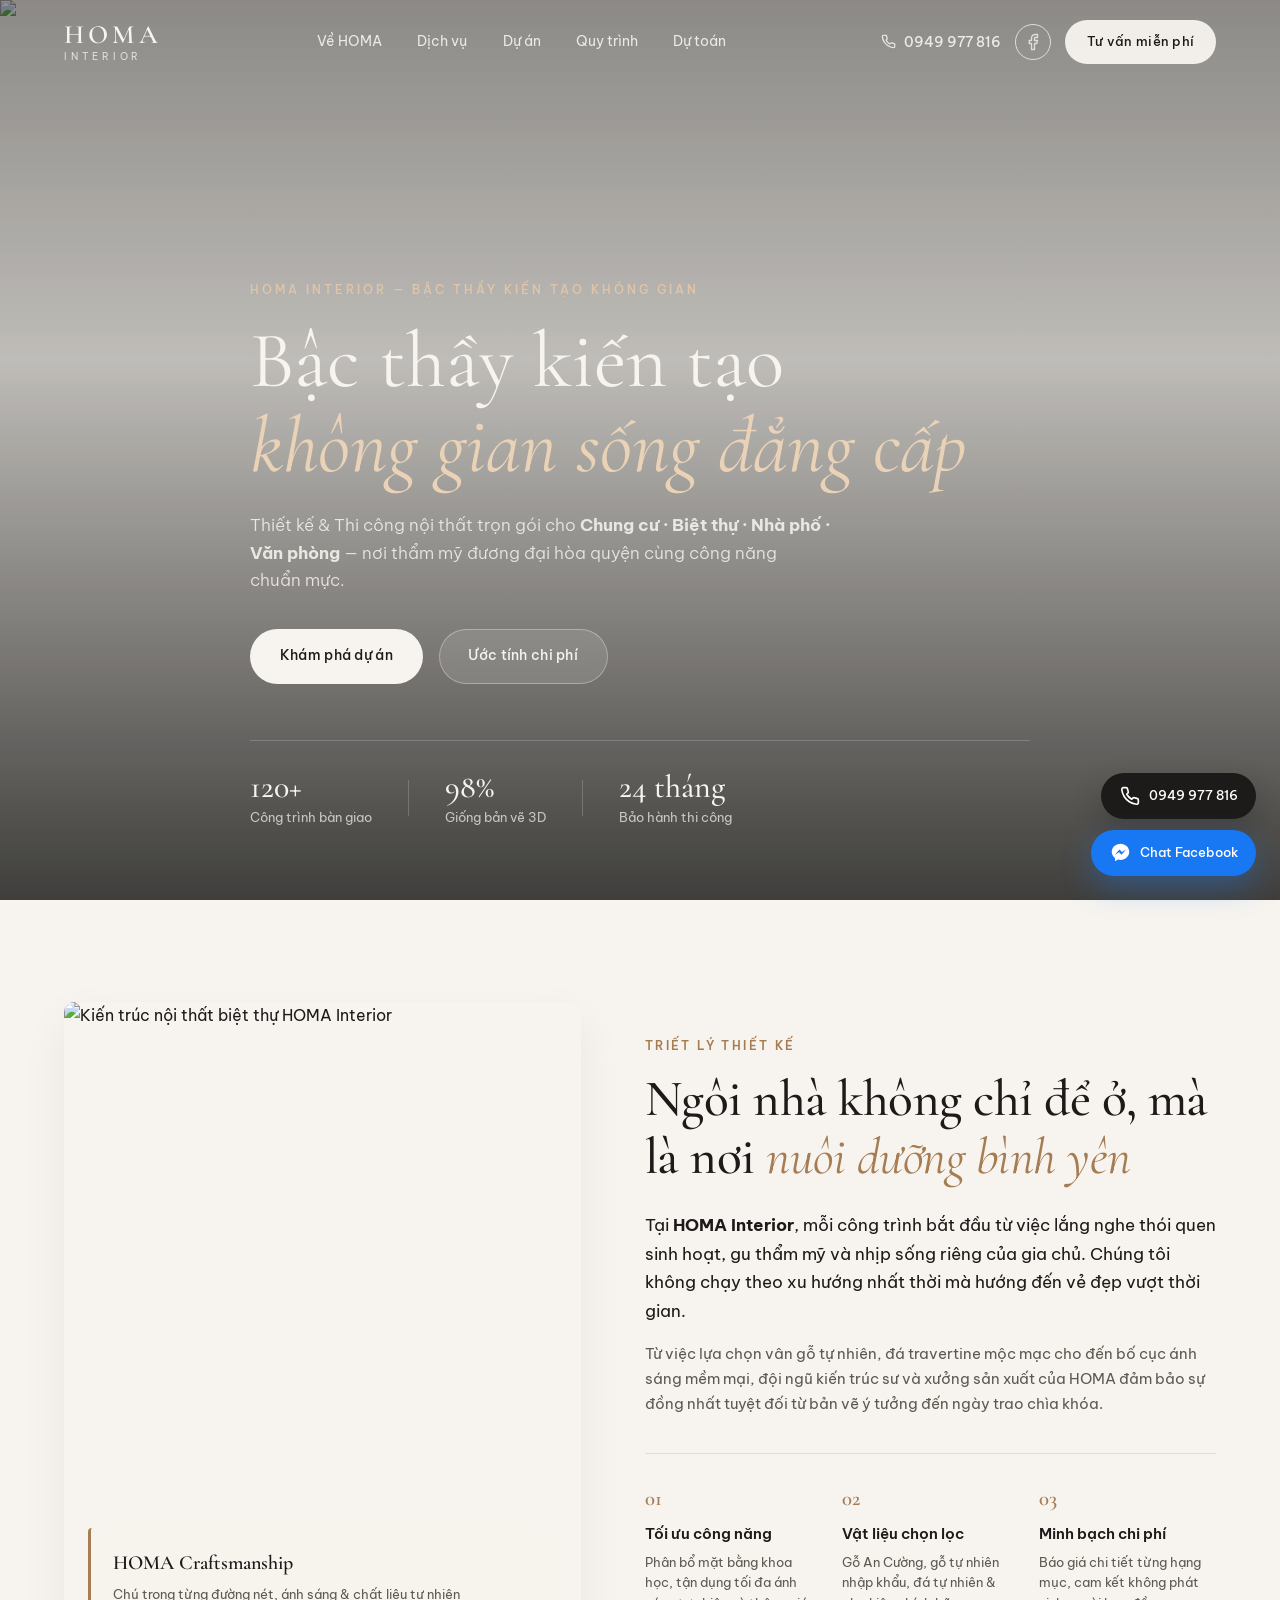
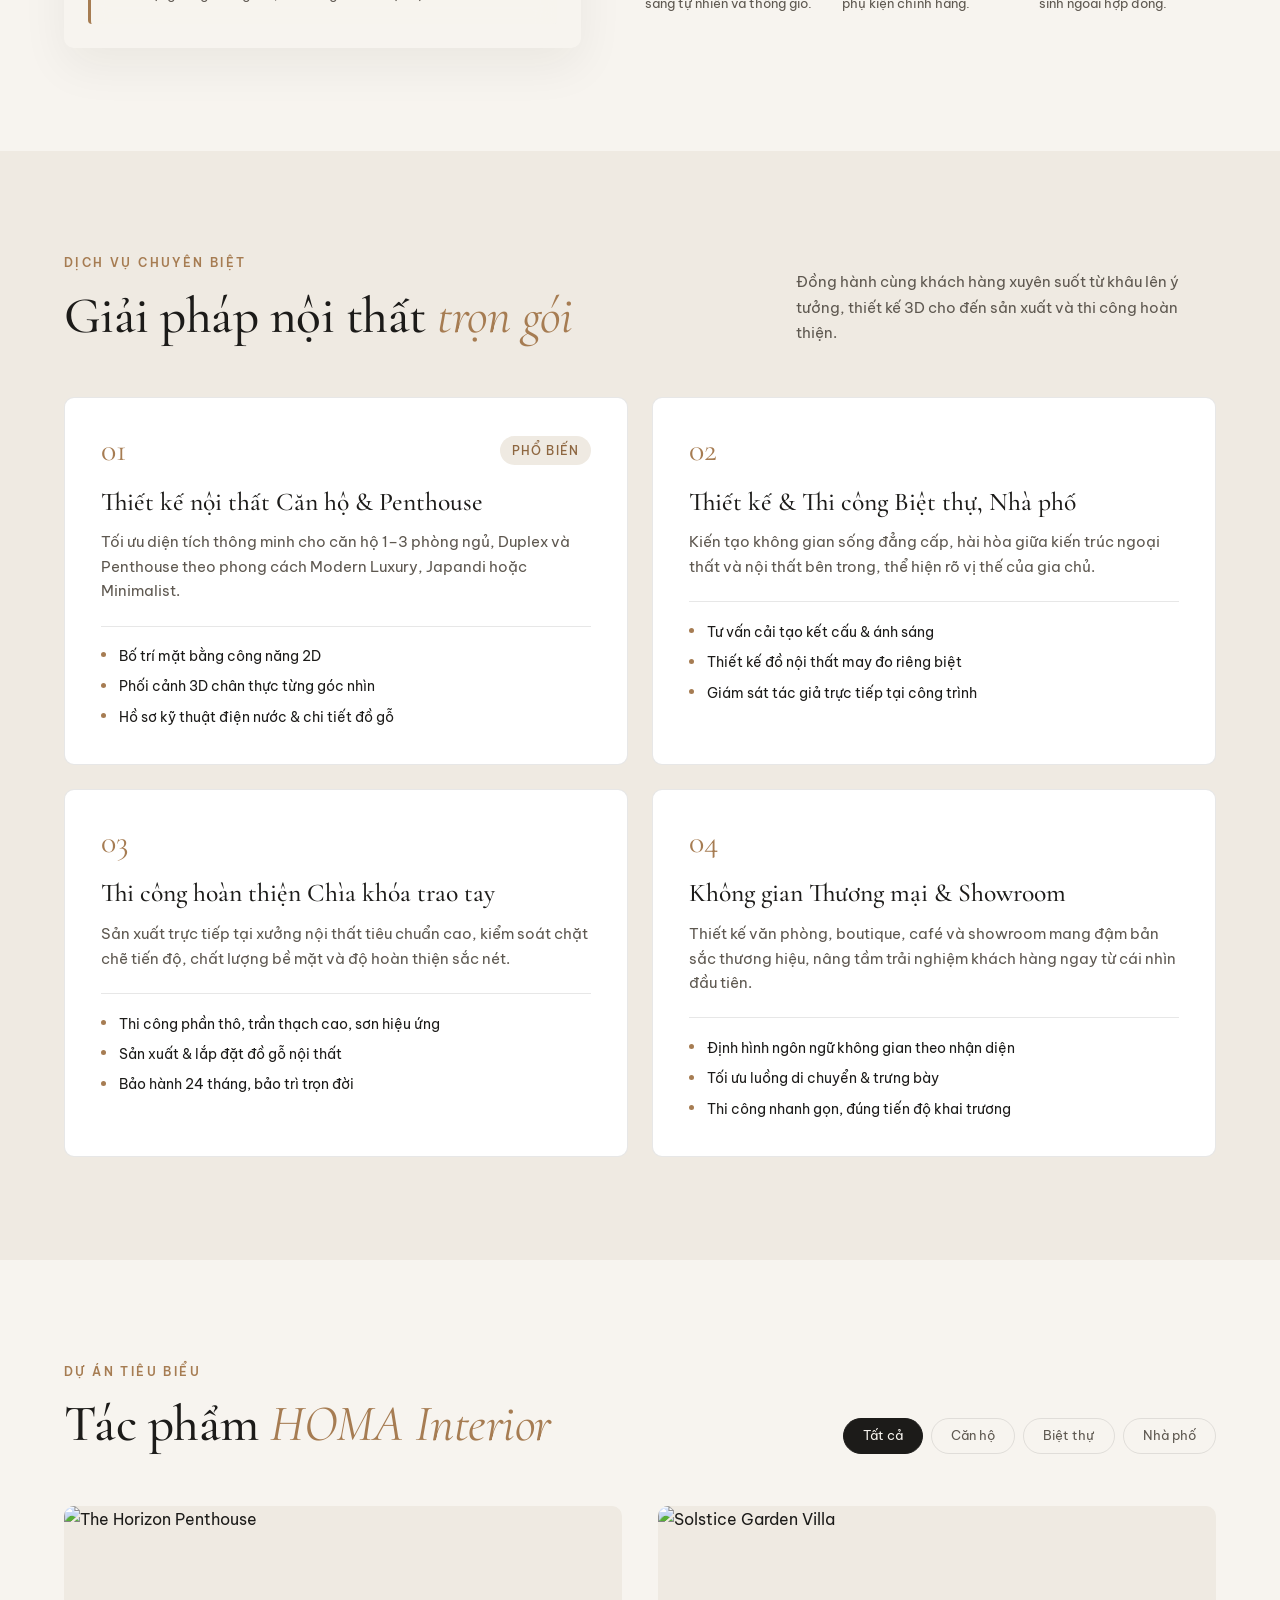
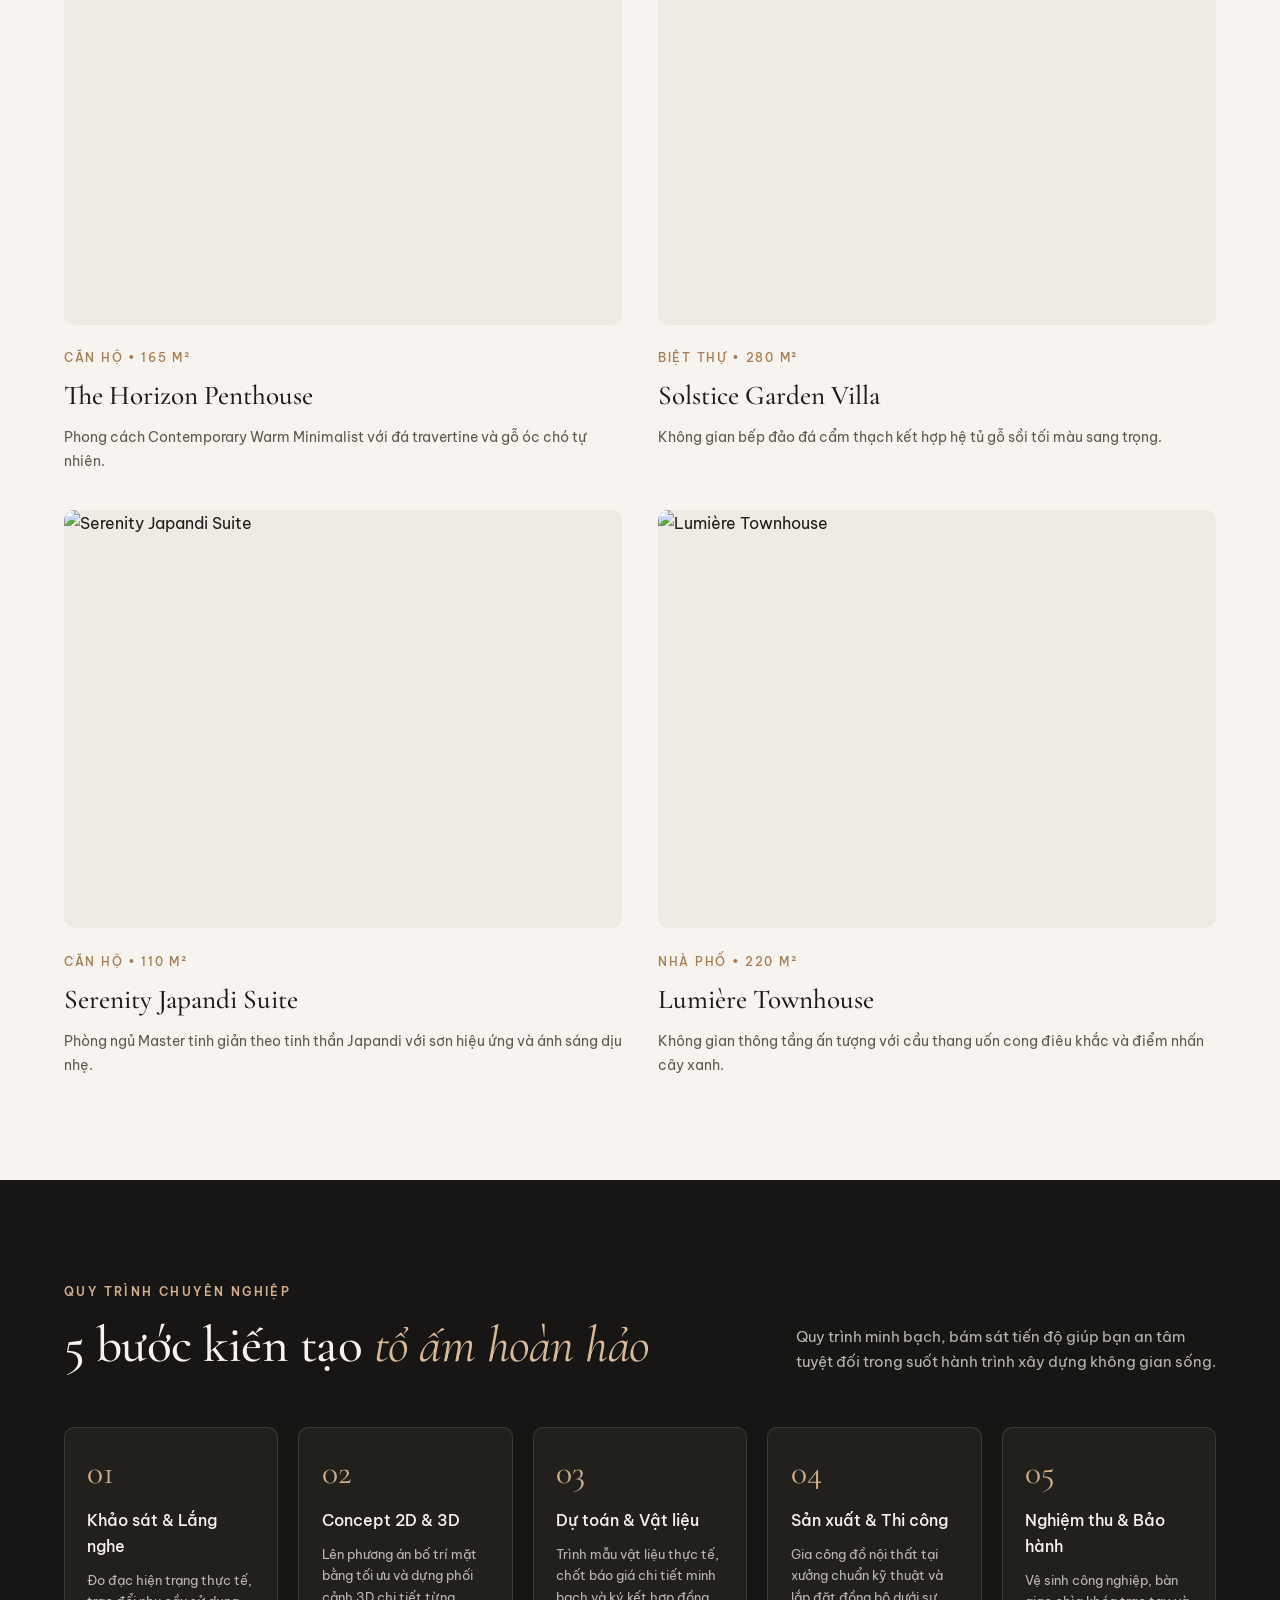
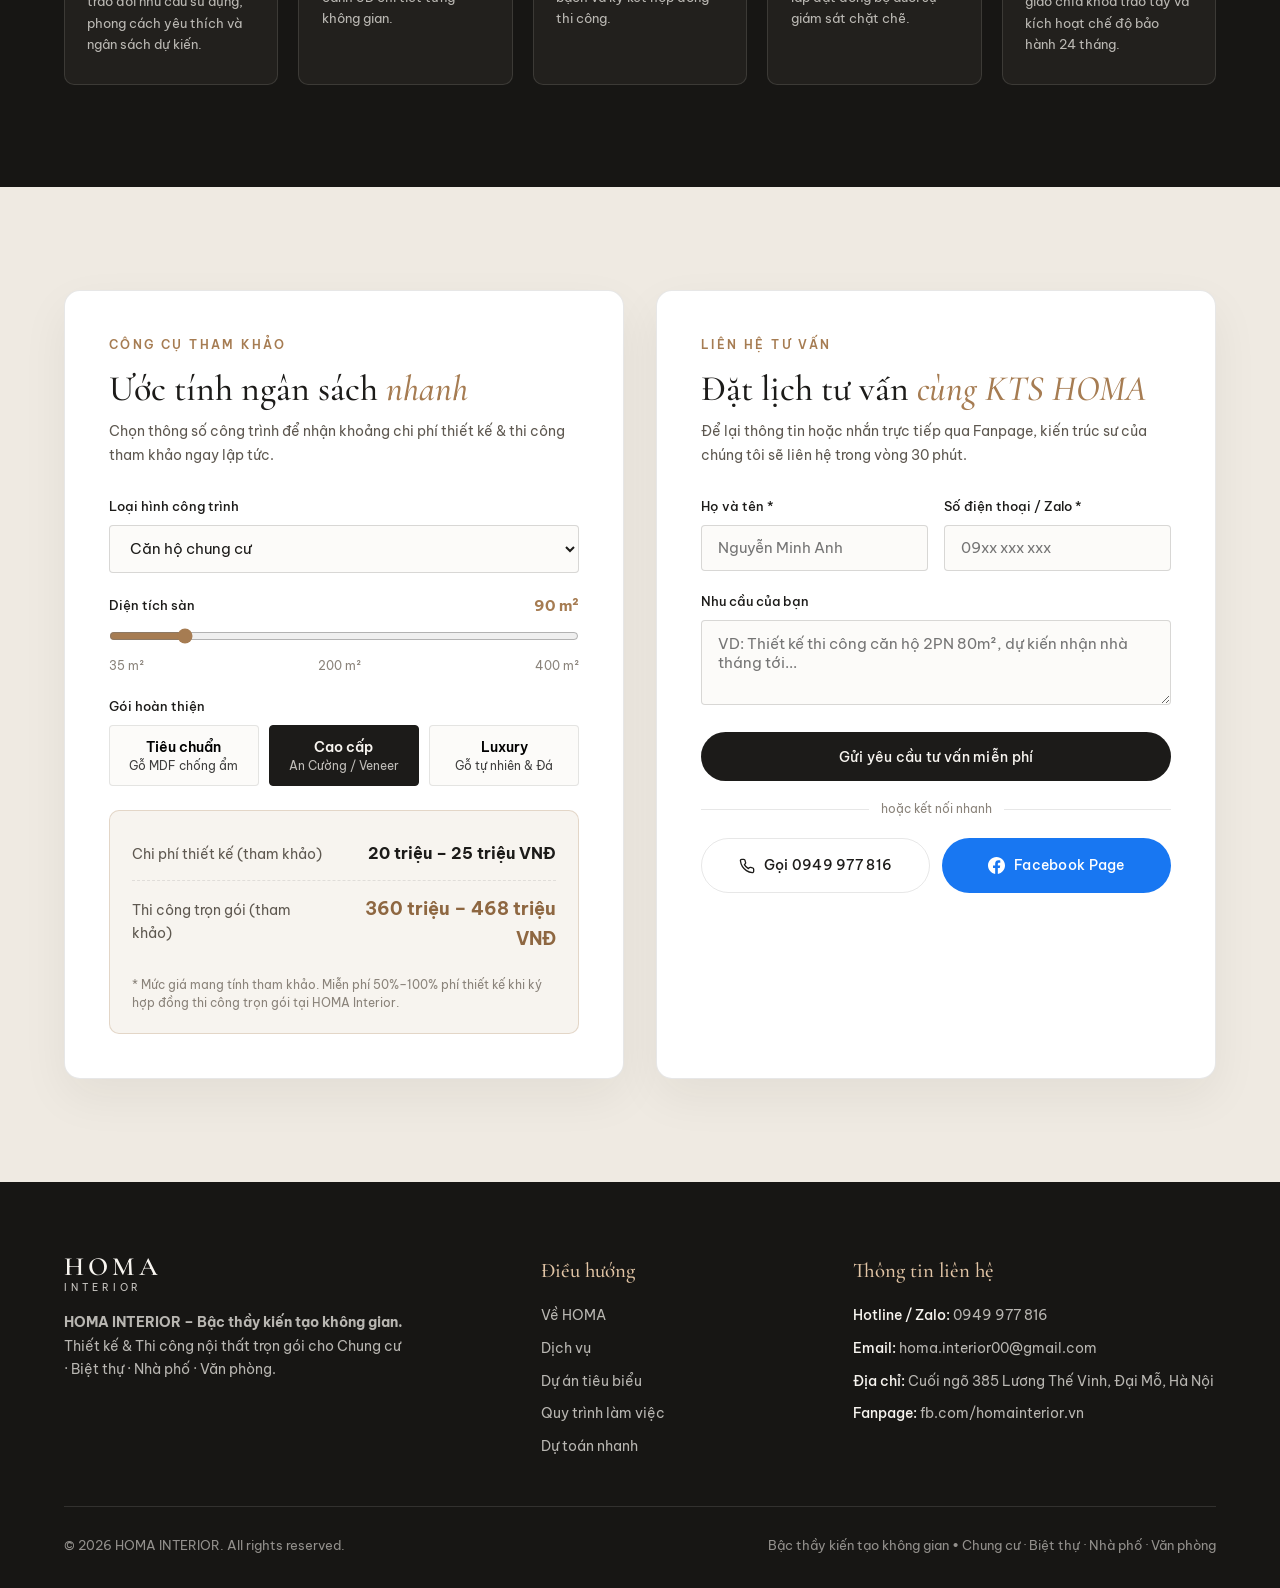
==== index.html @ c9803c83 "Add files via upload" ====
<!DOCTYPE html>
<html lang="vi">
<head>
  <meta charset="UTF-8" />
  <meta name="viewport" content="width=device-width, initial-scale=1.0" />
  <title>HOMA INTERIOR — Bậc thầy kiến tạo không gian</title>
  <meta name="description" content="HOMA INTERIOR – Bậc thầy kiến tạo không gian. Thiết kế &amp; Thi công nội thất trọn gói (Chung cư · Biệt thự · Nhà phố · Văn phòng) tại Hà Nội. Hotline: 0949 977 816." />
  <meta property="og:title" content="HOMA INTERIOR — Bậc thầy kiến tạo không gian" />
  <meta property="og:description" content="Thiết kế &amp; Thi công nội thất trọn gói (Chung cư · Biệt thự · Nhà phố · Văn phòng). Hotline: 0949 977 816." />
  <meta property="og:type" content="website" />
  <link rel="preconnect" href="https://fonts.googleapis.com" />
  <link rel="preconnect" href="https://fonts.gstatic.com" crossorigin />
  <link href="https://fonts.googleapis.com/css2?family=Be+Vietnam+Pro:wght@300;400;500;600&family=Cormorant+Garamond:ital,wght@0,400;0,500;0,600;1,400;1,500&display=swap" rel="stylesheet" />
  <link rel="stylesheet" href="styles.css" />
</head>
<body>
  <!-- Header / Navigation -->
  <header class="site-header" id="siteHeader">
    <div class="container header-inner">
      <a href="#top" class="brand" aria-label="HOMA Interior Trang chủ">
        <span class="brand-mark">HOMA</span>
        <span class="brand-sub">INTERIOR</span>
      </a>

      <nav class="nav-desktop" aria-label="Điều hướng chính">
        <a href="#gioi-thieu">Về HOMA</a>
        <a href="#dich-vu">Dịch vụ</a>
        <a href="#du-an">Dự án</a>
        <a href="#quy-trinh">Quy trình</a>
        <a href="#du-toan">Dự toán</a>
      </nav>

      <div class="header-actions">
        <a href="tel:0949977816" class="header-phone" title="Gọi Hotline HOMA Interior">
          <svg width="15" height="15" viewBox="0 0 24 24" fill="none" stroke="currentColor" stroke-width="2" stroke-linecap="round" stroke-linejoin="round"><path d="M22 16.92v3a2 2 0 0 1-2.18 2 19.79 19.79 0 0 1-8.63-3.07 19.5 19.5 0 0 1-6-6 19.79 19.79 0 0 1-3.07-8.67A2 2 0 0 1 4.11 2h3a2 2 0 0 1 2 1.72 12.84 12.84 0 0 0 .7 2.81 2 2 0 0 1-.45 2.11L8.09 9.91a16 16 0 0 0 6 6l1.27-1.27a2 2 0 0 1 2.11-.45 12.84 12.84 0 0 0 2.81.7A2 2 0 0 1 22 16.92z"/></svg>
          <span>0949 977 816</span>
        </a>
        <a href="https://www.facebook.com/homainterior.vn" target="_blank" rel="noopener noreferrer" class="icon-link" aria-label="Facebook HOMA Interior" title="Fanpage HOMA Interior">
          <svg width="18" height="18" viewBox="0 0 24 24" fill="none" stroke="currentColor" stroke-width="1.8" stroke-linecap="round" stroke-linejoin="round"><path d="M18 2h-3a5 5 0 0 0-5 5v3H7v4h3v8h4v-8h3l1-4h-4V7a1 1 0 0 1 1-1h3z"/></svg>
        </a>
        <a href="#lien-he" class="btn btn-primary btn-sm">Tư vấn miễn phí</a>
        <button class="menu-toggle" id="menuToggle" aria-label="Mở menu" aria-expanded="false">
          <span></span>
          <span></span>
        </button>
      </div>
    </div>
  </header>

  <!-- Mobile Drawer -->
  <div class="mobile-drawer" id="mobileDrawer" aria-hidden="true">
    <div class="mobile-drawer-inner">
      <nav class="mobile-nav">
        <a href="#gioi-thieu" class="mobile-link">Về HOMA</a>
        <a href="#dich-vu" class="mobile-link">Dịch vụ</a>
        <a href="#du-an" class="mobile-link">Dự án tiêu biểu</a>
        <a href="#quy-trinh" class="mobile-link">Quy trình làm việc</a>
        <a href="#du-toan" class="mobile-link">Dự toán nhanh</a>
        <a href="#lien-he" class="mobile-link">Liên hệ tư vấn</a>
      </nav>
      <div class="mobile-footer">
        <a href="tel:0949977816" class="btn btn-light full-width">
          Gọi Hotline: 0949 977 816
        </a>
        <a href="https://www.facebook.com/homainterior.vn" target="_blank" rel="noopener noreferrer" class="btn btn-outline-light full-width">
          Nhắn tin qua Facebook Page
        </a>
      </div>
    </div>
  </div>

  <!-- Hero Section -->
  <main id="top">
    <section class="hero">
      <div class="hero-media">
        <img src="assets/hero-living.jpg" alt="Không gian phòng khách thiết kế bởi HOMA Interior" class="hero-img" />
        <div class="hero-overlay"></div>
      </div>

      <div class="container hero-content">
        <p class="eyebrow reveal">HOMA INTERIOR — BẬC THẦY KIẾN TẠO KHÔNG GIAN</p>
        <h1 class="hero-title reveal">
          Bậc thầy kiến tạo<br />
          <em>không gian sống đẳng cấp</em>
        </h1>
        <p class="hero-subtitle reveal">
          Thiết kế &amp; Thi công nội thất trọn gói cho <strong>Chung cư · Biệt thự · Nhà phố · Văn phòng</strong> — nơi thẩm mỹ đương đại hòa quyện cùng công năng chuẩn mực.
        </p>
        <div class="hero-cta reveal">
          <a href="#du-an" class="btn btn-light">Khám phá dự án</a>
          <a href="#du-toan" class="btn btn-ghost">Ước tính chi phí</a>
        </div>

        <div class="hero-metrics reveal">
          <div class="metric-item">
            <span class="metric-value">120+</span>
            <span class="metric-label">Công trình bàn giao</span>
          </div>
          <div class="metric-divider"></div>
          <div class="metric-item">
            <span class="metric-value">98%</span>
            <span class="metric-label">Giống bản vẽ 3D</span>
          </div>
          <div class="metric-divider"></div>
          <div class="metric-item">
            <span class="metric-value">24 tháng</span>
            <span class="metric-label">Bảo hành thi công</span>
          </div>
        </div>
      </div>
    </section>

    <!-- Philosophy / About Section -->
    <section class="section about-section" id="gioi-thieu">
      <div class="container about-grid">
        <div class="about-image-wrap reveal">
          <img src="assets/project-villa.jpg" alt="Kiến trúc nội thất biệt thự HOMA Interior" class="about-img" loading="lazy" />
          <div class="about-badge">
            <span class="badge-title">HOMA Craftsmanship</span>
            <span class="badge-desc">Chú trọng từng đường nét, ánh sáng &amp; chất liệu tự nhiên</span>
          </div>
        </div>

        <div class="about-content reveal">
          <p class="section-kicker">TRIẾT LÝ THIẾT KẾ</p>
          <h2 class="section-title">
            Ngôi nhà không chỉ để ở, mà là nơi <em>nuôi dưỡng bình yên</em>
          </h2>
          <p class="section-lead">
            Tại <strong>HOMA Interior</strong>, mỗi công trình bắt đầu từ việc lắng nghe thói quen sinh hoạt, gu thẩm mỹ và nhịp sống riêng của gia chủ. Chúng tôi không chạy theo xu hướng nhất thời mà hướng đến vẻ đẹp vượt thời gian.
          </p>
          <p class="section-text">
            Từ việc lựa chọn vân gỗ tự nhiên, đá travertine mộc mạc cho đến bố cục ánh sáng mềm mại, đội ngũ kiến trúc sư và xưởng sản xuất của HOMA đảm bảo sự đồng nhất tuyệt đối từ bản vẽ ý tưởng đến ngày trao chìa khóa.
          </p>

          <div class="pillars-grid">
            <div class="pillar">
              <span class="pillar-num">01</span>
              <h3>Tối ưu công năng</h3>
              <p>Phân bổ mặt bằng khoa học, tận dụng tối đa ánh sáng tự nhiên và thông gió.</p>
            </div>
            <div class="pillar">
              <span class="pillar-num">02</span>
              <h3>Vật liệu chọn lọc</h3>
              <p>Gỗ An Cường, gỗ tự nhiên nhập khẩu, đá tự nhiên &amp; phụ kiện chính hãng.</p>
            </div>
            <div class="pillar">
              <span class="pillar-num">03</span>
              <h3>Minh bạch chi phí</h3>
              <p>Báo giá chi tiết từng hạng mục, cam kết không phát sinh ngoài hợp đồng.</p>
            </div>
          </div>
        </div>
      </div>
    </section>

    <!-- Services Section -->
    <section class="section services-section" id="dich-vu">
      <div class="container">
        <div class="section-header reveal">
          <div>
            <p class="section-kicker">DỊCH VỤ CHUYÊN BIỆT</p>
            <h2 class="section-title">Giải pháp nội thất <em>trọn gói</em></h2>
          </div>
          <p class="section-desc">
            Đồng hành cùng khách hàng xuyên suốt từ khâu lên ý tưởng, thiết kế 3D cho đến sản xuất và thi công hoàn thiện.
          </p>
        </div>

        <div class="services-grid">
          <article class="service-card reveal">
            <div class="service-top">
              <span class="service-index">01</span>
              <span class="service-tag">Phổ biến</span>
            </div>
            <h3>Thiết kế nội thất Căn hộ &amp; Penthouse</h3>
            <p>Tối ưu diện tích thông minh cho căn hộ 1–3 phòng ngủ, Duplex và Penthouse theo phong cách Modern Luxury, Japandi hoặc Minimalist.</p>
            <ul class="service-list">
              <li>Bố trí mặt bằng công năng 2D</li>
              <li>Phối cảnh 3D chân thực từng góc nhìn</li>
              <li>Hồ sơ kỹ thuật điện nước &amp; chi tiết đồ gỗ</li>
            </ul>
          </article>

          <article class="service-card reveal">
            <div class="service-top">
              <span class="service-index">02</span>
            </div>
            <h3>Thiết kế &amp; Thi công Biệt thự, Nhà phố</h3>
            <p>Kiến tạo không gian sống đẳng cấp, hài hòa giữa kiến trúc ngoại thất và nội thất bên trong, thể hiện rõ vị thế của gia chủ.</p>
            <ul class="service-list">
              <li>Tư vấn cải tạo kết cấu &amp; ánh sáng</li>
              <li>Thiết kế đồ nội thất may đo riêng biệt</li>
              <li>Giám sát tác giả trực tiếp tại công trình</li>
            </ul>
          </article>

          <article class="service-card reveal">
            <div class="service-top">
              <span class="service-index">03</span>
            </div>
            <h3>Thi công hoàn thiện Chìa khóa trao tay</h3>
            <p>Sản xuất trực tiếp tại xưởng nội thất tiêu chuẩn cao, kiểm soát chặt chẽ tiến độ, chất lượng bề mặt và độ hoàn thiện sắc nét.</p>
            <ul class="service-list">
              <li>Thi công phần thô, trần thạch cao, sơn hiệu ứng</li>
              <li>Sản xuất &amp; lắp đặt đồ gỗ nội thất</li>
              <li>Bảo hành 24 tháng, bảo trì trọn đời</li>
            </ul>
          </article>

          <article class="service-card reveal">
            <div class="service-top">
              <span class="service-index">04</span>
            </div>
            <h3>Không gian Thương mại &amp; Showroom</h3>
            <p>Thiết kế văn phòng, boutique, café và showroom mang đậm bản sắc thương hiệu, nâng tầm trải nghiệm khách hàng ngay từ cái nhìn đầu tiên.</p>
            <ul class="service-list">
              <li>Định hình ngôn ngữ không gian theo nhận diện</li>
              <li>Tối ưu luồng di chuyển &amp; trưng bày</li>
              <li>Thi công nhanh gọn, đúng tiến độ khai trương</li>
            </ul>
          </article>
        </div>
      </div>
    </section>

    <!-- Featured Projects Section -->
    <section class="section projects-section" id="du-an">
      <div class="container">
        <div class="section-header reveal">
          <div>
            <p class="section-kicker">DỰ ÁN TIÊU BIỂU</p>
            <h2 class="section-title">Tác phẩm <em>HOMA Interior</em></h2>
          </div>

          <div class="filter-tabs" role="tablist" aria-label="Lọc dự án theo loại hình">
            <button class="filter-btn active" data-filter="all" role="tab" aria-selected="true">Tất cả</button>
            <button class="filter-btn" data-filter="apartment" role="tab" aria-selected="false">Căn hộ</button>
            <button class="filter-btn" data-filter="villa" role="tab" aria-selected="false">Biệt thự</button>
            <button class="filter-btn" data-filter="townhouse" role="tab" aria-selected="false">Nhà phố</button>
          </div>
        </div>

        <div class="projects-grid" id="projectsGrid">
          <!-- Project 1 -->
          <article class="project-card reveal" data-category="apartment" data-project-id="0">
            <div class="project-thumb">
              <img src="assets/hero-living.jpg" alt="The Horizon Penthouse" loading="lazy" />
              <div class="project-hover">
                <span class="view-pill">Xem chi tiết</span>
              </div>
            </div>
            <div class="project-meta">
              <span class="project-type">Căn hộ • 165 m²</span>
              <h3>The Horizon Penthouse</h3>
              <p>Phong cách Contemporary Warm Minimalist với đá travertine và gỗ óc chó tự nhiên.</p>
            </div>
          </article>

          <!-- Project 2 -->
          <article class="project-card reveal" data-category="villa" data-project-id="1">
            <div class="project-thumb">
              <img src="assets/project-kitchen.jpg" alt="Solstice Garden Villa" loading="lazy" />
              <div class="project-hover">
                <span class="view-pill">Xem chi tiết</span>
              </div>
            </div>
            <div class="project-meta">
              <span class="project-type">Biệt thự • 280 m²</span>
              <h3>Solstice Garden Villa</h3>
              <p>Không gian bếp đảo đá cẩm thạch kết hợp hệ tủ gỗ sồi tối màu sang trọng.</p>
            </div>
          </article>

          <!-- Project 3 -->
          <article class="project-card reveal" data-category="apartment" data-project-id="2">
            <div class="project-thumb">
              <img src="assets/project-bedroom.jpg" alt="Serenity Japandi Suite" loading="lazy" />
              <div class="project-hover">
                <span class="view-pill">Xem chi tiết</span>
              </div>
            </div>
            <div class="project-meta">
              <span class="project-type">Căn hộ • 110 m²</span>
              <h3>Serenity Japandi Suite</h3>
              <p>Phòng ngủ Master tinh giản theo tinh thần Japandi với sơn hiệu ứng và ánh sáng dịu nhẹ.</p>
            </div>
          </article>

          <!-- Project 4 -->
          <article class="project-card reveal" data-category="townhouse" data-project-id="3">
            <div class="project-thumb">
              <img src="assets/project-villa.jpg" alt="Lumière Townhouse" loading="lazy" />
              <div class="project-hover">
                <span class="view-pill">Xem chi tiết</span>
              </div>
            </div>
            <div class="project-meta">
              <span class="project-type">Nhà phố • 220 m²</span>
              <h3>Lumière Townhouse</h3>
              <p>Không gian thông tầng ấn tượng với cầu thang uốn cong điêu khắc và điểm nhấn cây xanh.</p>
            </div>
          </article>
        </div>
      </div>
    </section>

    <!-- Process Section (Dark Architectural Band) -->
    <section class="section process-section" id="quy-trinh">
      <div class="container">
        <div class="section-header reveal">
          <div>
            <p class="section-kicker kicker-light">QUY TRÌNH CHUYÊN NGHIỆP</p>
            <h2 class="section-title title-light">5 bước kiến tạo <em>tổ ấm hoàn hảo</em></h2>
          </div>
          <p class="section-desc desc-light">
            Quy trình minh bạch, bám sát tiến độ giúp bạn an tâm tuyệt đối trong suốt hành trình xây dựng không gian sống.
          </p>
        </div>

        <div class="process-grid">
          <div class="process-step reveal">
            <span class="step-num">01</span>
            <h3>Khảo sát &amp; Lắng nghe</h3>
            <p>Đo đạc hiện trạng thực tế, trao đổi nhu cầu sử dụng, phong cách yêu thích và ngân sách dự kiến.</p>
          </div>
          <div class="process-step reveal">
            <span class="step-num">02</span>
            <h3>Concept 2D &amp; 3D</h3>
            <p>Lên phương án bố trí mặt bằng tối ưu và dựng phối cảnh 3D chi tiết từng không gian.</p>
          </div>
          <div class="process-step reveal">
            <span class="step-num">03</span>
            <h3>Dự toán &amp; Vật liệu</h3>
            <p>Trình mẫu vật liệu thực tế, chốt báo giá chi tiết minh bạch và ký kết hợp đồng thi công.</p>
          </div>
          <div class="process-step reveal">
            <span class="step-num">04</span>
            <h3>Sản xuất &amp; Thi công</h3>
            <p>Gia công đồ nội thất tại xưởng chuẩn kỹ thuật và lắp đặt đồng bộ dưới sự giám sát chặt chẽ.</p>
          </div>
          <div class="process-step reveal">
            <span class="step-num">05</span>
            <h3>Nghiệm thu &amp; Bảo hành</h3>
            <p>Vệ sinh công nghiệp, bàn giao chìa khóa trao tay và kích hoạt chế độ bảo hành 24 tháng.</p>
          </div>
        </div>
      </div>
    </section>

    <!-- Interactive Cost Estimator & Contact Section -->
    <section class="section contact-section" id="du-toan">
      <div class="container contact-grid">
        <!-- Left: Quick Estimator -->
        <div class="estimator-card reveal">
          <p class="section-kicker">CÔNG CỤ THAM KHẢO</p>
          <h2 class="card-title">Ước tính ngân sách <em>nhanh</em></h2>
          <p class="card-subtitle">Chọn thông số công trình để nhận khoảng chi phí thiết kế &amp; thi công tham khảo ngay lập tức.</p>

          <div class="form-group">
            <label for="estType">Loại hình công trình</label>
            <select id="estType">
              <option value="apartment">Căn hộ chung cư</option>
              <option value="townhouse">Nhà phố</option>
              <option value="villa">Biệt thự / Penthouse</option>
              <option value="commercial">Showroom / Văn phòng / Café</option>
            </select>
          </div>

          <div class="form-group">
            <div class="range-header">
              <label for="estArea">Diện tích sàn</label>
              <strong id="estAreaLabel">90 m²</strong>
            </div>
            <input type="range" id="estArea" min="35" max="400" step="5" value="90" />
            <div class="range-ticks">
              <span>35 m²</span>
              <span>200 m²</span>
              <span>400 m²</span>
            </div>
          </div>

          <div class="form-group">
            <label>Gói hoàn thiện</label>
            <div class="package-options" role="radiogroup" aria-label="Gói hoàn thiện">
              <button type="button" class="pkg-btn" data-pkg="standard">
                <span class="pkg-name">Tiêu chuẩn</span>
                <span class="pkg-note">Gỗ MDF chống ẩm</span>
              </button>
              <button type="button" class="pkg-btn active" data-pkg="premium">
                <span class="pkg-name">Cao cấp</span>
                <span class="pkg-note">An Cường / Veneer</span>
              </button>
              <button type="button" class="pkg-btn" data-pkg="luxury">
                <span class="pkg-name">Luxury</span>
                <span class="pkg-note">Gỗ tự nhiên &amp; Đá</span>
              </button>
            </div>
          </div>

          <div class="estimate-result">
            <div class="est-row">
              <span>Chi phí thiết kế (tham khảo)</span>
              <strong id="designCost">22 – 27 triệu VNĐ</strong>
            </div>
            <div class="est-row est-highlight">
              <span>Thi công trọn gói (tham khảo)</span>
              <strong id="buildCost">360 – 450 triệu VNĐ</strong>
            </div>
            <p class="est-disclaimer">* Mức giá mang tính tham khảo. Miễn phí 50%–100% phí thiết kế khi ký hợp đồng thi công trọn gói tại HOMA Interior.</p>
          </div>
        </div>

        <!-- Right: Consultation Form -->
        <div class="consult-card reveal" id="lien-he">
          <p class="section-kicker">LIÊN HỆ TƯ VẤN</p>
          <h2 class="card-title">Đặt lịch tư vấn <em>cùng KTS HOMA</em></h2>
          <p class="card-subtitle">Để lại thông tin hoặc nhắn trực tiếp qua Fanpage, kiến trúc sư của chúng tôi sẽ liên hệ trong vòng 30 phút.</p>

          <form id="consultForm" class="consult-form" novalidate>
            <div class="form-row">
              <div class="form-group">
                <label for="clientName">Họ và tên *</label>
                <input type="text" id="clientName" name="name" placeholder="Nguyễn Minh Anh" required />
              </div>
              <div class="form-group">
                <label for="clientPhone">Số điện thoại / Zalo *</label>
                <input type="tel" id="clientPhone" name="phone" placeholder="09xx xxx xxx" required />
              </div>
            </div>

            <div class="form-group">
              <label for="clientNote">Nhu cầu của bạn</label>
              <textarea id="clientNote" name="note" rows="3" placeholder="VD: Thiết kế thi công căn hộ 2PN 80m², dự kiến nhận nhà tháng tới..."></textarea>
            </div>

            <button type="submit" class="btn btn-primary full-width">Gửi yêu cầu tư vấn miễn phí</button>

            <div class="form-divider"><span>hoặc kết nối nhanh</span></div>

            <div class="quick-connect-row">
              <a href="tel:0949977816" class="btn btn-outline full-width">
                <svg width="16" height="16" viewBox="0 0 24 24" fill="none" stroke="currentColor" stroke-width="2" stroke-linecap="round" stroke-linejoin="round"><path d="M22 16.92v3a2 2 0 0 1-2.18 2 19.79 19.79 0 0 1-8.63-3.07 19.5 19.5 0 0 1-6-6 19.79 19.79 0 0 1-3.07-8.67A2 2 0 0 1 4.11 2h3a2 2 0 0 1 2 1.72 12.84 12.84 0 0 0 .7 2.81 2 2 0 0 1-.45 2.11L8.09 9.91a16 16 0 0 0 6 6l1.27-1.27a2 2 0 0 1 2.11-.45 12.84 12.84 0 0 0 2.81.7A2 2 0 0 1 22 16.92z"/></svg>
                Gọi 0949 977 816
              </a>
              <a href="https://www.facebook.com/homainterior.vn" target="_blank" rel="noopener noreferrer" class="btn btn-facebook full-width">
                <svg width="17" height="17" viewBox="0 0 24 24" fill="currentColor"><path d="M24 12.073c0-6.627-5.373-12-12-12s-12 5.373-12 12c0 5.99 4.388 10.954 10.125 11.854v-8.385H7.078v-3.47h3.047V9.43c0-3.007 1.792-4.669 4.533-4.669 1.312 0 2.686.235 2.686.235v2.953H15.83c-1.491 0-1.956.925-1.956 1.874v2.25h3.328l-.532 3.47h-2.796v8.385C19.612 23.027 24 18.062 24 12.073z"/></svg>
                Facebook Page
              </a>
            </div>

            <div class="form-status" id="formStatus" role="status" aria-live="polite"></div>
          </form>
        </div>
      </div>
    </section>
  </main>

  <!-- Footer -->
  <footer class="site-footer">
    <div class="container footer-grid">
      <div class="footer-brand">
        <a href="#top" class="brand brand-light">
          <span class="brand-mark">HOMA</span>
          <span class="brand-sub">INTERIOR</span>
        </a>
        <p class="footer-about">
          <strong>HOMA INTERIOR – Bậc thầy kiến tạo không gian.</strong><br />
          Thiết kế &amp; Thi công nội thất trọn gói cho Chung cư · Biệt thự · Nhà phố · Văn phòng.
        </p>
      </div>

      <div class="footer-col">
        <h4>Điều hướng</h4>
        <ul>
          <li><a href="#gioi-thieu">Về HOMA</a></li>
          <li><a href="#dich-vu">Dịch vụ</a></li>
          <li><a href="#du-an">Dự án tiêu biểu</a></li>
          <li><a href="#quy-trinh">Quy trình làm việc</a></li>
          <li><a href="#du-toan">Dự toán nhanh</a></li>
        </ul>
      </div>

      <div class="footer-col">
        <h4>Thông tin liên hệ</h4>
        <ul class="contact-list">
          <li><strong>Hotline / Zalo:</strong> <a href="tel:0949977816">0949 977 816</a></li>
          <li><strong>Email:</strong> <a href="mailto:homa.interior00@gmail.com">homa.interior00@gmail.com</a></li>
          <li><strong>Địa chỉ:</strong> <a href="https://maps.google.com/?q=Cu%E1%BB%91i+ng%C3%B5+385+L%C6%B0%C6%A1ng+Th%E1%BA%BF+Vinh,+%C4%90%E1%BA%A1i+M%E1%BB%97,+H%C3%A0+N%E1%BB%99i" target="_blank" rel="noopener noreferrer">Cuối ngõ 385 Lương Thế Vinh, Đại Mỗ, Hà Nội</a></li>
          <li><strong>Fanpage:</strong> <a href="https://www.facebook.com/homainterior.vn" target="_blank" rel="noopener noreferrer">fb.com/homainterior.vn</a></li>
        </ul>
      </div>
    </div>

    <div class="container footer-bottom">
      <p>&copy; 2026 HOMA INTERIOR. All rights reserved.</p>
      <p>Bậc thầy kiến tạo không gian • Chung cư · Biệt thự · Nhà phố · Văn phòng</p>
    </div>
  </footer>

  <!-- Project Detail Modal -->
  <div class="modal" id="projectModal" aria-hidden="true" role="dialog" aria-modal="true" aria-labelledby="modalTitle">
    <div class="modal-backdrop" id="modalBackdrop"></div>
    <div class="modal-dialog">
      <button class="modal-close" id="modalClose" aria-label="Đóng chi tiết dự án">&times;</button>
      <div class="modal-media">
        <img id="modalImage" src="" alt="" />
      </div>
      <div class="modal-body">
        <span class="section-kicker" id="modalCategory"></span>
        <h3 id="modalTitle"></h3>
        <p id="modalDesc"></p>
        <div class="modal-specs" id="modalSpecs"></div>
        <div class="modal-actions">
          <a href="#lien-he" class="btn btn-primary" id="modalConsultBtn">Tư vấn mẫu thiết kế tương tự</a>
          <a href="https://www.facebook.com/homainterior.vn" target="_blank" rel="noopener noreferrer" class="btn btn-outline">Xem thêm trên Facebook</a>
        </div>
      </div>
    </div>
  </div>

  <!-- Floating Quick Contact Buttons -->
  <div class="floating-actions">
    <a href="tel:0949977816" class="floating-btn floating-call" aria-label="Gọi Hotline 0949 977 816">
      <svg width="20" height="20" viewBox="0 0 24 24" fill="none" stroke="currentColor" stroke-width="2" stroke-linecap="round" stroke-linejoin="round"><path d="M22 16.92v3a2 2 0 0 1-2.18 2 19.79 19.79 0 0 1-8.63-3.07 19.5 19.5 0 0 1-6-6 19.79 19.79 0 0 1-3.07-8.67A2 2 0 0 1 4.11 2h3a2 2 0 0 1 2 1.72 12.84 12.84 0 0 0 .7 2.81 2 2 0 0 1-.45 2.11L8.09 9.91a16 16 0 0 0 6 6l1.27-1.27a2 2 0 0 1 2.11-.45 12.84 12.84 0 0 0 2.81.7A2 2 0 0 1 22 16.92z"/></svg>
      <span>0949 977 816</span>
    </a>
    <a href="https://www.facebook.com/homainterior.vn" target="_blank" rel="noopener noreferrer" class="floating-btn floating-fb" aria-label="Nhắn tin Facebook HOMA Interior">
      <svg width="21" height="21" viewBox="0 0 24 24" fill="currentColor"><path d="M12 2C6.477 2 2 6.145 2 11.259c0 2.915 1.454 5.515 3.727 7.213V22l3.405-1.869c.908.251 1.872.387 2.868.387 5.523 0 10-4.145 10-9.259C22 6.145 17.523 2 12 2zm1.007 12.467l-2.547-2.716-4.969 2.716 5.466-5.802 2.61 2.716 4.906-2.716-5.466 5.802z"/></svg>
      <span>Chat Facebook</span>
    </a>
  </div>

  <script src="script.js"></script>
</body>
</html>
---- styles.css ----
/* ==========================================================================
   HOMA INTERIOR — Warm Architectural Luxury Design System
   ========================================================================== */

:root {
  --bg-primary: #F7F4EF;
  --bg-secondary: #EFEAE2;
  --bg-card: #FFFFFF;
  --bg-dark: #171614;
  --bg-dark-elevated: #22201D;

  --text-primary: #1C1B19;
  --text-secondary: #5E5850;
  --text-muted: #8A837A;
  --text-light: #F7F4EF;
  --text-light-muted: rgba(247, 244, 239, 0.72);

  --accent: #A67C52;
  --accent-hover: #8E6741;
  --border-subtle: rgba(28, 27, 25, 0.1);
  --border-dark: rgba(247, 244, 239, 0.12);

  --font-display: 'Cormorant Garamond', Georgia, serif;
  --font-body: 'Be Vietnam Pro', -apple-system, BlinkMacSystemFont, sans-serif;

  --radius-sm: 4px;
  --radius-md: 10px;
  --radius-lg: 16px;
  --shadow-soft: 0 18px 48px rgba(28, 27, 25, 0.06);
  --shadow-hover: 0 24px 60px rgba(28, 27, 25, 0.11);
  --transition: 0.35s cubic-bezier(0.22, 1, 0.36, 1);
}

*, *::before, *::after {
  box-sizing: border-box;
  margin: 0;
  padding: 0;
}

html {
  scroll-behavior: smooth;
  font-size: 16px;
}

body {
  font-family: var(--font-body);
  background-color: var(--bg-primary);
  color: var(--text-primary);
  line-height: 1.65;
  -webkit-font-smoothing: antialiased;
  overflow-x: hidden;
}

img {
  display: block;
  max-width: 100%;
  height: auto;
}

a {
  color: inherit;
  text-decoration: none;
}

button, input, select, textarea {
  font-family: inherit;
  font-size: inherit;
}

.container {
  width: min(1240px, 90vw);
  margin-inline: auto;
}

.section {
  padding: clamp(4.5rem, 8vw, 7.5rem) 0;
}

/* Typography Helpers */
.section-kicker {
  font-size: 0.75rem;
  font-weight: 600;
  letter-spacing: 0.2em;
  text-transform: uppercase;
  color: var(--accent);
  margin-bottom: 0.85rem;
}

.kicker-light {
  color: #D2B08C;
}

.section-title {
  font-family: var(--font-display);
  font-size: clamp(2.15rem, 4vw, 3.4rem);
  font-weight: 500;
  line-height: 1.15;
  letter-spacing: -0.01em;
  color: var(--text-primary);
}

.section-title em {
  font-style: italic;
  color: var(--accent);
  font-weight: 400;
}

.title-light {
  color: var(--text-light);
}

.title-light em {
  color: #D9BA98;
}

.section-header {
  display: flex;
  justify-content: space-between;
  align-items: flex-end;
  gap: 2rem;
  margin-bottom: 3.25rem;
  flex-wrap: wrap;
}

.section-desc {
  max-width: 420px;
  color: var(--text-secondary);
  font-size: 0.96rem;
}

.desc-light {
  color: var(--text-light-muted);
}

/* Buttons */
.btn {
  display: inline-flex;
  align-items: center;
  justify-content: center;
  gap: 0.55rem;
  padding: 0.9rem 1.8rem;
  border-radius: 999px;
  font-size: 0.9rem;
  font-weight: 500;
  letter-spacing: 0.02em;
  border: 1px solid transparent;
  cursor: pointer;
  transition: all var(--transition);
}

.btn-sm {
  padding: 0.62rem 1.3rem;
  font-size: 0.84rem;
}

.btn-primary {
  background: var(--text-primary);
  color: var(--text-light);
}

.btn-primary:hover {
  background: var(--accent);
  transform: translateY(-2px);
}

.btn-light {
  background: var(--text-light);
  color: var(--text-primary);
}

.btn-light:hover {
  background: #FFFFFF;
  transform: translateY(-2px);
}

.btn-ghost {
  background: rgba(247, 244, 239, 0.12);
  color: var(--text-light);
  border-color: rgba(247, 244, 239, 0.35);
  backdrop-filter: blur(8px);
}

.btn-ghost:hover {
  background: rgba(247, 244, 239, 0.22);
  border-color: var(--text-light);
  transform: translateY(-2px);
}

.btn-outline {
  background: transparent;
  color: var(--text-primary);
  border-color: var(--border-subtle);
}

.btn-outline:hover {
  border-color: var(--text-primary);
}

.btn-outline-light {
  background: transparent;
  color: var(--text-light);
  border-color: rgba(247, 244, 239, 0.35);
}

.btn-facebook {
  background: #1877F2;
  color: #FFFFFF;
}

.btn-facebook:hover {
  background: #1464CC;
  transform: translateY(-2px);
}

.full-width {
  width: 100%;
}

/* ==========================================================================
   Header & Navigation
   ========================================================================== */
.site-header {
  position: fixed;
  top: 0;
  left: 0;
  width: 100%;
  z-index: 100;
  padding: 1.25rem 0;
  transition: background var(--transition), padding var(--transition), box-shadow var(--transition);
  color: var(--text-light);
}

.site-header.scrolled {
  background: rgba(247, 244, 239, 0.92);
  backdrop-filter: blur(14px);
  -webkit-backdrop-filter: blur(14px);
  color: var(--text-primary);
  padding: 0.85rem 0;
  box-shadow: 0 1px 0 var(--border-subtle);
}

.header-inner {
  display: flex;
  align-items: center;
  justify-content: space-between;
  gap: 1.5rem;
}

.brand {
  display: inline-flex;
  flex-direction: column;
  line-height: 1;
}

.brand-mark {
  font-family: var(--font-display);
  font-size: 1.65rem;
  font-weight: 600;
  letter-spacing: 0.16em;
}

.brand-sub {
  font-size: 0.62rem;
  letter-spacing: 0.38em;
  opacity: 0.8;
  margin-top: 3px;
}

.nav-desktop {
  display: flex;
  align-items: center;
  gap: 2.2rem;
}

.nav-desktop a {
  font-size: 0.88rem;
  font-weight: 400;
  position: relative;
  opacity: 0.9;
  transition: opacity var(--transition);
}

.nav-desktop a::after {
  content: "";
  position: absolute;
  left: 0;
  bottom: -4px;
  width: 0;
  height: 1px;
  background: currentColor;
  transition: width var(--transition);
}

.nav-desktop a:hover {
  opacity: 1;
}

.nav-desktop a:hover::after {
  width: 100%;
}

.header-actions {
  display: flex;
  align-items: center;
  gap: 0.9rem;
}

.header-phone {
  display: inline-flex;
  align-items: center;
  gap: 0.45rem;
  font-size: 0.85rem;
  font-weight: 500;
  opacity: 0.9;
  transition: opacity var(--transition);
}

.header-phone:hover {
  opacity: 1;
}

.site-header:not(.scrolled) .btn-primary {
  background: rgba(247, 244, 239, 0.95);
  color: var(--text-primary);
}

.site-header:not(.scrolled) .btn-primary:hover {
  background: #FFFFFF;
}

.icon-link {
  width: 36px;
  height: 36px;
  border-radius: 50%;
  display: grid;
  place-items: center;
  border: 1px solid currentColor;
  opacity: 0.78;
  transition: opacity var(--transition), transform var(--transition);
}

.icon-link:hover {
  opacity: 1;
  transform: translateY(-2px);
}

.menu-toggle {
  display: none;
  width: 40px;
  height: 40px;
  background: transparent;
  border: 0;
  cursor: pointer;
  flex-direction: column;
  justify-content: center;
  align-items: center;
  gap: 6px;
  color: inherit;
}

.menu-toggle span {
  display: block;
  width: 24px;
  height: 1.5px;
  background: currentColor;
  transition: transform 0.3s ease;
}

.menu-toggle.open span:first-child {
  transform: translateY(3.75px) rotate(45deg);
}

.menu-toggle.open span:last-child {
  transform: translateY(-3.75px) rotate(-45deg);
}

/* Mobile Drawer */
.mobile-drawer {
  position: fixed;
  inset: 0;
  background: var(--bg-dark);
  color: var(--text-light);
  z-index: 95;
  opacity: 0;
  pointer-events: none;
  transition: opacity 0.35s ease;
  display: flex;
  padding: 6.5rem 2rem 2.5rem;
}

.mobile-drawer.open {
  opacity: 1;
  pointer-events: auto;
}

.mobile-drawer-inner {
  width: 100%;
  display: flex;
  flex-direction: column;
  justify-content: space-between;
}

.mobile-nav {
  display: flex;
  flex-direction: column;
  gap: 1.25rem;
}

.mobile-link {
  font-family: var(--font-display);
  font-size: 2rem;
  font-weight: 400;
  color: var(--text-light);
  border-bottom: 1px solid var(--border-dark);
  padding-bottom: 0.85rem;
}

.mobile-footer {
  display: flex;
  flex-direction: column;
  gap: 0.75rem;
}

/* ==========================================================================
   Hero Section
   ========================================================================== */
.hero {
  position: relative;
  min-height: 100svh;
  display: flex;
  align-items: flex-end;
  padding: 9rem 0 4.5rem;
  color: var(--text-light);
  overflow: hidden;
}

.hero-media {
  position: absolute;
  inset: 0;
  z-index: 0;
}

.hero-img {
  width: 100%;
  height: 100%;
  object-fit: cover;
  transform: scale(1.04);
  animation: slowZoom 22s ease-out forwards;
}

@keyframes slowZoom {
  from { transform: scale(1.08); }
  to { transform: scale(1); }
}

.hero-overlay {
  position: absolute;
  inset: 0;
  background: linear-gradient(
    180deg,
    rgba(23, 22, 20, 0.48) 0%,
    rgba(23, 22, 20, 0.25) 40%,
    rgba(23, 22, 20, 0.82) 100%
  );
}

.hero-content {
  position: relative;
  z-index: 2;
  max-width: 780px;
}

.eyebrow {
  font-size: 0.78rem;
  letter-spacing: 0.24em;
  text-transform: uppercase;
  color: #E2C5A6;
  margin-bottom: 1.15rem;
  font-weight: 500;
}

.hero-title {
  font-family: var(--font-display);
  font-size: clamp(2.85rem, 6.2vw, 5.1rem);
  font-weight: 400;
  line-height: 1.07;
  margin-bottom: 1.4rem;
}

.hero-title em {
  font-style: italic;
  color: #EAD2B7;
}

.hero-subtitle {
  font-size: clamp(0.98rem, 1.3vw, 1.1rem);
  color: rgba(247, 244, 239, 0.86);
  max-width: 580px;
  margin-bottom: 2.2rem;
  font-weight: 300;
}

.hero-cta {
  display: flex;
  flex-wrap: wrap;
  gap: 1rem;
  margin-bottom: 3.5rem;
}

.hero-metrics {
  display: flex;
  align-items: center;
  flex-wrap: wrap;
  gap: 1.75rem 2.25rem;
  padding-top: 1.75rem;
  border-top: 1px solid rgba(247, 244, 239, 0.2);
}

.metric-item {
  display: flex;
  flex-direction: column;
}

.metric-value {
  font-family: var(--font-display);
  font-size: 2rem;
  font-weight: 500;
  line-height: 1.1;
}

.metric-label {
  font-size: 0.8rem;
  color: rgba(247, 244, 239, 0.72);
  margin-top: 0.2rem;
}

.metric-divider {
  width: 1px;
  height: 36px;
  background: rgba(247, 244, 239, 0.2);
}

/* ==========================================================================
   About / Philosophy Section
   ========================================================================== */
.about-grid {
  display: grid;
  grid-template-columns: 0.95fr 1.05fr;
  gap: clamp(2.5rem, 5vw, 5rem);
  align-items: center;
}

.about-image-wrap {
  position: relative;
}

.about-img {
  width: 100%;
  aspect-ratio: 4 / 5;
  object-fit: cover;
  border-radius: var(--radius-md);
  box-shadow: var(--shadow-soft);
}

.about-badge {
  position: absolute;
  bottom: 1.5rem;
  left: 1.5rem;
  right: 1.5rem;
  background: rgba(247, 244, 239, 0.94);
  backdrop-filter: blur(10px);
  padding: 1.15rem 1.35rem;
  border-radius: var(--radius-sm);
  border-left: 3px solid var(--accent);
}

.badge-title {
  display: block;
  font-family: var(--font-display);
  font-size: 1.25rem;
  font-weight: 600;
  color: var(--text-primary);
}

.badge-desc {
  font-size: 0.82rem;
  color: var(--text-secondary);
}

.section-lead {
  font-size: 1.08rem;
  color: var(--text-primary);
  margin: 1.5rem 0 1rem;
}

.section-text {
  color: var(--text-secondary);
  font-size: 0.95rem;
  margin-bottom: 2.25rem;
}

.pillars-grid {
  display: grid;
  grid-template-columns: repeat(3, 1fr);
  gap: 1.25rem;
  padding-top: 1.75rem;
  border-top: 1px solid var(--border-subtle);
}

.pillar-num {
  font-family: var(--font-display);
  font-size: 1.3rem;
  color: var(--accent);
  font-weight: 600;
}

.pillar h3 {
  font-size: 0.95rem;
  font-weight: 600;
  margin: 0.35rem 0 0.4rem;
}

.pillar p {
  font-size: 0.83rem;
  color: var(--text-secondary);
  line-height: 1.55;
}

/* ==========================================================================
   Services Section
   ========================================================================== */
.services-section {
  background: var(--bg-secondary);
}

.services-grid {
  display: grid;
  grid-template-columns: repeat(2, 1fr);
  gap: 1.5rem;
}

.service-card {
  background: var(--bg-card);
  padding: 2.25rem;
  border-radius: var(--radius-md);
  border: 1px solid var(--border-subtle);
  transition: transform var(--transition), box-shadow var(--transition), border-color var(--transition);
}

.service-card:hover {
  transform: translateY(-6px);
  box-shadow: var(--shadow-hover);
  border-color: rgba(166, 124, 82, 0.35);
}

.service-top {
  display: flex;
  justify-content: space-between;
  align-items: center;
  margin-bottom: 1.2rem;
}

.service-index {
  font-family: var(--font-display);
  font-size: 2rem;
  color: var(--accent);
  line-height: 1;
}

.service-tag {
  font-size: 0.72rem;
  font-weight: 500;
  text-transform: uppercase;
  letter-spacing: 0.1em;
  background: var(--bg-secondary);
  color: var(--accent-hover);
  padding: 0.3rem 0.75rem;
  border-radius: 999px;
}

.service-card h3 {
  font-family: var(--font-display);
  font-size: 1.6rem;
  font-weight: 500;
  line-height: 1.25;
  margin-bottom: 0.8rem;
}

.service-card > p {
  font-size: 0.92rem;
  color: var(--text-secondary);
  margin-bottom: 1.4rem;
}

.service-list {
  list-style: none;
  display: flex;
  flex-direction: column;
  gap: 0.5rem;
  padding-top: 1.15rem;
  border-top: 1px solid var(--border-subtle);
}

.service-list li {
  font-size: 0.85rem;
  color: var(--text-primary);
  position: relative;
  padding-left: 1.1rem;
}

.service-list li::before {
  content: "";
  position: absolute;
  left: 0;
  top: 0.55em;
  width: 5px;
  height: 5px;
  border-radius: 50%;
  background: var(--accent);
}

/* ==========================================================================
   Featured Projects
   ========================================================================== */
.filter-tabs {
  display: flex;
  flex-wrap: wrap;
  gap: 0.5rem;
}

.filter-btn {
  background: transparent;
  border: 1px solid var(--border-subtle);
  color: var(--text-secondary);
  padding: 0.55rem 1.2rem;
  border-radius: 999px;
  font-size: 0.84rem;
  cursor: pointer;
  transition: all var(--transition);
}

.filter-btn:hover {
  border-color: var(--text-primary);
  color: var(--text-primary);
}

.filter-btn.active {
  background: var(--text-primary);
  border-color: var(--text-primary);
  color: var(--text-light);
}

.projects-grid {
  display: grid;
  grid-template-columns: repeat(2, 1fr);
  gap: 2.25rem;
}

.project-card {
  cursor: pointer;
  transition: opacity 0.3s ease, transform 0.3s ease;
}

.project-card.hidden {
  display: none;
}

.project-thumb {
  position: relative;
  overflow: hidden;
  border-radius: var(--radius-md);
  aspect-ratio: 4 / 3;
  background: var(--bg-secondary);
  margin-bottom: 1.15rem;
}

.project-thumb img {
  width: 100%;
  height: 100%;
  object-fit: cover;
  transition: transform 0.7s cubic-bezier(0.22, 1, 0.36, 1);
}

.project-card:hover .project-thumb img {
  transform: scale(1.06);
}

.project-hover {
  position: absolute;
  inset: 0;
  background: rgba(23, 22, 20, 0.32);
  display: grid;
  place-items: center;
  opacity: 0;
  transition: opacity var(--transition);
}

.project-card:hover .project-hover {
  opacity: 1;
}

.view-pill {
  background: rgba(247, 244, 239, 0.95);
  color: var(--text-primary);
  padding: 0.65rem 1.35rem;
  border-radius: 999px;
  font-size: 0.84rem;
  font-weight: 500;
}

.project-type {
  font-size: 0.76rem;
  text-transform: uppercase;
  letter-spacing: 0.14em;
  color: var(--accent);
  font-weight: 500;
}

.project-meta h3 {
  font-family: var(--font-display);
  font-size: 1.7rem;
  font-weight: 500;
  margin: 0.3rem 0 0.45rem;
}

.project-meta p {
  font-size: 0.9rem;
  color: var(--text-secondary);
}

/* ==========================================================================
   Process Section (Dark)
   ========================================================================== */
.process-section {
  background: var(--bg-dark);
  color: var(--text-light);
}

.process-grid {
  display: grid;
  grid-template-columns: repeat(5, 1fr);
  gap: 1.25rem;
}

.process-step {
  background: var(--bg-dark-elevated);
  border: 1px solid var(--border-dark);
  border-radius: var(--radius-md);
  padding: 1.75rem 1.4rem;
  transition: border-color var(--transition), transform var(--transition);
}

.process-step:hover {
  border-color: rgba(210, 176, 140, 0.45);
  transform: translateY(-4px);
}

.step-num {
  display: inline-block;
  font-family: var(--font-display);
  font-size: 2.1rem;
  color: #D2B08C;
  line-height: 1;
  margin-bottom: 1.1rem;
}

.process-step h3 {
  font-size: 1rem;
  font-weight: 500;
  margin-bottom: 0.65rem;
}

.process-step p {
  font-size: 0.84rem;
  color: var(--text-light-muted);
  line-height: 1.6;
}

/* ==========================================================================
   Estimator & Consultation Section
   ========================================================================== */
.contact-section {
  background: var(--bg-secondary);
}

.contact-grid {
  display: grid;
  grid-template-columns: 1fr 1fr;
  gap: 2rem;
  align-items: stretch;
}

.estimator-card,
.consult-card {
  background: var(--bg-card);
  border-radius: var(--radius-lg);
  padding: clamp(1.75rem, 3.5vw, 2.75rem);
  border: 1px solid var(--border-subtle);
  box-shadow: var(--shadow-soft);
}

.card-title {
  font-family: var(--font-display);
  font-size: clamp(1.8rem, 2.8vw, 2.35rem);
  font-weight: 500;
  line-height: 1.18;
  margin-bottom: 0.6rem;
}

.card-title em {
  font-style: italic;
  color: var(--accent);
}

.card-subtitle {
  font-size: 0.9rem;
  color: var(--text-secondary);
  margin-bottom: 1.75rem;
}

.form-group {
  margin-bottom: 1.25rem;
}

.form-group label {
  display: block;
  font-size: 0.83rem;
  font-weight: 500;
  margin-bottom: 0.45rem;
  color: var(--text-primary);
}

.form-group input[type="text"],
.form-group input[type="tel"],
.form-group select,
.form-group textarea {
  width: 100%;
  padding: 0.8rem 1rem;
  border-radius: var(--radius-sm);
  border: 1px solid rgba(28, 27, 25, 0.16);
  background: #FCFBF9;
  color: var(--text-primary);
  font-size: 0.92rem;
  transition: border-color 0.2s ease, box-shadow 0.2s ease;
}

.form-group input:focus,
.form-group select:focus,
.form-group textarea:focus {
  outline: none;
  border-color: var(--accent);
  box-shadow: 0 0 0 3px rgba(166, 124, 82, 0.14);
}

.form-row {
  display: grid;
  grid-template-columns: 1fr 1fr;
  gap: 1rem;
}

.range-header {
  display: flex;
  justify-content: space-between;
  align-items: center;
  margin-bottom: 0.45rem;
}

.range-header label {
  margin-bottom: 0;
}

.range-header strong {
  color: var(--accent);
  font-size: 0.95rem;
}

input[type="range"] {
  width: 100%;
  accent-color: var(--accent);
  cursor: pointer;
}

.range-ticks {
  display: flex;
  justify-content: space-between;
  font-size: 0.75rem;
  color: var(--text-muted);
  margin-top: 0.25rem;
}

.package-options {
  display: grid;
  grid-template-columns: repeat(3, 1fr);
  gap: 0.65rem;
}

.pkg-btn {
  padding: 0.75rem 0.6rem;
  border-radius: var(--radius-sm);
  border: 1px solid var(--border-subtle);
  background: #FCFBF9;
  cursor: pointer;
  text-align: center;
  transition: all 0.25s ease;
}

.pkg-btn:hover {
  border-color: var(--accent);
}

.pkg-btn.active {
  background: var(--text-primary);
  border-color: var(--text-primary);
  color: var(--text-light);
}

.pkg-name {
  display: block;
  font-size: 0.85rem;
  font-weight: 600;
}

.pkg-note {
  display: block;
  font-size: 0.72rem;
  opacity: 0.75;
  margin-top: 2px;
}

.estimate-result {
  margin-top: 1.5rem;
  padding: 1.35rem;
  border-radius: var(--radius-md);
  background: var(--bg-primary);
  border: 1px solid rgba(166, 124, 82, 0.25);
}

.est-row {
  display: flex;
  justify-content: space-between;
  align-items: baseline;
  gap: 1rem;
  padding: 0.45rem 0;
  font-size: 0.88rem;
  color: var(--text-secondary);
}

.est-row strong {
  color: var(--text-primary);
  font-size: 1rem;
  text-align: right;
}

.est-highlight {
  border-top: 1px dashed var(--border-subtle);
  margin-top: 0.4rem;
  padding-top: 0.85rem;
}

.est-highlight strong {
  color: var(--accent-hover);
  font-size: 1.15rem;
}

.est-disclaimer {
  font-size: 0.75rem;
  color: var(--text-muted);
  margin-top: 0.85rem;
  line-height: 1.5;
}

.form-divider {
  display: flex;
  align-items: center;
  gap: 0.75rem;
  margin: 1.15rem 0;
  color: var(--text-muted);
  font-size: 0.78rem;
}

.form-divider::before,
.form-divider::after {
  content: "";
  flex: 1;
  height: 1px;
  background: var(--border-subtle);
}

.quick-connect-row {
  display: grid;
  grid-template-columns: 1fr 1fr;
  gap: 0.75rem;
}

.form-status {
  margin-top: 1rem;
  font-size: 0.86rem;
  min-height: 1.25rem;
}

.form-status.success {
  color: #1F6E43;
  background: #E8F5EE;
  padding: 0.75rem 1rem;
  border-radius: var(--radius-sm);
}

.form-status.error {
  color: #9E2A2B;
  background: #FCECEC;
  padding: 0.75rem 1rem;
  border-radius: var(--radius-sm);
}

/* ==========================================================================
   Footer
   ========================================================================== */
.site-footer {
  background: var(--bg-dark);
  color: var(--text-light);
  padding: 4.5rem 0 2rem;
}

.footer-grid {
  display: grid;
  grid-template-columns: 1.3fr 0.8fr 1.1fr;
  gap: 3rem;
  padding-bottom: 3rem;
  border-bottom: 1px solid var(--border-dark);
}

.brand-light {
  color: var(--text-light);
}

.footer-about {
  margin-top: 1.15rem;
  font-size: 0.88rem;
  color: var(--text-light-muted);
  max-width: 340px;
}

.footer-col h4 {
  font-family: var(--font-display);
  font-size: 1.3rem;
  font-weight: 500;
  margin-bottom: 1rem;
  color: #E2C5A6;
}

.footer-col ul {
  list-style: none;
  display: flex;
  flex-direction: column;
  gap: 0.6rem;
  font-size: 0.88rem;
  color: var(--text-light-muted);
}

.footer-col a:hover {
  color: var(--text-light);
}

.contact-list strong {
  color: var(--text-light);
  font-weight: 500;
}

.footer-bottom {
  display: flex;
  justify-content: space-between;
  align-items: center;
  flex-wrap: wrap;
  gap: 1rem;
  padding-top: 1.75rem;
  font-size: 0.8rem;
  color: rgba(247, 244, 239, 0.55);
}

/* ==========================================================================
   Modal
   ========================================================================== */
.modal {
  position: fixed;
  inset: 0;
  z-index: 200;
  display: grid;
  place-items: center;
  padding: 1.5rem;
  opacity: 0;
  pointer-events: none;
  transition: opacity 0.3s ease;
}

.modal.open {
  opacity: 1;
  pointer-events: auto;
}

.modal-backdrop {
  position: absolute;
  inset: 0;
  background: rgba(23, 22, 20, 0.72);
  backdrop-filter: blur(6px);
}

.modal-dialog {
  position: relative;
  z-index: 1;
  background: var(--bg-card);
  border-radius: var(--radius-lg);
  max-width: 860px;
  width: 100%;
  max-height: 90vh;
  overflow-y: auto;
  display: grid;
  grid-template-columns: 1.1fr 1fr;
  box-shadow: 0 32px 80px rgba(0, 0, 0, 0.35);
}

.modal-close {
  position: absolute;
  top: 0.85rem;
  right: 0.85rem;
  width: 36px;
  height: 36px;
  border-radius: 50%;
  border: 0;
  background: rgba(23, 22, 20, 0.75);
  color: #FFFFFF;
  font-size: 1.4rem;
  line-height: 1;
  cursor: pointer;
  z-index: 2;
}

.modal-media img {
  width: 100%;
  height: 100%;
  object-fit: cover;
  min-height: 320px;
}

.modal-body {
  padding: 2.25rem;
  display: flex;
  flex-direction: column;
  justify-content: center;
}

.modal-body h3 {
  font-family: var(--font-display);
  font-size: 2rem;
  font-weight: 500;
  margin-bottom: 0.75rem;
}

.modal-body > p {
  font-size: 0.92rem;
  color: var(--text-secondary);
  margin-bottom: 1.25rem;
}

.modal-specs {
  display: grid;
  grid-template-columns: 1fr 1fr;
  gap: 0.75rem;
  padding: 1rem 0;
  border-top: 1px solid var(--border-subtle);
  border-bottom: 1px solid var(--border-subtle);
  margin-bottom: 1.5rem;
  font-size: 0.84rem;
}

.modal-specs div span {
  display: block;
  font-size: 0.72rem;
  text-transform: uppercase;
  letter-spacing: 0.1em;
  color: var(--text-muted);
}

.modal-specs div strong {
  color: var(--text-primary);
  font-weight: 500;
}

.modal-actions {
  display: flex;
  flex-direction: column;
  gap: 0.65rem;
}

/* ==========================================================================
   Floating Quick Contact Buttons
   ========================================================================== */
.floating-actions {
  position: fixed;
  right: 1.5rem;
  bottom: 1.5rem;
  z-index: 90;
  display: flex;
  flex-direction: column;
  align-items: flex-end;
  gap: 0.65rem;
}

.floating-btn {
  display: inline-flex;
  align-items: center;
  gap: 0.55rem;
  color: #FFFFFF;
  padding: 0.75rem 1.15rem;
  border-radius: 999px;
  font-size: 0.84rem;
  font-weight: 500;
  transition: transform var(--transition), box-shadow var(--transition);
}

.floating-btn:hover {
  transform: translateY(-3px);
}

.floating-call {
  background: var(--text-primary);
  box-shadow: 0 12px 28px rgba(28, 27, 25, 0.28);
}

.floating-call:hover {
  background: var(--accent);
}

.floating-fb {
  background: #1877F2;
  box-shadow: 0 12px 30px rgba(24, 119, 242, 0.35);
}

.floating-fb:hover {
  box-shadow: 0 16px 36px rgba(24, 119, 242, 0.45);
}

/* ==========================================================================
   Scroll Reveal Animations
   ========================================================================== */
.reveal {
  opacity: 0;
  transform: translateY(24px);
  transition: opacity 0.75s cubic-bezier(0.22, 1, 0.36, 1),
              transform 0.75s cubic-bezier(0.22, 1, 0.36, 1);
}

.reveal.visible {
  opacity: 1;
  transform: translateY(0);
}

/* ==========================================================================
   Responsive Breakpoints
   ========================================================================== */
@media (max-width: 1024px) {
  .about-grid,
  .contact-grid {
    grid-template-columns: 1fr;
  }

  .process-grid {
    grid-template-columns: repeat(2, 1fr);
  }

  .footer-grid {
    grid-template-columns: 1fr 1fr;
  }
}

@media (max-width: 768px) {
  .nav-desktop,
  .header-phone,
  .header-actions .btn-sm {
    display: none;
  }

  .menu-toggle {
    display: flex;
  }

  .pillars-grid,
  .services-grid,
  .projects-grid,
  .process-grid,
  .form-row,
  .quick-connect-row,
  .footer-grid,
  .modal-dialog {
    grid-template-columns: 1fr;
  }

  .metric-divider {
    display: none;
  }

  .hero {
    padding-bottom: 3.5rem;
  }

  .floating-btn span {
    display: none;
  }

  .floating-btn {
    padding: 0.85rem;
  }
}
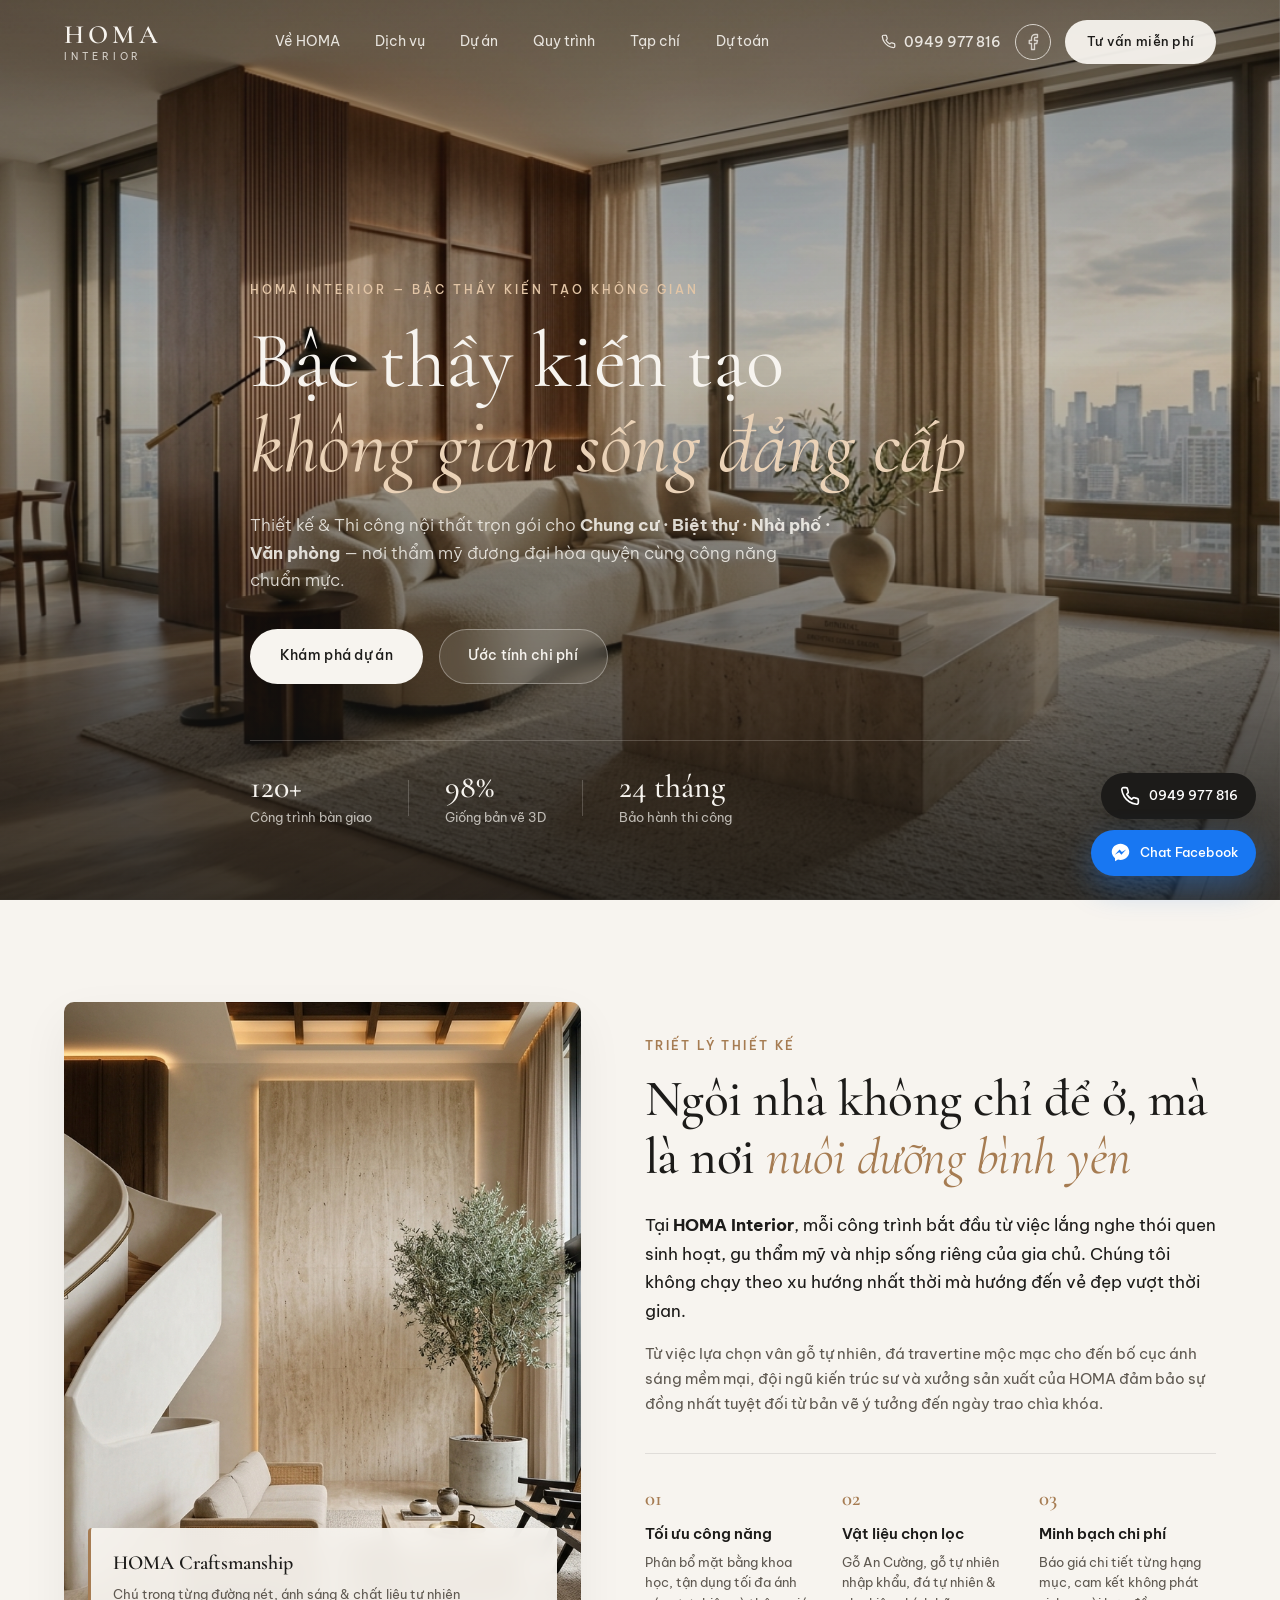
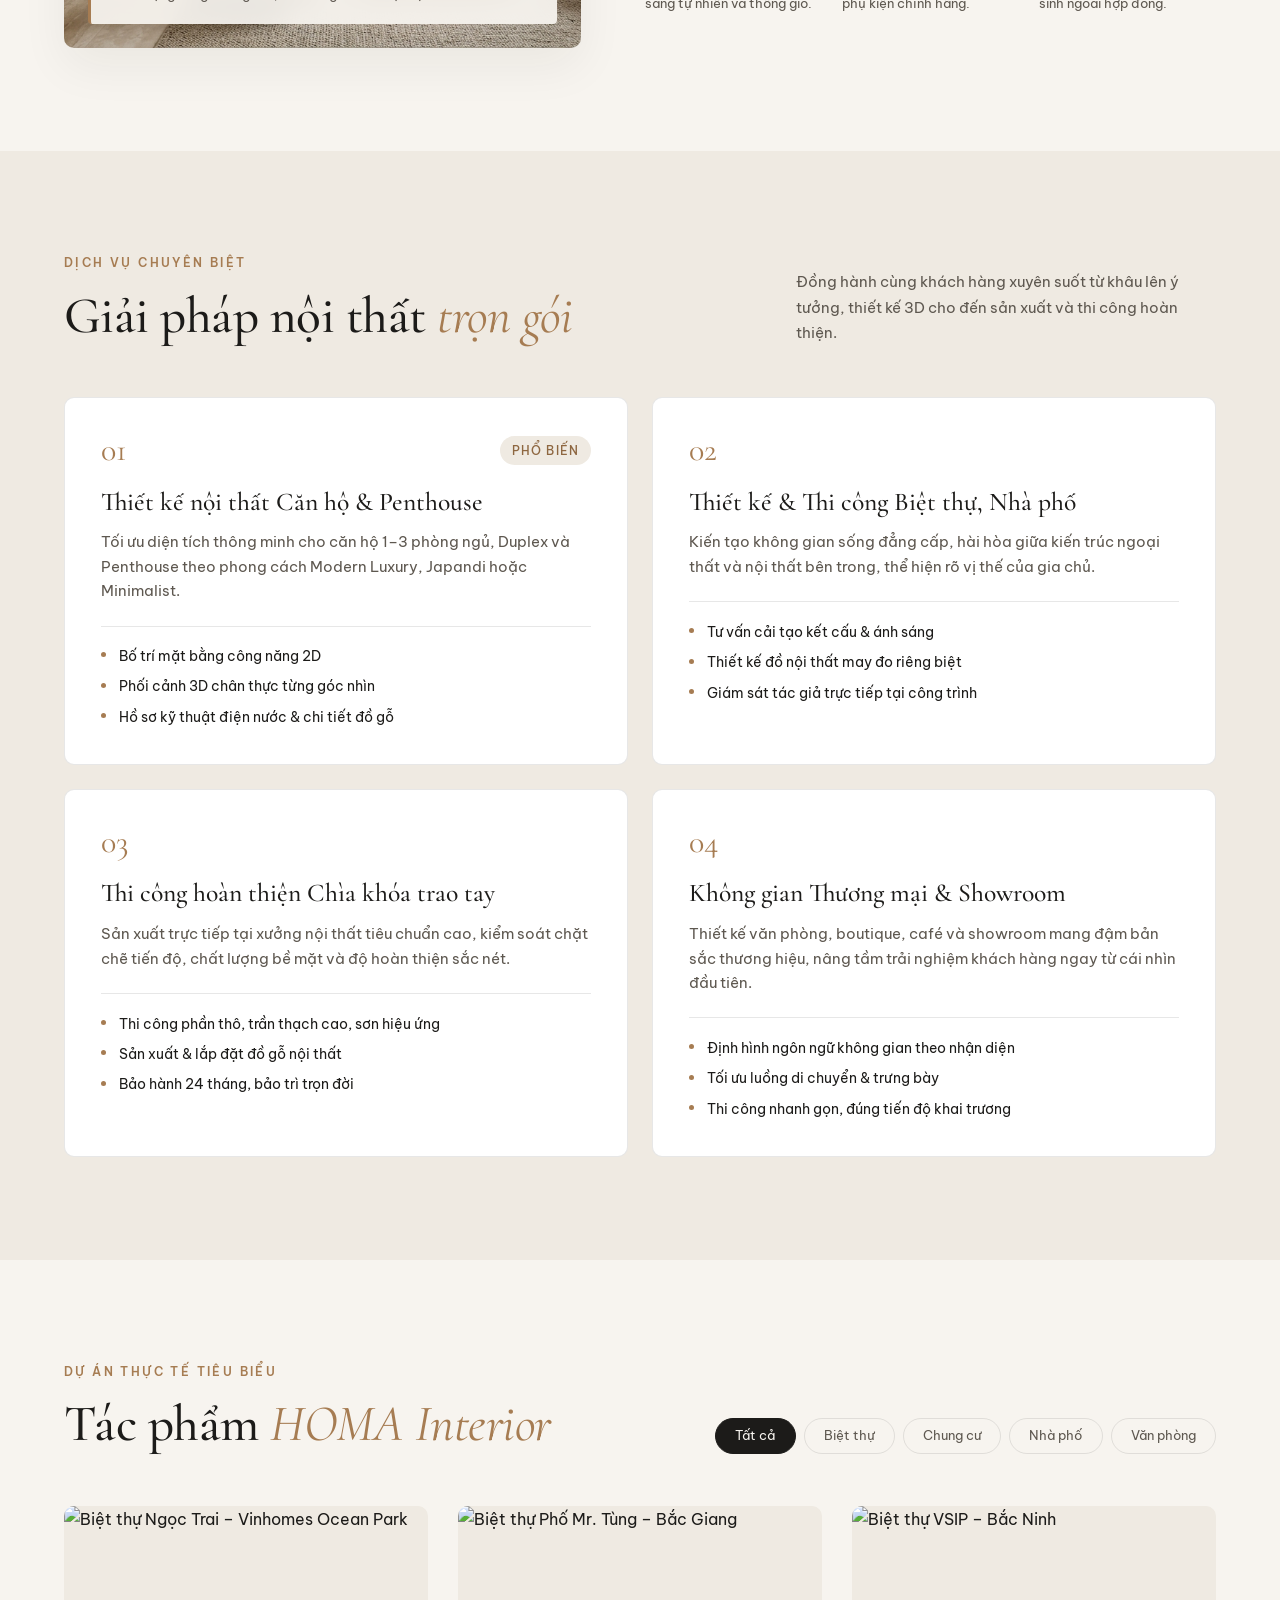
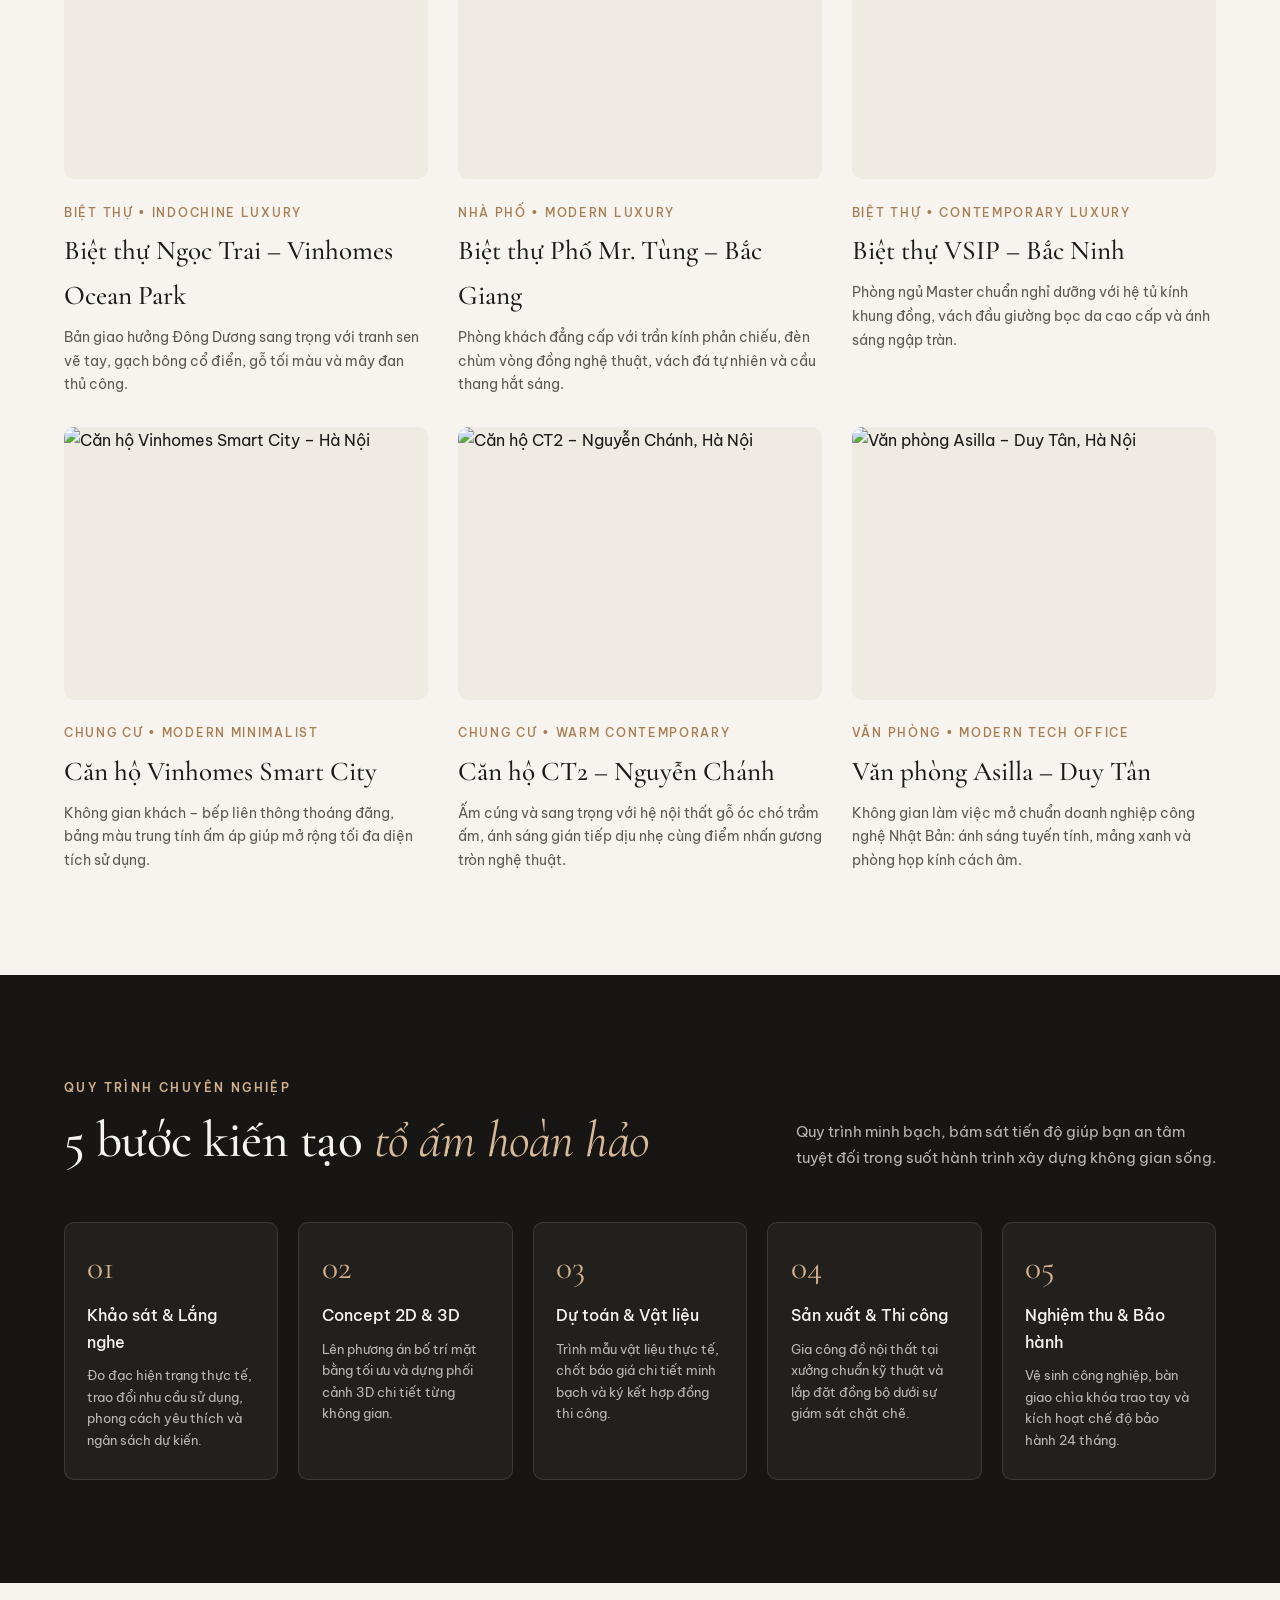
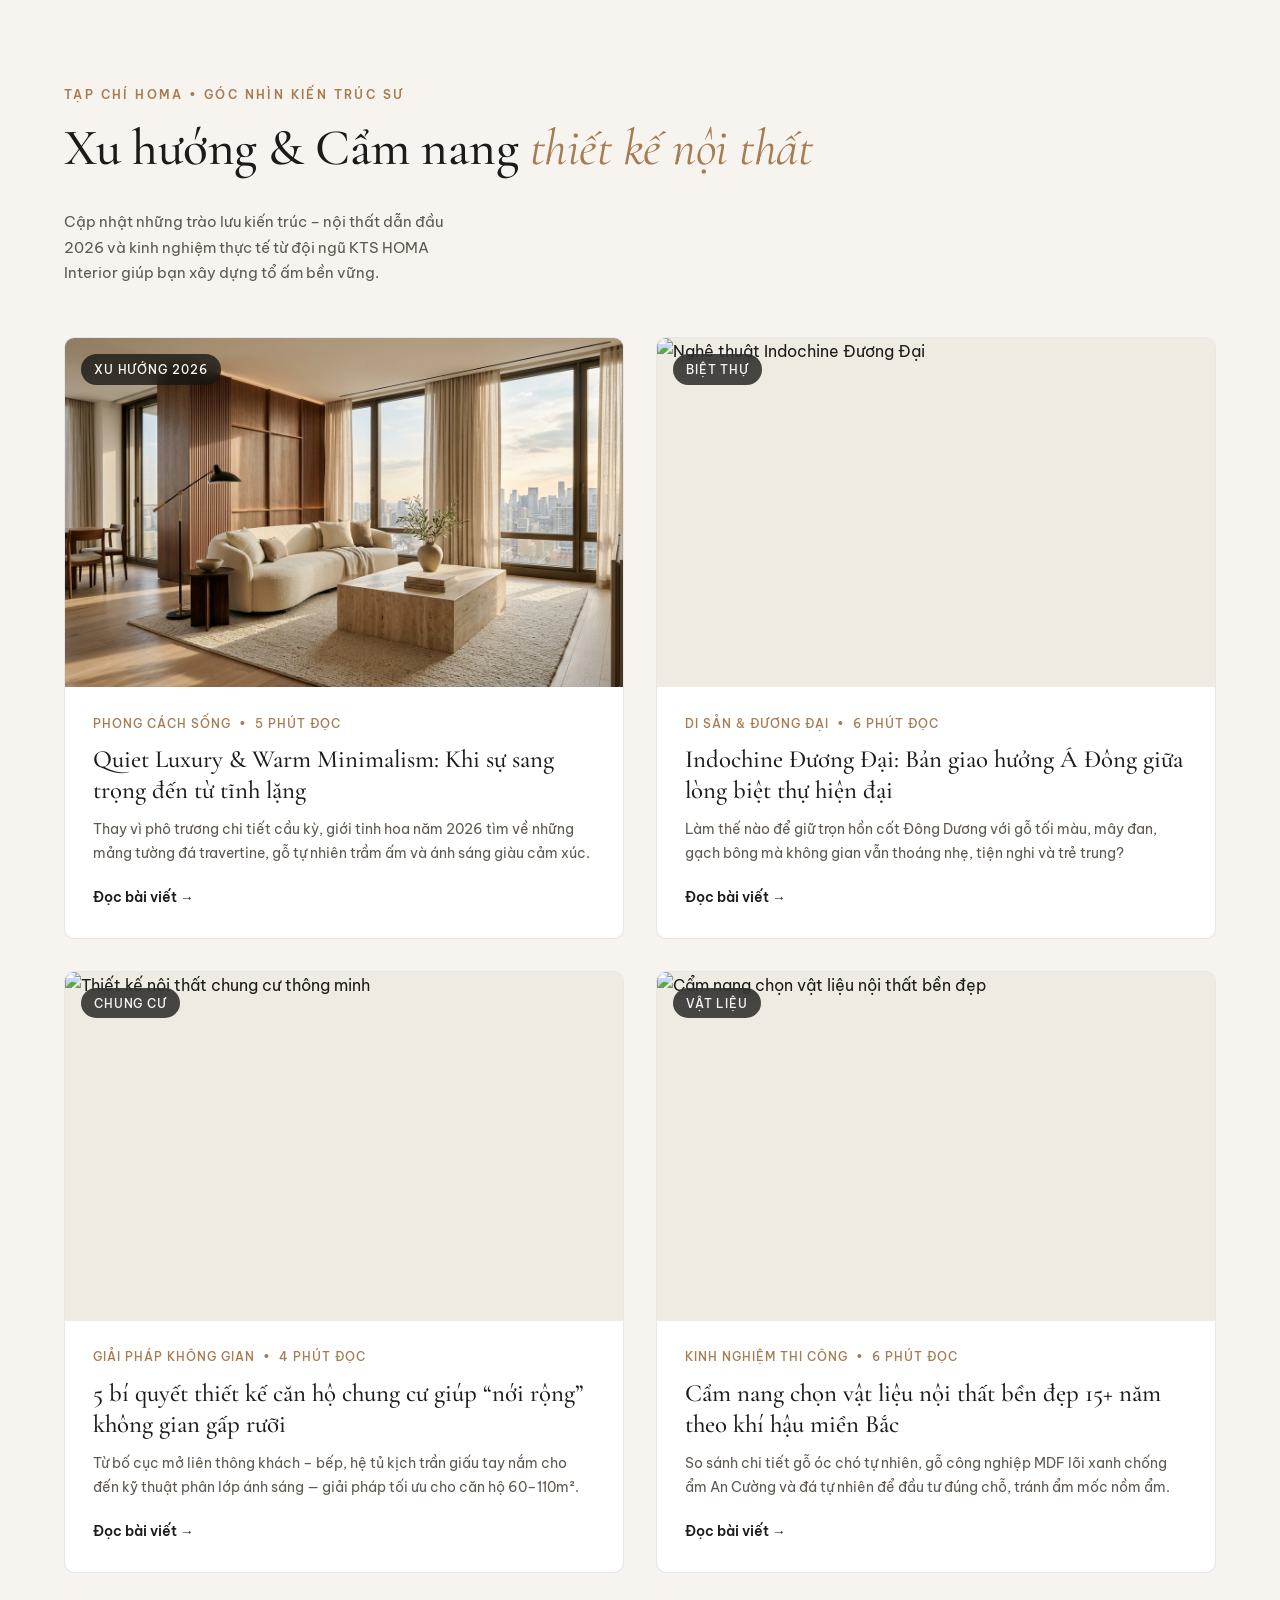
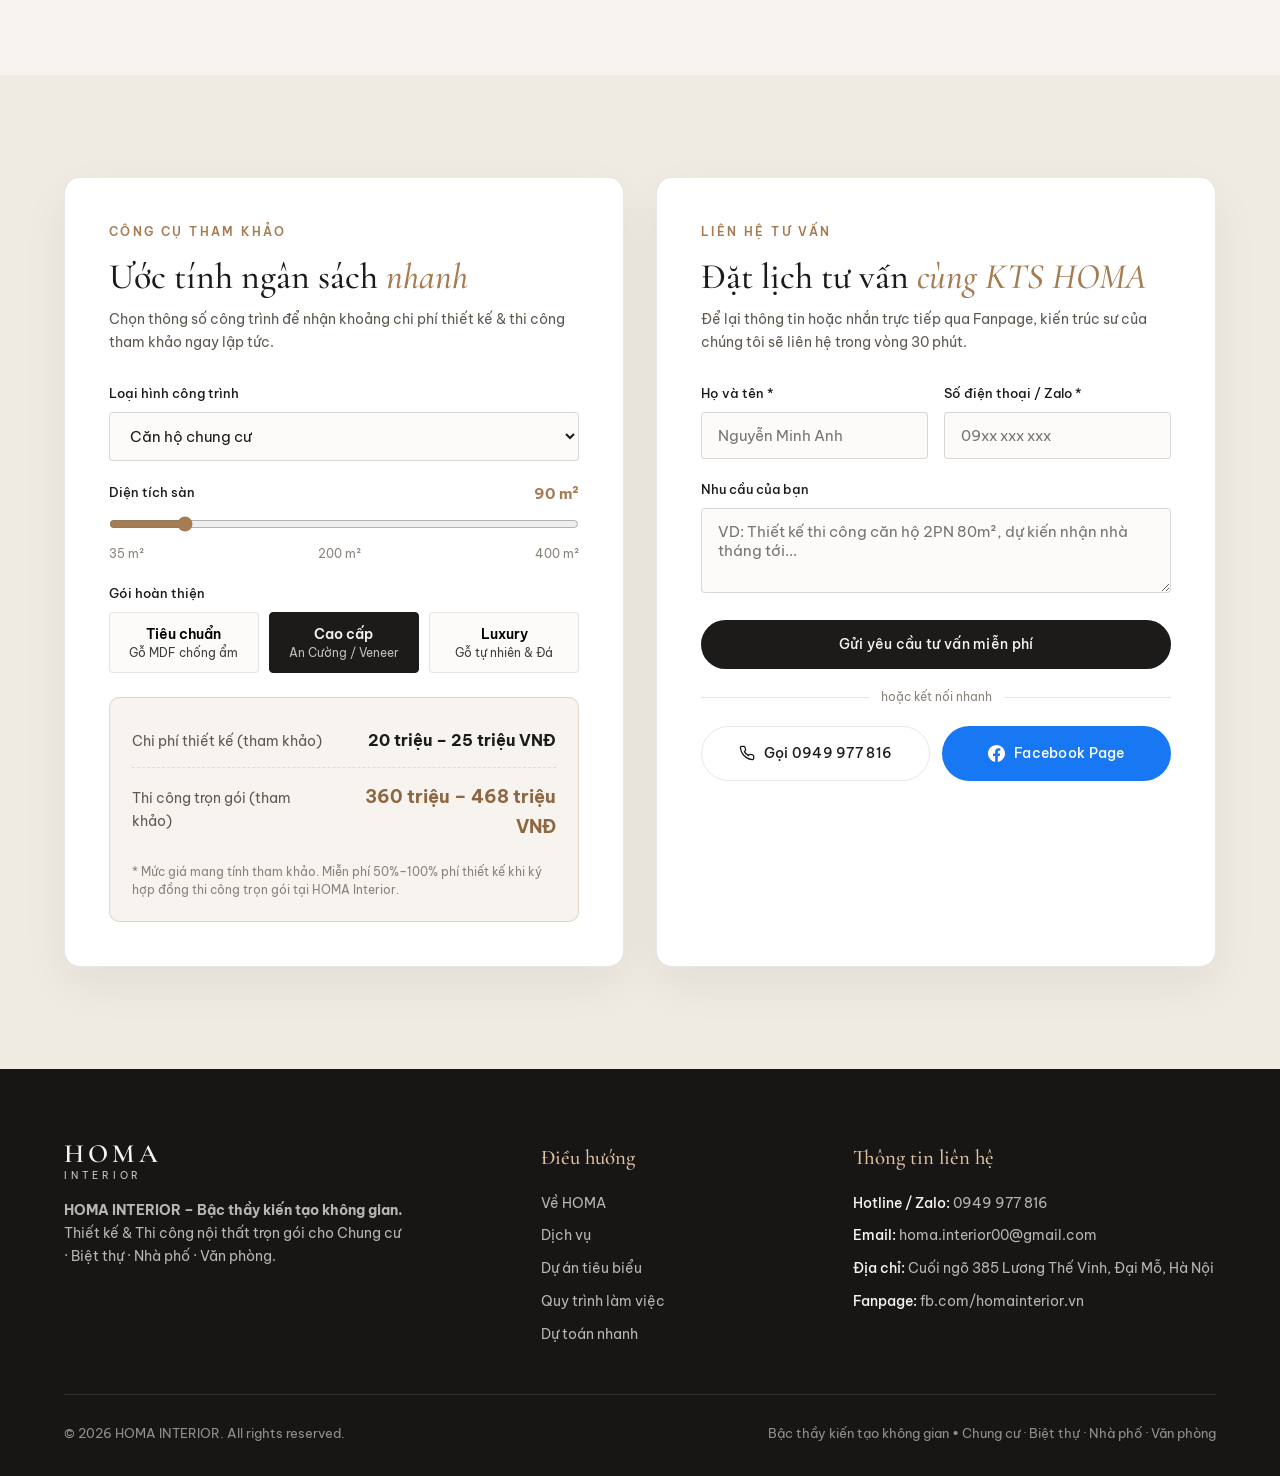
==== commit 013302d3: "Add 6 real HOMA projects and 4 interior design trend articles" ====
--- a/index.html
+++ b/index.html
@@ -27,6 +27,7 @@
         <a href="#dich-vu">Dịch vụ</a>
         <a href="#du-an">Dự án</a>
         <a href="#quy-trinh">Quy trình</a>
+        <a href="#xu-huong">Tạp chí</a>
         <a href="#du-toan">Dự toán</a>
       </nav>
 
@@ -55,6 +56,7 @@
         <a href="#dich-vu" class="mobile-link">Dịch vụ</a>
         <a href="#du-an" class="mobile-link">Dự án tiêu biểu</a>
         <a href="#quy-trinh" class="mobile-link">Quy trình làm việc</a>
+        <a href="#xu-huong" class="mobile-link">Tạp chí &amp; Xu hướng</a>
         <a href="#du-toan" class="mobile-link">Dự toán nhanh</a>
         <a href="#lien-he" class="mobile-link">Liên hệ tư vấn</a>
       </nav>
@@ -229,76 +231,107 @@
       <div class="container">
         <div class="section-header reveal">
           <div>
-            <p class="section-kicker">DỰ ÁN TIÊU BIỂU</p>
+            <p class="section-kicker">DỰ ÁN THỰC TẾ TIÊU BIỂU</p>
             <h2 class="section-title">Tác phẩm <em>HOMA Interior</em></h2>
           </div>
 
           <div class="filter-tabs" role="tablist" aria-label="Lọc dự án theo loại hình">
             <button class="filter-btn active" data-filter="all" role="tab" aria-selected="true">Tất cả</button>
-            <button class="filter-btn" data-filter="apartment" role="tab" aria-selected="false">Căn hộ</button>
             <button class="filter-btn" data-filter="villa" role="tab" aria-selected="false">Biệt thự</button>
+            <button class="filter-btn" data-filter="apartment" role="tab" aria-selected="false">Chung cư</button>
             <button class="filter-btn" data-filter="townhouse" role="tab" aria-selected="false">Nhà phố</button>
-          </div>
-        </div>
-
-        <div class="projects-grid" id="projectsGrid">
-          <!-- Project 1 -->
-          <article class="project-card reveal" data-category="apartment" data-project-id="0">
+            <button class="filter-btn" data-filter="office" role="tab" aria-selected="false">Văn phòng</button>
+          </div>
+        </div>
+
+        <div class="projects-grid projects-grid-3" id="projectsGrid">
+          <!-- Project 1: Biệt thự Ngọc Trai - Vinhomes Ocean Park -->
+          <article class="project-card reveal" data-category="villa" data-project-id="0">
             <div class="project-thumb">
-              <img src="assets/hero-living.jpg" alt="The Horizon Penthouse" loading="lazy" />
+              <img src="assets/project-ngoctrai.jpg" alt="Biệt thự Ngọc Trai – Vinhomes Ocean Park" loading="lazy" />
               <div class="project-hover">
                 <span class="view-pill">Xem chi tiết</span>
               </div>
             </div>
             <div class="project-meta">
-              <span class="project-type">Căn hộ • 165 m²</span>
-              <h3>The Horizon Penthouse</h3>
-              <p>Phong cách Contemporary Warm Minimalist với đá travertine và gỗ óc chó tự nhiên.</p>
-            </div>
-          </article>
-
-          <!-- Project 2 -->
-          <article class="project-card reveal" data-category="villa" data-project-id="1">
+              <span class="project-type">Biệt thự • Indochine Luxury</span>
+              <h3>Biệt thự Ngọc Trai – Vinhomes Ocean Park</h3>
+              <p>Bản giao hưởng Đông Dương sang trọng với tranh sen vẽ tay, gạch bông cổ điển, gỗ tối màu và mây đan thủ công.</p>
+            </div>
+          </article>
+
+          <!-- Project 2: Nhà phố / Biệt thự Mr. Tùng - Bắc Giang -->
+          <article class="project-card reveal" data-category="townhouse" data-project-id="1">
             <div class="project-thumb">
-              <img src="assets/project-kitchen.jpg" alt="Solstice Garden Villa" loading="lazy" />
+              <img src="assets/project-bacgiang.jpg" alt="Biệt thự Phố Mr. Tùng – Bắc Giang" loading="lazy" />
               <div class="project-hover">
                 <span class="view-pill">Xem chi tiết</span>
               </div>
             </div>
             <div class="project-meta">
-              <span class="project-type">Biệt thự • 280 m²</span>
-              <h3>Solstice Garden Villa</h3>
-              <p>Không gian bếp đảo đá cẩm thạch kết hợp hệ tủ gỗ sồi tối màu sang trọng.</p>
-            </div>
-          </article>
-
-          <!-- Project 3 -->
-          <article class="project-card reveal" data-category="apartment" data-project-id="2">
+              <span class="project-type">Nhà phố • Modern Luxury</span>
+              <h3>Biệt thự Phố Mr. Tùng – Bắc Giang</h3>
+              <p>Phòng khách đẳng cấp với trần kính phản chiếu, đèn chùm vòng đồng nghệ thuật, vách đá tự nhiên và cầu thang hắt sáng.</p>
+            </div>
+          </article>
+
+          <!-- Project 3: Biệt thự VSIP Bắc Ninh -->
+          <article class="project-card reveal" data-category="villa" data-project-id="2">
             <div class="project-thumb">
-              <img src="assets/project-bedroom.jpg" alt="Serenity Japandi Suite" loading="lazy" />
+              <img src="assets/project-vsip.jpg" alt="Biệt thự VSIP – Bắc Ninh" loading="lazy" />
               <div class="project-hover">
                 <span class="view-pill">Xem chi tiết</span>
               </div>
             </div>
             <div class="project-meta">
-              <span class="project-type">Căn hộ • 110 m²</span>
-              <h3>Serenity Japandi Suite</h3>
-              <p>Phòng ngủ Master tinh giản theo tinh thần Japandi với sơn hiệu ứng và ánh sáng dịu nhẹ.</p>
-            </div>
-          </article>
-
-          <!-- Project 4 -->
-          <article class="project-card reveal" data-category="townhouse" data-project-id="3">
+              <span class="project-type">Biệt thự • Contemporary Luxury</span>
+              <h3>Biệt thự VSIP – Bắc Ninh</h3>
+              <p>Phòng ngủ Master chuẩn nghỉ dưỡng với hệ tủ kính khung đồng, vách đầu giường bọc da cao cấp và ánh sáng ngập tràn.</p>
+            </div>
+          </article>
+
+          <!-- Project 4: Chung cư Vinhomes Smart City -->
+          <article class="project-card reveal" data-category="apartment" data-project-id="3">
             <div class="project-thumb">
-              <img src="assets/project-villa.jpg" alt="Lumière Townhouse" loading="lazy" />
+              <img src="assets/project-smartcity.jpg" alt="Căn hộ Vinhomes Smart City – Hà Nội" loading="lazy" />
               <div class="project-hover">
                 <span class="view-pill">Xem chi tiết</span>
               </div>
             </div>
             <div class="project-meta">
-              <span class="project-type">Nhà phố • 220 m²</span>
-              <h3>Lumière Townhouse</h3>
-              <p>Không gian thông tầng ấn tượng với cầu thang uốn cong điêu khắc và điểm nhấn cây xanh.</p>
+              <span class="project-type">Chung cư • Modern Minimalist</span>
+              <h3>Căn hộ Vinhomes Smart City</h3>
+              <p>Không gian khách – bếp liên thông thoáng đãng, bảng màu trung tính ấm áp giúp mở rộng tối đa diện tích sử dụng.</p>
+            </div>
+          </article>
+
+          <!-- Project 5: Chung cư CT2 Nguyễn Chánh -->
+          <article class="project-card reveal" data-category="apartment" data-project-id="4">
+            <div class="project-thumb">
+              <img src="assets/project-ct2.jpg" alt="Căn hộ CT2 – Nguyễn Chánh, Hà Nội" loading="lazy" />
+              <div class="project-hover">
+                <span class="view-pill">Xem chi tiết</span>
+              </div>
+            </div>
+            <div class="project-meta">
+              <span class="project-type">Chung cư • Warm Contemporary</span>
+              <h3>Căn hộ CT2 – Nguyễn Chánh</h3>
+              <p>Ấm cúng và sang trọng với hệ nội thất gỗ óc chó trầm ấm, ánh sáng gián tiếp dịu nhẹ cùng điểm nhấn gương tròn nghệ thuật.</p>
+            </div>
+          </article>
+
+          <!-- Project 6: Văn phòng Asilla Duy Tân -->
+          <article class="project-card reveal" data-category="office" data-project-id="5">
+            <div class="project-thumb">
+              <img src="assets/project-asilla.jpg" alt="Văn phòng Asilla – Duy Tân, Hà Nội" loading="lazy" />
+              <div class="project-hover">
+                <span class="view-pill">Xem chi tiết</span>
+              </div>
+            </div>
+            <div class="project-meta">
+              <span class="project-type">Văn phòng • Modern Tech Office</span>
+              <h3>Văn phòng Asilla – Duy Tân</h3>
+              <p>Không gian làm việc mở chuẩn doanh nghiệp công nghệ Nhật Bản: ánh sáng tuyến tính, mảng xanh và phòng họp kính cách âm.</p>
             </div>
           </article>
         </div>
@@ -344,6 +377,91 @@
             <h3>Nghiệm thu &amp; Bảo hành</h3>
             <p>Vệ sinh công nghiệp, bàn giao chìa khóa trao tay và kích hoạt chế độ bảo hành 24 tháng.</p>
           </div>
+        </div>
+      </div>
+    </section>
+
+    <!-- Editorial Journal & Interior Design Trends Section -->
+    <section class="section journal-section" id="xu-huong">
+      <div class="container">
+        <div class="section-header reveal">
+          <div>
+            <p class="section-kicker">TẠP CHÍ HOMA • GÓC NHÌN KIẾN TRÚC SƯ</p>
+            <h2 class="section-title">Xu hướng &amp; Cẩm nang <em>thiết kế nội thất</em></h2>
+          </div>
+          <p class="section-desc">
+            Cập nhật những trào lưu kiến trúc – nội thất dẫn đầu 2026 và kinh nghiệm thực tế từ đội ngũ KTS HOMA Interior giúp bạn xây dựng tổ ấm bền vững.
+          </p>
+        </div>
+
+        <div class="journal-grid">
+          <article class="article-card reveal" data-article-id="0">
+            <div class="article-thumb">
+              <img src="assets/hero-living.jpg" alt="Xu hướng Quiet Luxury &amp; Warm Minimalism 2026" loading="lazy" />
+              <span class="article-badge">Xu hướng 2026</span>
+            </div>
+            <div class="article-body">
+              <div class="article-meta">
+                <span>Phong cách sống</span>
+                <span>•</span>
+                <span>5 phút đọc</span>
+              </div>
+              <h3>Quiet Luxury &amp; Warm Minimalism: Khi sự sang trọng đến từ tĩnh lặng</h3>
+              <p>Thay vì phô trương chi tiết cầu kỳ, giới tinh hoa năm 2026 tìm về những mảng tường đá travertine, gỗ tự nhiên trầm ấm và ánh sáng giàu cảm xúc.</p>
+              <span class="article-readmore">Đọc bài viết &rarr;</span>
+            </div>
+          </article>
+
+          <article class="article-card reveal" data-article-id="1">
+            <div class="article-thumb">
+              <img src="assets/project-ngoctrai.jpg" alt="Nghệ thuật Indochine Đương Đại" loading="lazy" />
+              <span class="article-badge">Biệt thự</span>
+            </div>
+            <div class="article-body">
+              <div class="article-meta">
+                <span>Di sản &amp; Đương đại</span>
+                <span>•</span>
+                <span>6 phút đọc</span>
+              </div>
+              <h3>Indochine Đương Đại: Bản giao hưởng Á Đông giữa lòng biệt thự hiện đại</h3>
+              <p>Làm thế nào để giữ trọn hồn cốt Đông Dương với gỗ tối màu, mây đan, gạch bông mà không gian vẫn thoáng nhẹ, tiện nghi và trẻ trung?</p>
+              <span class="article-readmore">Đọc bài viết &rarr;</span>
+            </div>
+          </article>
+
+          <article class="article-card reveal" data-article-id="2">
+            <div class="article-thumb">
+              <img src="assets/project-smartcity.jpg" alt="Thiết kế nội thất chung cư thông minh" loading="lazy" />
+              <span class="article-badge">Chung cư</span>
+            </div>
+            <div class="article-body">
+              <div class="article-meta">
+                <span>Giải pháp không gian</span>
+                <span>•</span>
+                <span>4 phút đọc</span>
+              </div>
+              <h3>5 bí quyết thiết kế căn hộ chung cư giúp “nới rộng” không gian gấp rưỡi</h3>
+              <p>Từ bố cục mở liên thông khách – bếp, hệ tủ kịch trần giấu tay nắm cho đến kỹ thuật phân lớp ánh sáng — giải pháp tối ưu cho căn hộ 60–110m².</p>
+              <span class="article-readmore">Đọc bài viết &rarr;</span>
+            </div>
+          </article>
+
+          <article class="article-card reveal" data-article-id="3">
+            <div class="article-thumb">
+              <img src="assets/project-ct2.jpg" alt="Cẩm nang chọn vật liệu nội thất bền đẹp" loading="lazy" />
+              <span class="article-badge">Vật liệu</span>
+            </div>
+            <div class="article-body">
+              <div class="article-meta">
+                <span>Kinh nghiệm thi công</span>
+                <span>•</span>
+                <span>6 phút đọc</span>
+              </div>
+              <h3>Cẩm nang chọn vật liệu nội thất bền đẹp 15+ năm theo khí hậu miền Bắc</h3>
+              <p>So sánh chi tiết gỗ óc chó tự nhiên, gỗ công nghiệp MDF lõi xanh chống ẩm An Cường và đá tự nhiên để đầu tư đúng chỗ, tránh ẩm mốc nồm ẩm.</p>
+              <span class="article-readmore">Đọc bài viết &rarr;</span>
+            </div>
+          </article>
         </div>
       </div>
     </section>
@@ -519,6 +637,29 @@
     </div>
   </div>
 
+  <!-- Article Reader Modal -->
+  <div class="modal" id="articleModal" aria-hidden="true" role="dialog" aria-modal="true" aria-labelledby="articleModalTitle">
+    <div class="modal-backdrop" id="articleModalBackdrop"></div>
+    <div class="modal-dialog article-dialog">
+      <button class="modal-close" id="articleModalClose" aria-label="Đóng bài viết">&times;</button>
+      <div class="article-modal-hero">
+        <img id="articleModalImage" src="" alt="" />
+      </div>
+      <div class="article-modal-content">
+        <div class="article-modal-meta" id="articleModalMeta"></div>
+        <h3 id="articleModalTitle"></h3>
+        <div class="article-modal-body" id="articleModalBody"></div>
+        <div class="article-modal-cta">
+          <div>
+            <strong>Bạn muốn ứng dụng xu hướng này cho ngôi nhà của mình?</strong>
+            <p>Đội ngũ KTS HOMA Interior sẵn sàng tư vấn phương án phù hợp nhất với diện tích và ngân sách của bạn.</p>
+          </div>
+          <a href="#lien-he" class="btn btn-primary" id="articleConsultBtn">Nhận tư vấn miễn phí</a>
+        </div>
+      </div>
+    </div>
+  </div>
+
   <!-- Floating Quick Contact Buttons -->
   <div class="floating-actions">
     <a href="tel:0949977816" class="floating-btn floating-call" aria-label="Gọi Hotline 0949 977 816">
--- a/styles.css
+++ b/styles.css
@@ -756,6 +756,11 @@
   gap: 2.25rem;
 }
 
+.projects-grid-3 {
+  grid-template-columns: repeat(3, 1fr);
+  gap: 1.85rem;
+}
+
 .project-card {
   cursor: pointer;
   transition: opacity 0.3s ease, transform 0.3s ease;
@@ -874,6 +879,205 @@
   font-size: 0.84rem;
   color: var(--text-light-muted);
   line-height: 1.6;
+}
+
+/* ==========================================================================
+   Editorial Journal & Trends Section
+   ========================================================================== */
+.journal-section {
+  background: var(--bg-primary);
+}
+
+.journal-grid {
+  display: grid;
+  grid-template-columns: repeat(2, 1fr);
+  gap: 2rem;
+}
+
+.article-card {
+  background: var(--bg-card);
+  border-radius: var(--radius-md);
+  overflow: hidden;
+  border: 1px solid var(--border-subtle);
+  display: flex;
+  flex-direction: column;
+  cursor: pointer;
+  transition: transform var(--transition), box-shadow var(--transition), border-color var(--transition);
+}
+
+.article-card:hover {
+  transform: translateY(-6px);
+  box-shadow: var(--shadow-hover);
+  border-color: rgba(166, 124, 82, 0.35);
+}
+
+.article-thumb {
+  position: relative;
+  aspect-ratio: 16 / 10;
+  overflow: hidden;
+  background: var(--bg-secondary);
+}
+
+.article-thumb img {
+  width: 100%;
+  height: 100%;
+  object-fit: cover;
+  transition: transform 0.7s cubic-bezier(0.22, 1, 0.36, 1);
+}
+
+.article-card:hover .article-thumb img {
+  transform: scale(1.05);
+}
+
+.article-badge {
+  position: absolute;
+  top: 1rem;
+  left: 1rem;
+  background: rgba(23, 22, 20, 0.78);
+  color: var(--text-light);
+  backdrop-filter: blur(6px);
+  font-size: 0.72rem;
+  font-weight: 500;
+  letter-spacing: 0.08em;
+  text-transform: uppercase;
+  padding: 0.35rem 0.8rem;
+  border-radius: 999px;
+}
+
+.article-body {
+  padding: 1.65rem 1.75rem 1.85rem;
+  display: flex;
+  flex-direction: column;
+  flex: 1;
+}
+
+.article-meta {
+  display: flex;
+  align-items: center;
+  gap: 0.5rem;
+  font-size: 0.78rem;
+  color: var(--accent);
+  font-weight: 500;
+  text-transform: uppercase;
+  letter-spacing: 0.08em;
+  margin-bottom: 0.65rem;
+}
+
+.article-body h3 {
+  font-family: var(--font-display);
+  font-size: 1.55rem;
+  font-weight: 500;
+  line-height: 1.25;
+  margin-bottom: 0.75rem;
+  color: var(--text-primary);
+}
+
+.article-body p {
+  font-size: 0.9rem;
+  color: var(--text-secondary);
+  margin-bottom: 1.25rem;
+  flex: 1;
+}
+
+.article-readmore {
+  font-size: 0.85rem;
+  font-weight: 600;
+  color: var(--text-primary);
+  transition: color var(--transition);
+}
+
+.article-card:hover .article-readmore {
+  color: var(--accent);
+}
+
+/* Article Reader Modal */
+.article-dialog {
+  display: block;
+  max-width: 780px;
+}
+
+.article-modal-hero {
+  width: 100%;
+  height: 300px;
+  overflow: hidden;
+}
+
+.article-modal-hero img {
+  width: 100%;
+  height: 100%;
+  object-fit: cover;
+}
+
+.article-modal-content {
+  padding: clamp(1.75rem, 4vw, 2.75rem);
+}
+
+.article-modal-meta {
+  font-size: 0.76rem;
+  font-weight: 600;
+  letter-spacing: 0.14em;
+  text-transform: uppercase;
+  color: var(--accent);
+  margin-bottom: 0.65rem;
+}
+
+.article-modal-content h3 {
+  font-family: var(--font-display);
+  font-size: clamp(1.75rem, 3vw, 2.3rem);
+  font-weight: 500;
+  line-height: 1.2;
+  margin-bottom: 1.35rem;
+}
+
+.article-modal-body p {
+  font-size: 0.95rem;
+  color: var(--text-secondary);
+  margin-bottom: 1rem;
+  line-height: 1.75;
+}
+
+.article-modal-body h4 {
+  font-family: var(--font-display);
+  font-size: 1.35rem;
+  font-weight: 600;
+  color: var(--text-primary);
+  margin: 1.35rem 0 0.5rem;
+}
+
+.article-modal-body ul {
+  margin: 0.5rem 0 1.1rem 1.2rem;
+  color: var(--text-secondary);
+  font-size: 0.92rem;
+}
+
+.article-modal-body li {
+  margin-bottom: 0.45rem;
+}
+
+.article-modal-cta {
+  margin-top: 1.75rem;
+  padding: 1.35rem 1.5rem;
+  background: var(--bg-primary);
+  border-radius: var(--radius-md);
+  border-left: 3px solid var(--accent);
+  display: flex;
+  justify-content: space-between;
+  align-items: center;
+  gap: 1.25rem;
+  flex-wrap: wrap;
+}
+
+.article-modal-cta strong {
+  display: block;
+  font-size: 0.95rem;
+  color: var(--text-primary);
+  margin-bottom: 0.25rem;
+}
+
+.article-modal-cta p {
+  font-size: 0.83rem;
+  color: var(--text-secondary);
+  margin: 0;
 }
 
 /* ==========================================================================
@@ -1363,6 +1567,10 @@
     grid-template-columns: 1fr;
   }
 
+  .projects-grid-3 {
+    grid-template-columns: repeat(2, 1fr);
+  }
+
   .process-grid {
     grid-template-columns: repeat(2, 1fr);
   }
@@ -1386,6 +1594,8 @@
   .pillars-grid,
   .services-grid,
   .projects-grid,
+  .projects-grid-3,
+  .journal-grid,
   .process-grid,
   .form-row,
   .quick-connect-row,
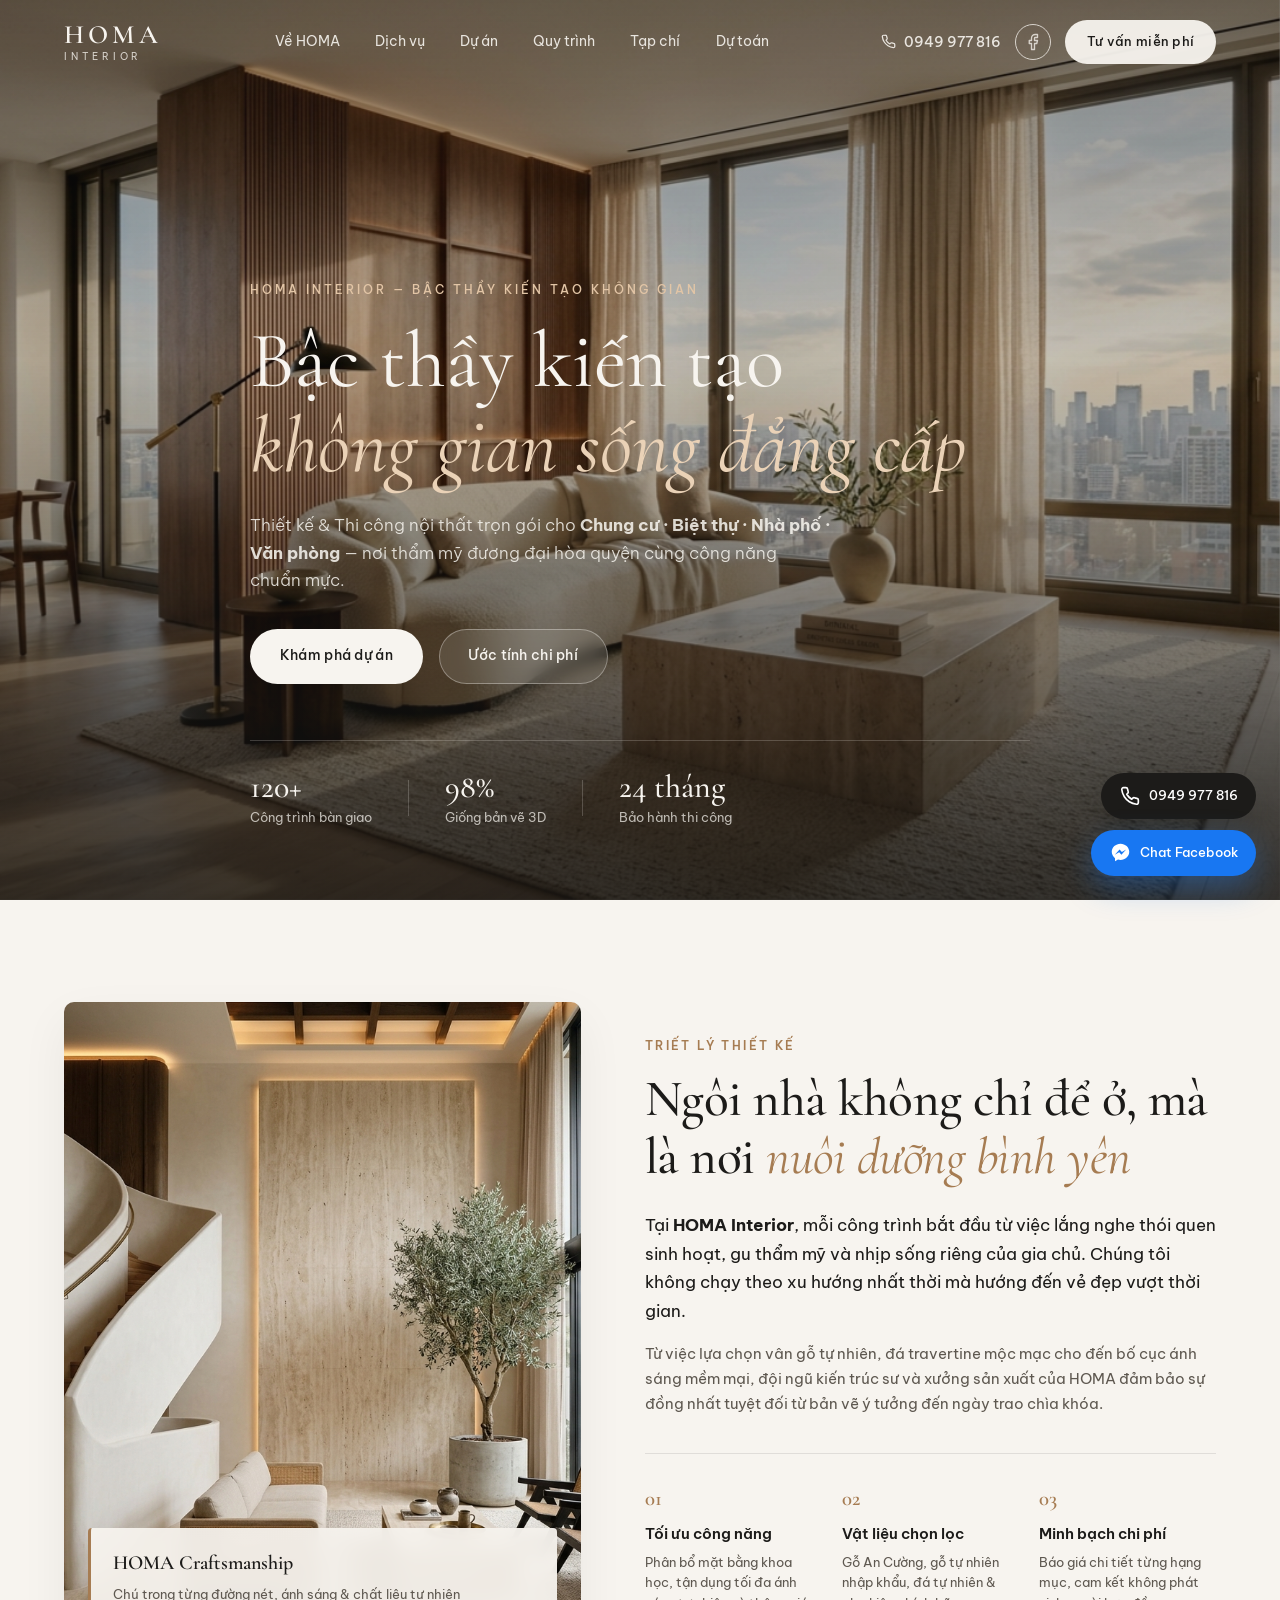
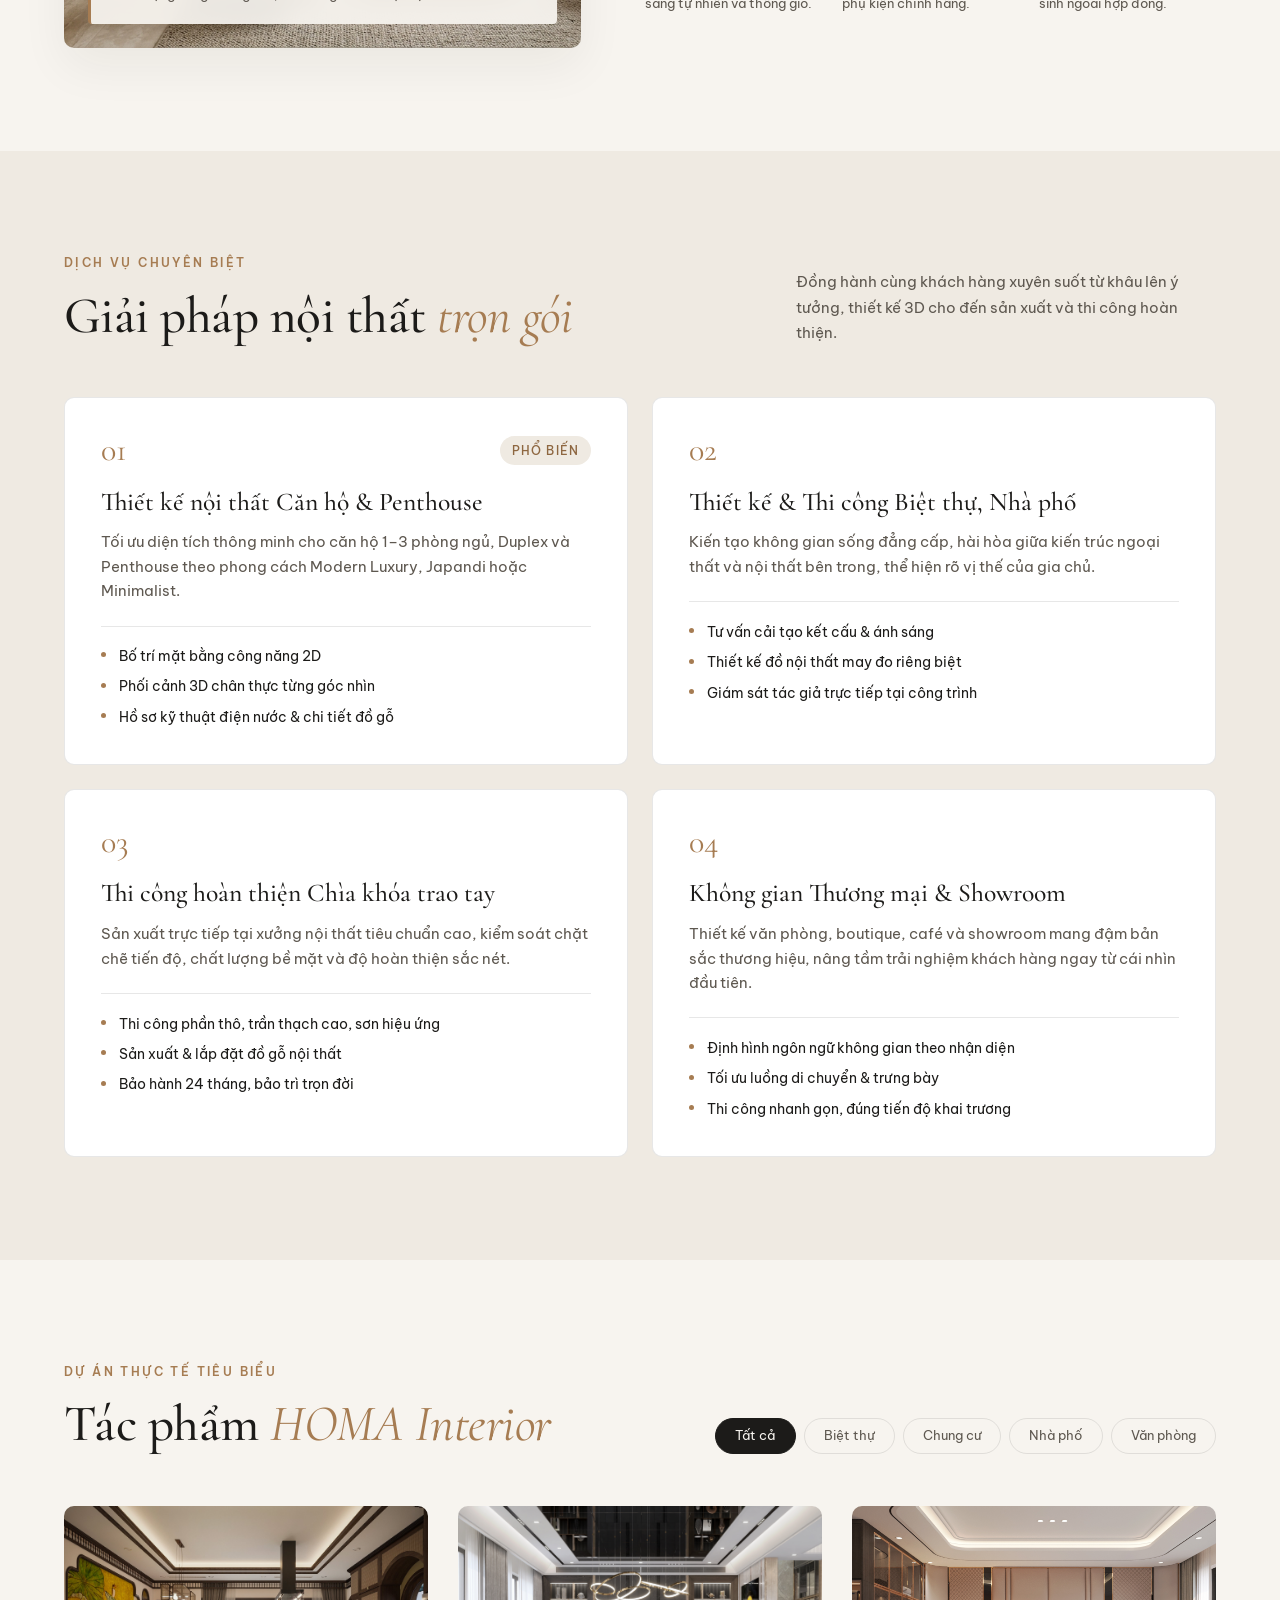
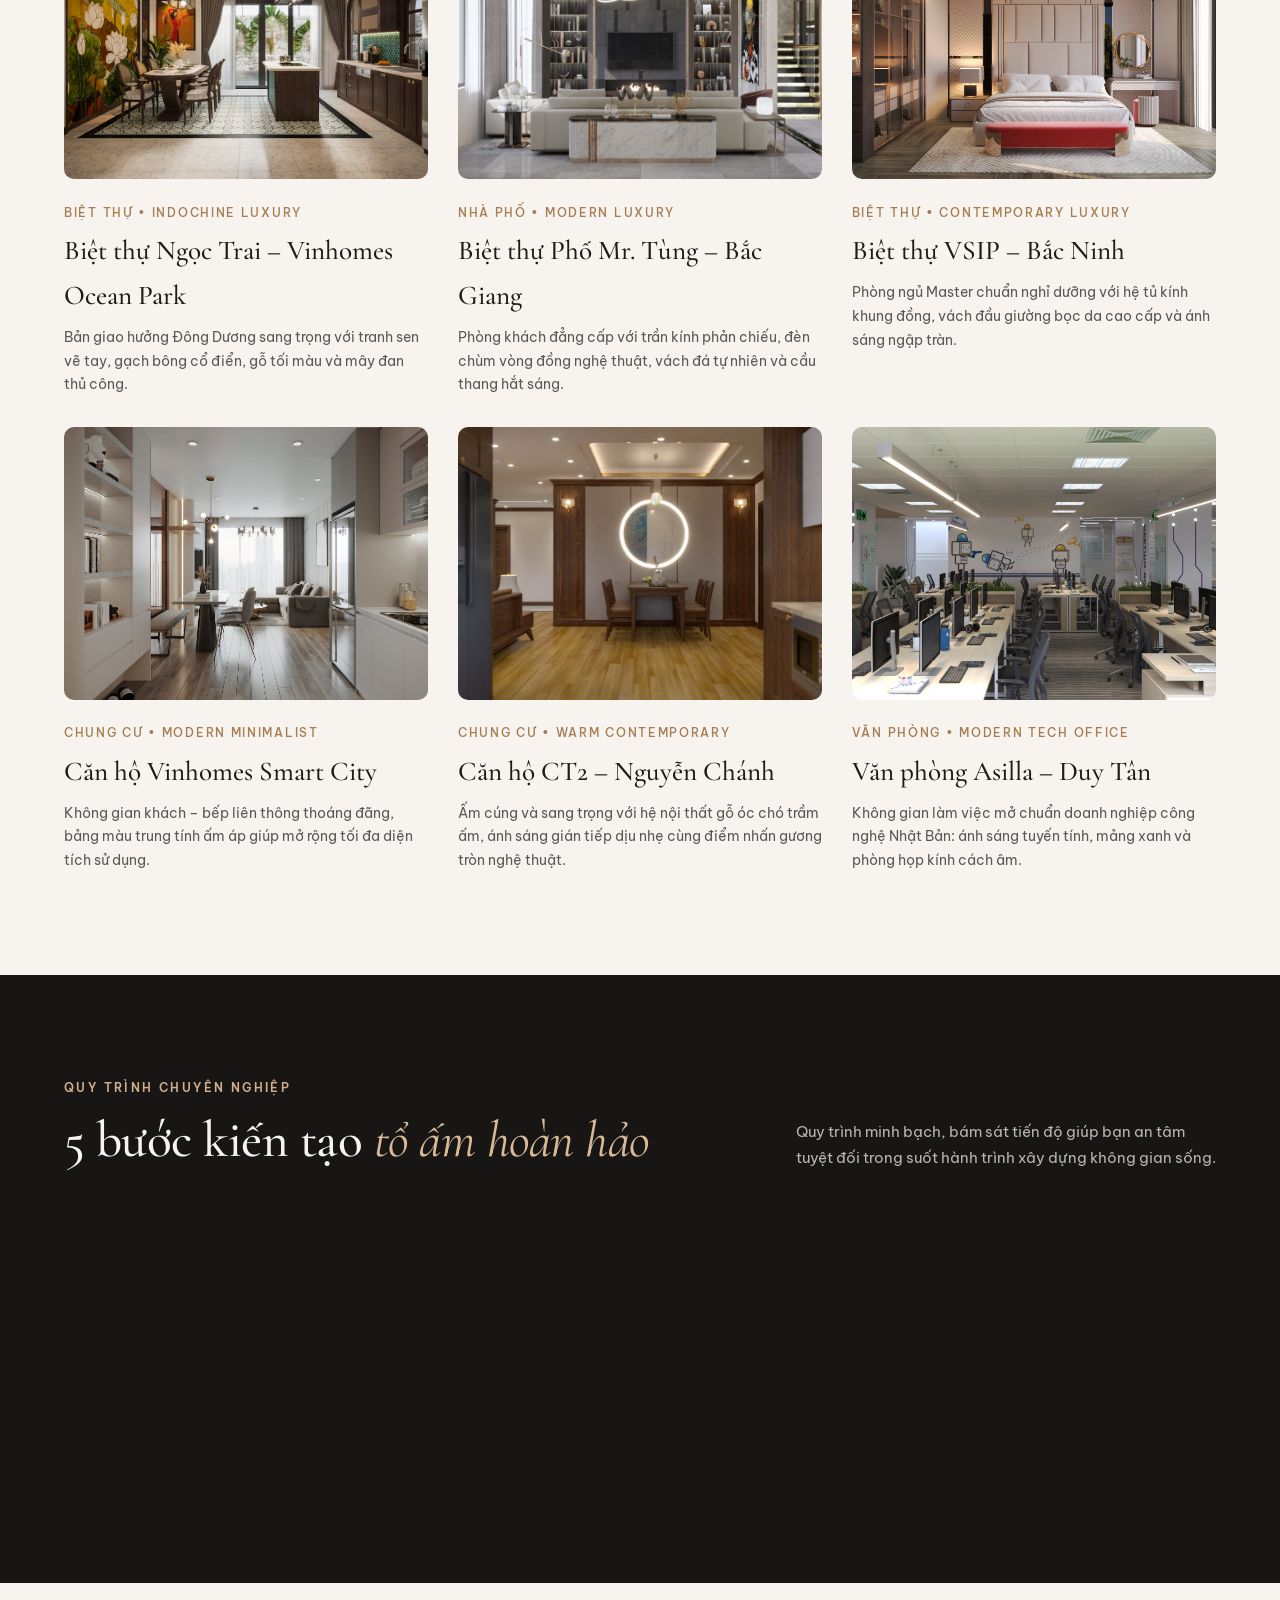
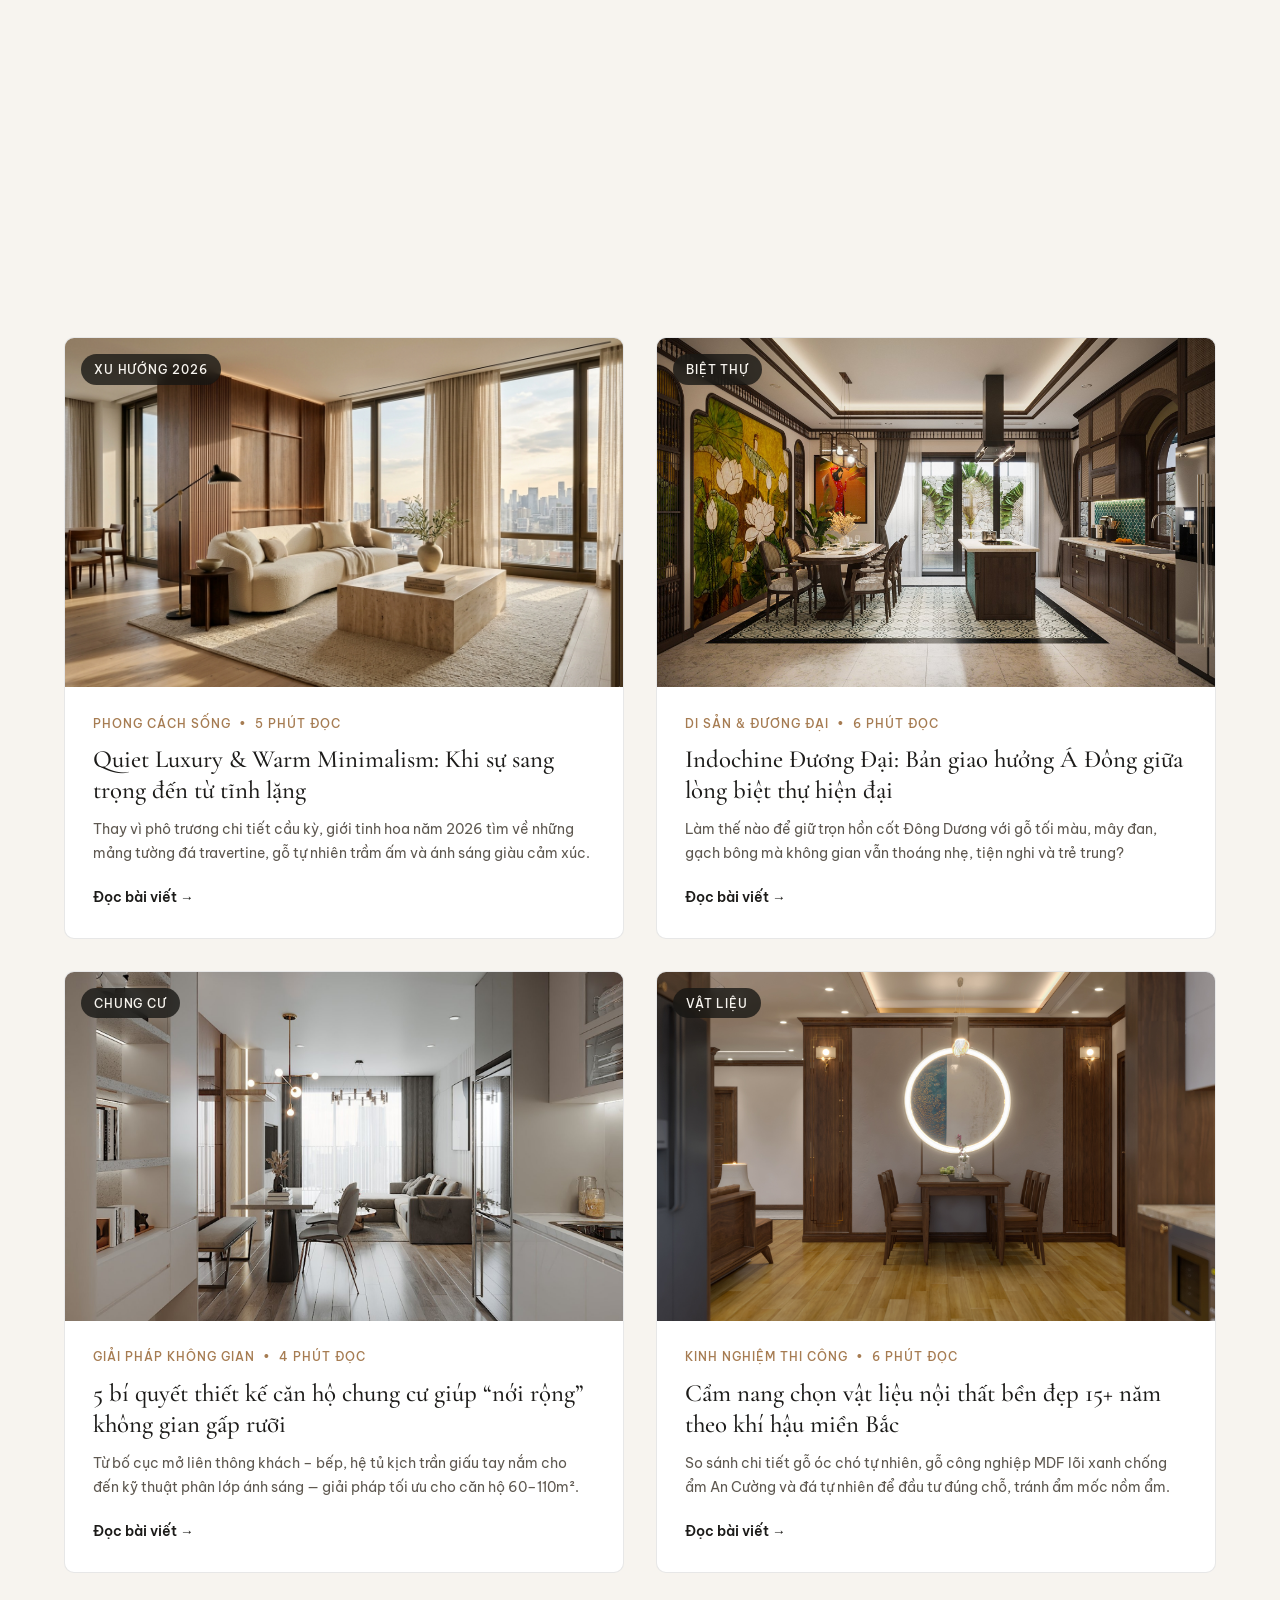
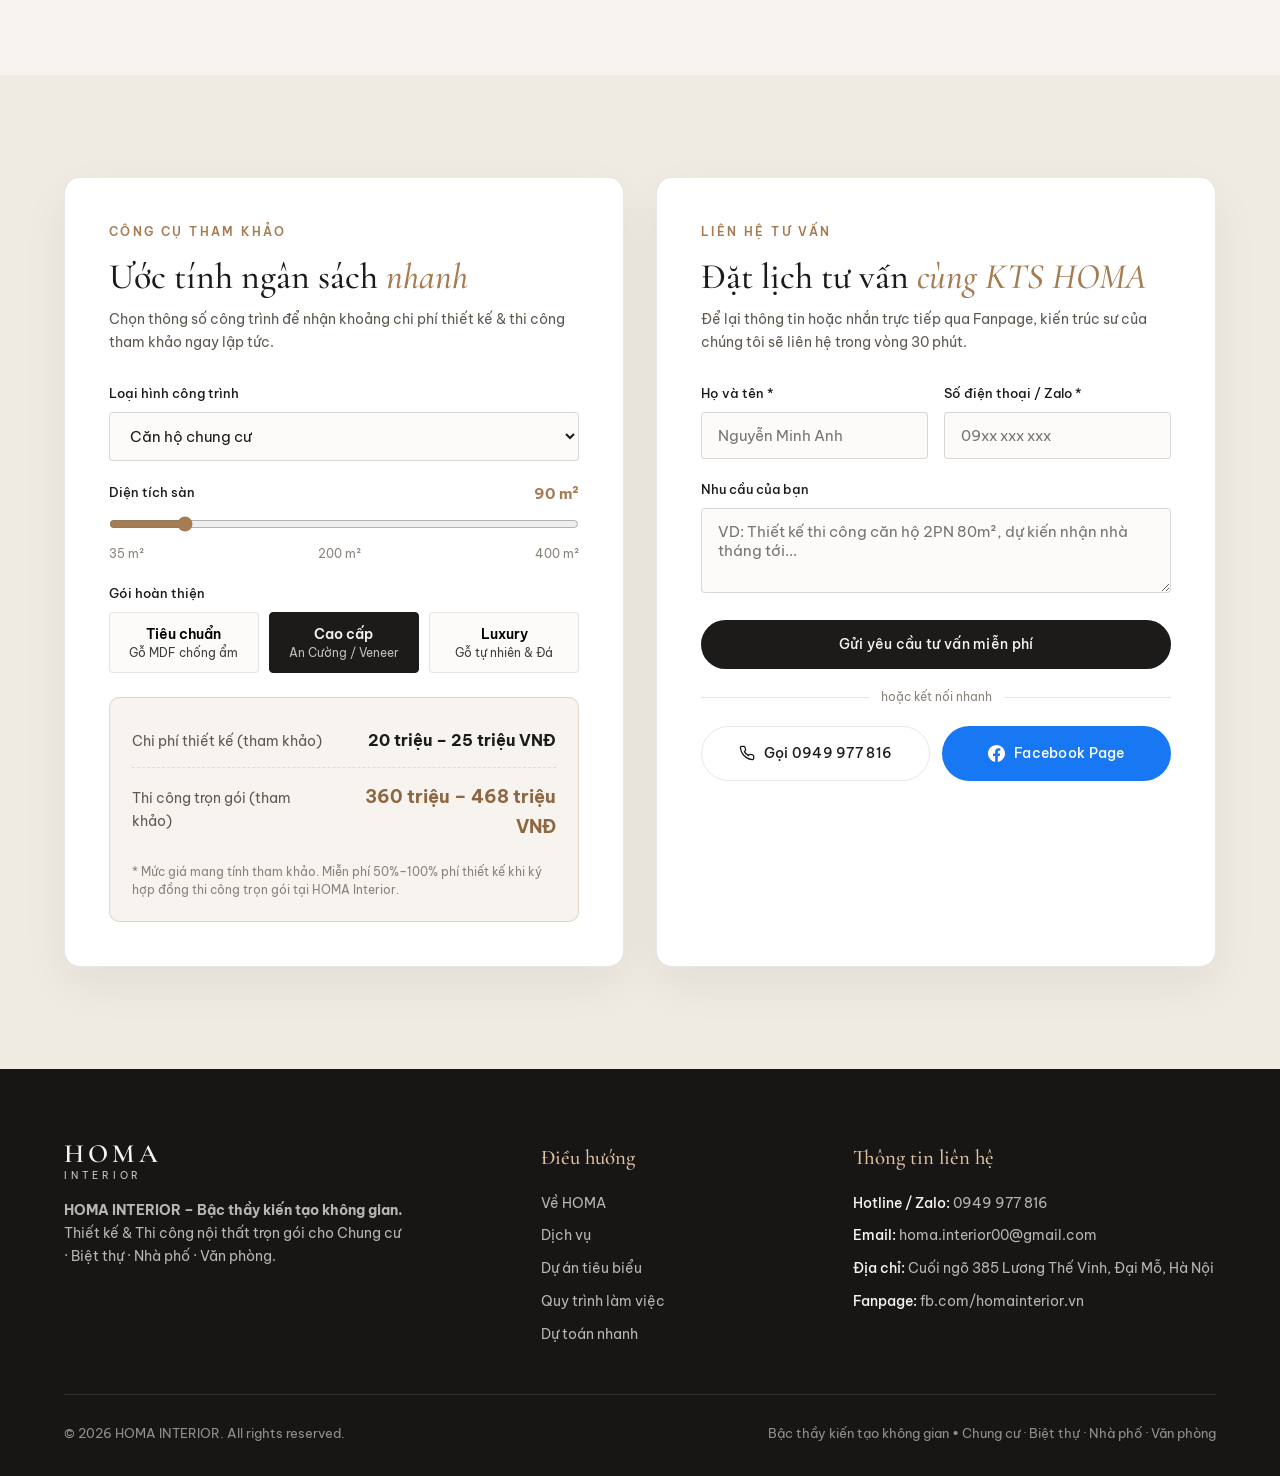
==== commit bf2de9d0: "Add interactive multi-photo gallery to project modal" ====
--- a/index.html
+++ b/index.html
@@ -619,10 +619,16 @@
   <!-- Project Detail Modal -->
   <div class="modal" id="projectModal" aria-hidden="true" role="dialog" aria-modal="true" aria-labelledby="modalTitle">
     <div class="modal-backdrop" id="modalBackdrop"></div>
-    <div class="modal-dialog">
+    <div class="modal-dialog project-dialog">
       <button class="modal-close" id="modalClose" aria-label="Đóng chi tiết dự án">&times;</button>
       <div class="modal-media">
-        <img id="modalImage" src="" alt="" />
+        <div class="modal-stage">
+          <img id="modalImage" src="" alt="" />
+          <button type="button" class="gallery-nav gallery-prev" id="galleryPrev" aria-label="Ảnh trước">&#8249;</button>
+          <button type="button" class="gallery-nav gallery-next" id="galleryNext" aria-label="Ảnh tiếp theo">&#8250;</button>
+          <span class="gallery-counter" id="galleryCounter">1 / 4</span>
+        </div>
+        <div class="modal-thumbs" id="modalThumbs" role="listbox" aria-label="Thư viện ảnh dự án"></div>
       </div>
       <div class="modal-body">
         <span class="section-kicker" id="modalCategory"></span>
--- a/styles.css
+++ b/styles.css
@@ -1438,11 +1438,116 @@
   z-index: 2;
 }
 
-.modal-media img {
+.project-dialog {
+  max-width: 1020px;
+  grid-template-columns: 1.25fr 1fr;
+}
+
+.modal-media {
+  display: flex;
+  flex-direction: column;
+  background: #141311;
+}
+
+.modal-stage {
+  position: relative;
+  flex: 1;
+  min-height: 360px;
+  display: flex;
+  align-items: center;
+  justify-content: center;
+  overflow: hidden;
+  background: #141311;
+}
+
+.modal-stage img {
+  width: 100%;
+  height: 100%;
+  max-height: 520px;
+  object-fit: cover;
+  display: block;
+}
+
+.gallery-nav {
+  position: absolute;
+  top: 50%;
+  transform: translateY(-50%);
+  width: 40px;
+  height: 40px;
+  border-radius: 50%;
+  border: 1px solid rgba(255, 255, 255, 0.28);
+  background: rgba(23, 22, 20, 0.65);
+  color: #FFFFFF;
+  font-size: 1.6rem;
+  line-height: 1;
+  display: grid;
+  place-items: center;
+  cursor: pointer;
+  backdrop-filter: blur(6px);
+  transition: background 0.2s ease, transform 0.2s ease;
+}
+
+.gallery-nav:hover {
+  background: var(--accent);
+  border-color: var(--accent);
+}
+
+.gallery-prev {
+  left: 0.85rem;
+}
+
+.gallery-next {
+  right: 0.85rem;
+}
+
+.gallery-counter {
+  position: absolute;
+  bottom: 0.85rem;
+  right: 0.85rem;
+  background: rgba(23, 22, 20, 0.72);
+  color: #F7F4EF;
+  font-size: 0.76rem;
+  font-weight: 500;
+  letter-spacing: 0.08em;
+  padding: 0.3rem 0.7rem;
+  border-radius: 999px;
+  backdrop-filter: blur(6px);
+}
+
+.modal-thumbs {
+  display: grid;
+  grid-template-columns: repeat(4, 1fr);
+  gap: 0.5rem;
+  padding: 0.65rem;
+  background: #1C1B19;
+}
+
+.modal-thumb-btn {
+  padding: 0;
+  border: 2px solid transparent;
+  border-radius: 6px;
+  overflow: hidden;
+  background: transparent;
+  cursor: pointer;
+  aspect-ratio: 4 / 3;
+  opacity: 0.62;
+  transition: opacity 0.2s ease, border-color 0.2s ease, transform 0.2s ease;
+}
+
+.modal-thumb-btn:hover {
+  opacity: 0.92;
+}
+
+.modal-thumb-btn.active {
+  opacity: 1;
+  border-color: #D2B08C;
+}
+
+.modal-thumb-btn img {
   width: 100%;
   height: 100%;
   object-fit: cover;
-  min-height: 320px;
+  display: block;
 }
 
 .modal-body {
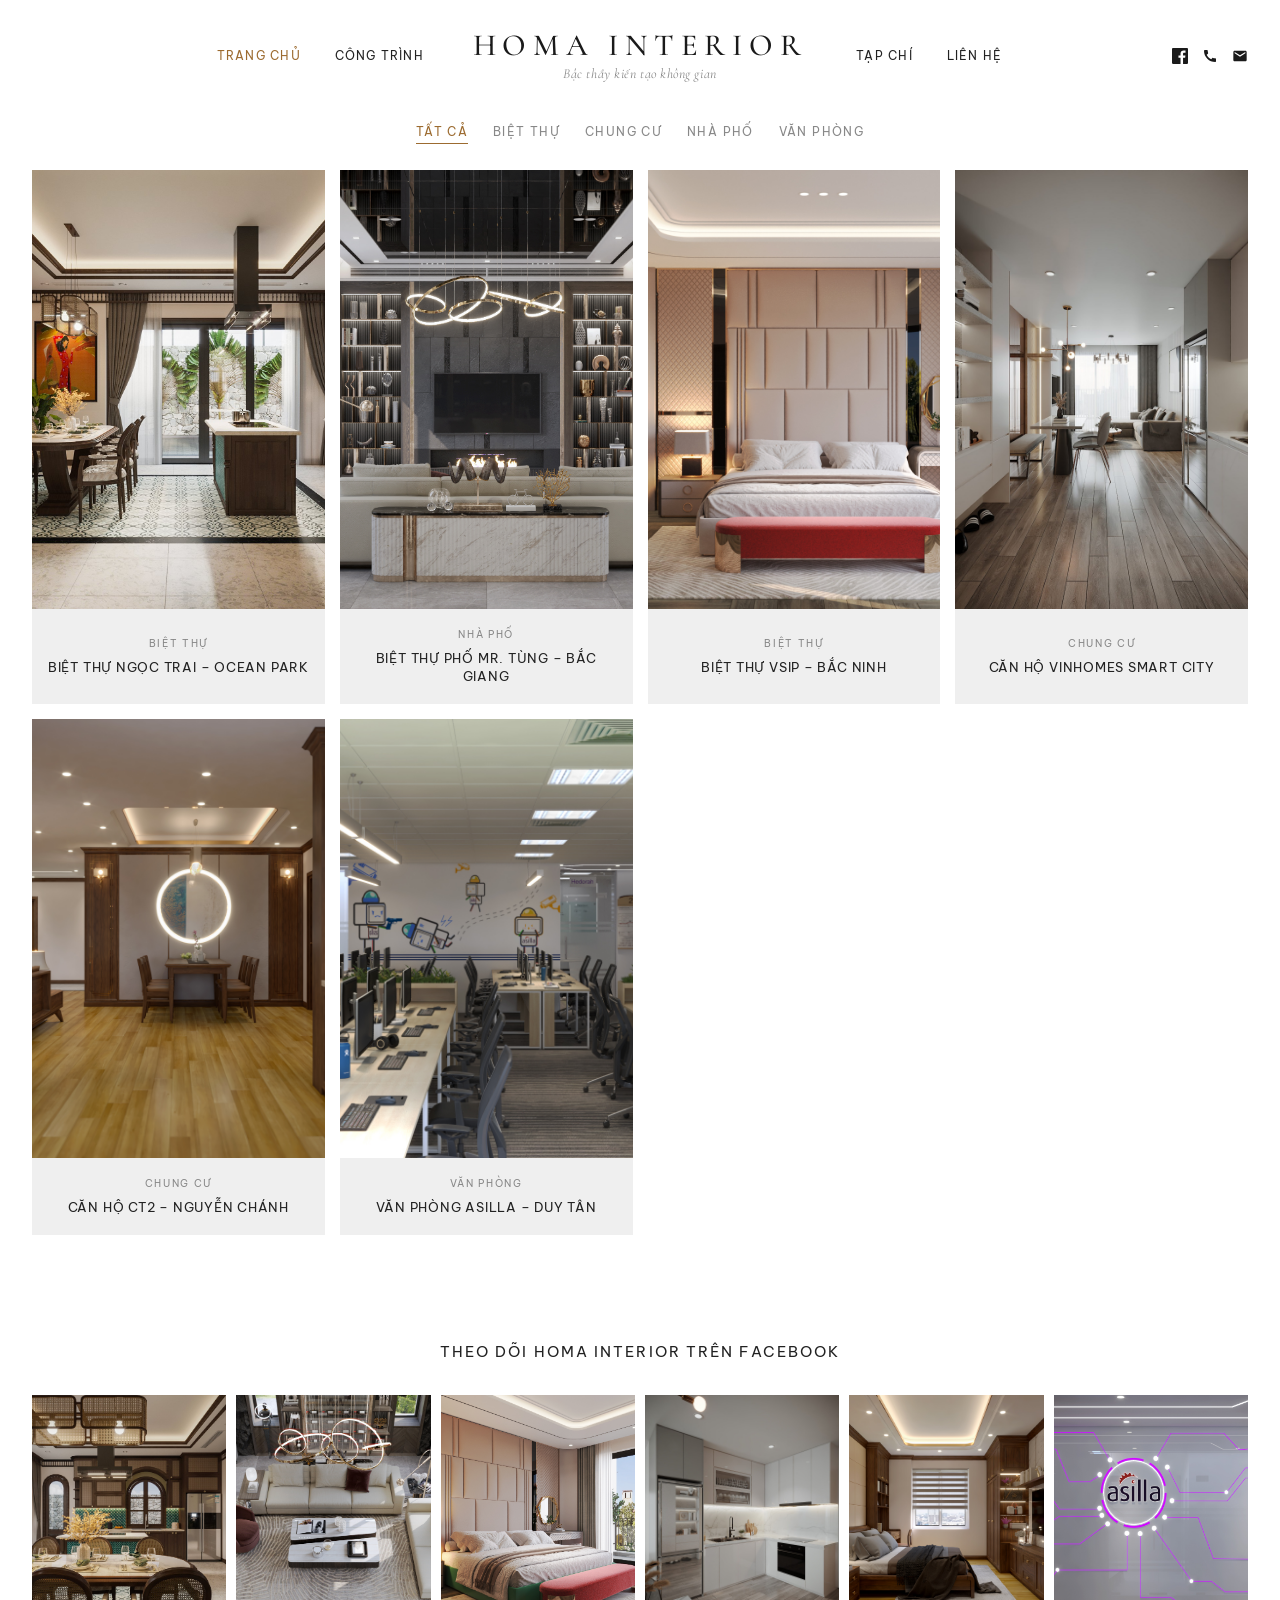
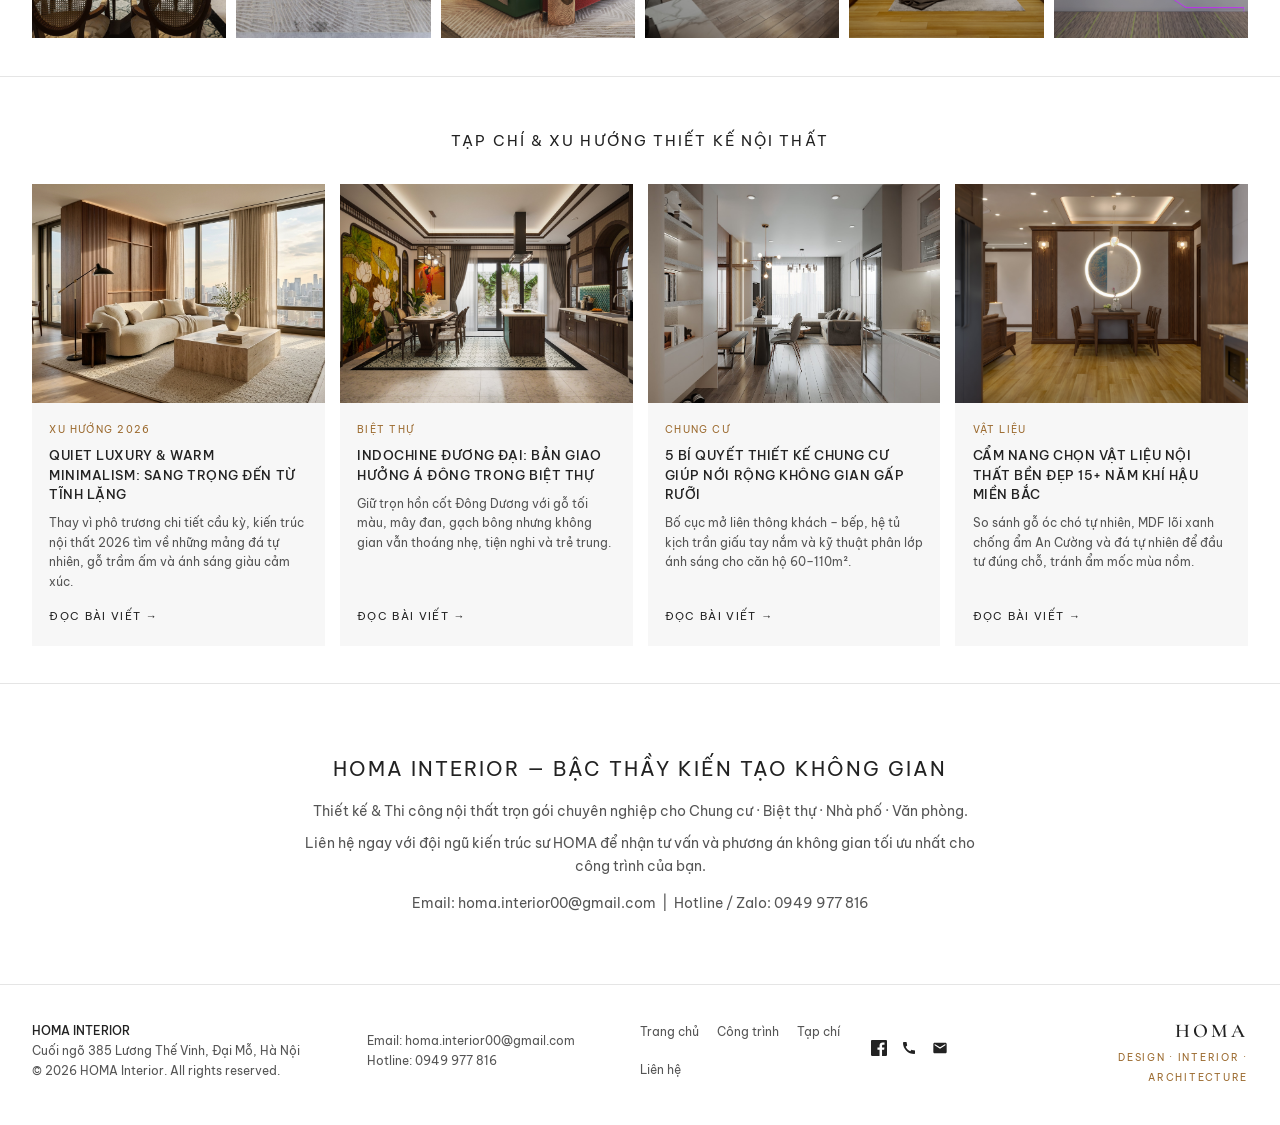
==== commit 8ee92b3a: "Redesign homepage and monograph project detail pages in GrandDesign architectural style" ====
--- a/index.html
+++ b/index.html
@@ -4,680 +4,179 @@
   <meta charset="UTF-8" />
   <meta name="viewport" content="width=device-width, initial-scale=1.0" />
   <title>HOMA INTERIOR — Bậc thầy kiến tạo không gian</title>
-  <meta name="description" content="HOMA INTERIOR – Bậc thầy kiến tạo không gian. Thiết kế &amp; Thi công nội thất trọn gói (Chung cư · Biệt thự · Nhà phố · Văn phòng) tại Hà Nội. Hotline: 0949 977 816." />
-  <meta property="og:title" content="HOMA INTERIOR — Bậc thầy kiến tạo không gian" />
-  <meta property="og:description" content="Thiết kế &amp; Thi công nội thất trọn gói (Chung cư · Biệt thự · Nhà phố · Văn phòng). Hotline: 0949 977 816." />
-  <meta property="og:type" content="website" />
+  <meta name="description" content="HOMA INTERIOR – Bậc thầy kiến tạo không gian. Thiết kế &amp; Thi công nội thất trọn gói (Chung cư · Biệt thự · Nhà phố · Văn phòng). Hotline: 0949 977 816." />
   <link rel="preconnect" href="https://fonts.googleapis.com" />
   <link rel="preconnect" href="https://fonts.gstatic.com" crossorigin />
-  <link href="https://fonts.googleapis.com/css2?family=Be+Vietnam+Pro:wght@300;400;500;600&family=Cormorant+Garamond:ital,wght@0,400;0,500;0,600;1,400;1,500&display=swap" rel="stylesheet" />
+  <link href="https://fonts.googleapis.com/css2?family=Be+Vietnam+Pro:wght@300;400;500;600&family=Cormorant+Garamond:ital,wght@0,400;0,500;0,600;1,400&display=swap" rel="stylesheet" />
   <link rel="stylesheet" href="styles.css" />
 </head>
 <body>
-  <!-- Header / Navigation -->
-  <header class="site-header" id="siteHeader">
-    <div class="container header-inner">
-      <a href="#top" class="brand" aria-label="HOMA Interior Trang chủ">
-        <span class="brand-mark">HOMA</span>
-        <span class="brand-sub">INTERIOR</span>
+  <!-- Header -->
+  <header class="gd-header" id="siteHeader">
+    <div class="container-fluid gd-header-inner">
+      <nav class="gd-nav-left" aria-label="Điều hướng trái">
+        <a href="index.html" class="gd-nav-link active">TRANG CHỦ</a>
+        <a href="#cong-trinh" class="gd-nav-link">CÔNG TRÌNH</a>
+      </nav>
+
+      <a href="index.html" class="gd-brand" aria-label="HOMA Interior Trang chủ">
+        <span class="gd-brand-name">HOMA INTERIOR</span>
+        <span class="gd-brand-tagline">Bậc thầy kiến tạo không gian</span>
       </a>
 
-      <nav class="nav-desktop" aria-label="Điều hướng chính">
-        <a href="#gioi-thieu">Về HOMA</a>
-        <a href="#dich-vu">Dịch vụ</a>
-        <a href="#du-an">Dự án</a>
-        <a href="#quy-trinh">Quy trình</a>
-        <a href="#xu-huong">Tạp chí</a>
-        <a href="#du-toan">Dự toán</a>
-      </nav>
+      <div class="gd-nav-right-wrap">
+        <nav class="gd-nav-right" aria-label="Điều hướng phải">
+          <a href="#tap-chi" class="gd-nav-link">TẠP CHÍ</a>
+          <a href="#lien-he" class="gd-nav-link">LIÊN HỆ</a>
+        </nav>
 
-      <div class="header-actions">
-        <a href="tel:0949977816" class="header-phone" title="Gọi Hotline HOMA Interior">
-          <svg width="15" height="15" viewBox="0 0 24 24" fill="none" stroke="currentColor" stroke-width="2" stroke-linecap="round" stroke-linejoin="round"><path d="M22 16.92v3a2 2 0 0 1-2.18 2 19.79 19.79 0 0 1-8.63-3.07 19.5 19.5 0 0 1-6-6 19.79 19.79 0 0 1-3.07-8.67A2 2 0 0 1 4.11 2h3a2 2 0 0 1 2 1.72 12.84 12.84 0 0 0 .7 2.81 2 2 0 0 1-.45 2.11L8.09 9.91a16 16 0 0 0 6 6l1.27-1.27a2 2 0 0 1 2.11-.45 12.84 12.84 0 0 0 2.81.7A2 2 0 0 1 22 16.92z"/></svg>
-          <span>0949 977 816</span>
-        </a>
-        <a href="https://www.facebook.com/homainterior.vn" target="_blank" rel="noopener noreferrer" class="icon-link" aria-label="Facebook HOMA Interior" title="Fanpage HOMA Interior">
-          <svg width="18" height="18" viewBox="0 0 24 24" fill="none" stroke="currentColor" stroke-width="1.8" stroke-linecap="round" stroke-linejoin="round"><path d="M18 2h-3a5 5 0 0 0-5 5v3H7v4h3v8h4v-8h3l1-4h-4V7a1 1 0 0 1 1-1h3z"/></svg>
-        </a>
-        <a href="#lien-he" class="btn btn-primary btn-sm">Tư vấn miễn phí</a>
-        <button class="menu-toggle" id="menuToggle" aria-label="Mở menu" aria-expanded="false">
+        <div class="gd-header-socials">
+          <a href="https://www.facebook.com/homainterior.vn" target="_blank" rel="noopener noreferrer" aria-label="Facebook HOMA Interior" title="Facebook HOMA Interior">
+            <svg width="16" height="16" viewBox="0 0 24 24" fill="currentColor"><path d="M22.675 0H1.325C.593 0 0 .593 0 1.325v21.351C0 23.407.593 24 1.325 24H12.82v-9.294H9.692v-3.622h3.128V8.413c0-3.1 1.893-4.788 4.659-4.788 1.325 0 2.463.099 2.795.143v3.24l-1.918.001c-1.504 0-1.795.715-1.795 1.763v2.313h3.587l-.467 3.622h-3.12V24h6.116c.73 0 1.323-.593 1.323-1.325V1.325C24 .593 23.407 0 22.675 0z"/></svg>
+          </a>
+          <a href="tel:0949977816" aria-label="Gọi Hotline 0949 977 816" title="Hotline: 0949 977 816">
+            <svg width="16" height="16" viewBox="0 0 24 24" fill="currentColor"><path d="M20.01 15.38c-1.23 0-2.42-.2-3.53-.56-.35-.12-.74-.03-1.01.24l-1.57 1.97c-2.83-1.35-5.48-3.9-6.89-6.83l1.95-1.66c.27-.28.35-.67.24-1.02-.37-1.11-.56-2.3-.56-3.53 0-.54-.45-.99-.99-.99H4.19C3.65 3 3 3.24 3 3.99 3 13.28 10.73 21 20.01 21c.71 0 .99-.63.99-1.18v-3.45c0-.54-.45-.99-.99-.99z"/></svg>
+          </a>
+          <a href="mailto:homa.interior00@gmail.com" aria-label="Email HOMA Interior" title="homa.interior00@gmail.com">
+            <svg width="16" height="16" viewBox="0 0 24 24" fill="currentColor"><path d="M20 4H4c-1.1 0-1.99.9-1.99 2L2 18c0 1.1.9 2 2 2h16c1.1 0 2-.9 2-2V6c0-1.1-.9-2-2-2zm0 4-8 5-8-5V6l8 5 8-5v2z"/></svg>
+          </a>
+        </div>
+
+        <button class="gd-menu-btn" id="menuToggle" aria-label="Mở menu">
           <span></span>
           <span></span>
         </button>
       </div>
     </div>
+
+    <div class="gd-mobile-menu" id="mobileMenu">
+      <a href="index.html" class="gd-nav-link active">TRANG CHỦ</a>
+      <a href="#cong-trinh" class="gd-nav-link">CÔNG TRÌNH</a>
+      <a href="#tap-chi" class="gd-nav-link">TẠP CHÍ</a>
+      <a href="#lien-he" class="gd-nav-link">LIÊN HỆ</a>
+      <a href="tel:0949977816" class="gd-nav-link">HOTLINE: 0949 977 816</a>
+    </div>
   </header>
 
-  <!-- Mobile Drawer -->
-  <div class="mobile-drawer" id="mobileDrawer" aria-hidden="true">
-    <div class="mobile-drawer-inner">
-      <nav class="mobile-nav">
-        <a href="#gioi-thieu" class="mobile-link">Về HOMA</a>
-        <a href="#dich-vu" class="mobile-link">Dịch vụ</a>
-        <a href="#du-an" class="mobile-link">Dự án tiêu biểu</a>
-        <a href="#quy-trinh" class="mobile-link">Quy trình làm việc</a>
-        <a href="#xu-huong" class="mobile-link">Tạp chí &amp; Xu hướng</a>
-        <a href="#du-toan" class="mobile-link">Dự toán nhanh</a>
-        <a href="#lien-he" class="mobile-link">Liên hệ tư vấn</a>
-      </nav>
-      <div class="mobile-footer">
-        <a href="tel:0949977816" class="btn btn-light full-width">
-          Gọi Hotline: 0949 977 816
+  <main>
+    <!-- Section 1: 4-Column Portrait Projects Grid (Gallery-as-Hero) -->
+    <section class="gd-projects-section" id="cong-trinh">
+      <div class="container-fluid">
+        <div class="gd-filter-bar" role="tablist" aria-label="Lọc công trình">
+          <button type="button" class="gd-filter-btn active" data-filter="all">TẤT CẢ</button>
+          <button type="button" class="gd-filter-btn" data-filter="villa">BIỆT THỰ</button>
+          <button type="button" class="gd-filter-btn" data-filter="apartment">CHUNG CƯ</button>
+          <button type="button" class="gd-filter-btn" data-filter="townhouse">NHÀ PHỐ</button>
+          <button type="button" class="gd-filter-btn" data-filter="office">VĂN PHÒNG</button>
+        </div>
+
+        <div class="gd-projects-grid" id="homeProjectsGrid"></div>
+      </div>
+    </section>
+
+    <!-- Section 2: 6-Column Visual Strip (Follow on Facebook) -->
+    <section class="gd-social-strip">
+      <div class="container-fluid">
+        <h2 class="gd-section-heading">THEO DÕI HOMA INTERIOR TRÊN FACEBOOK</h2>
+        <div class="gd-social-grid">
+          <a href="https://www.facebook.com/homainterior.vn" target="_blank" rel="noopener noreferrer" class="gd-social-item">
+            <img src="assets/project-ngoctrai-2.jpg" alt="HOMA Interior Indochine" loading="lazy" />
+          </a>
+          <a href="https://www.facebook.com/homainterior.vn" target="_blank" rel="noopener noreferrer" class="gd-social-item">
+            <img src="assets/project-bacgiang-2.jpg" alt="HOMA Interior Luxury Living" loading="lazy" />
+          </a>
+          <a href="https://www.facebook.com/homainterior.vn" target="_blank" rel="noopener noreferrer" class="gd-social-item">
+            <img src="assets/project-vsip-2.jpg" alt="HOMA Interior Master Suite" loading="lazy" />
+          </a>
+          <a href="https://www.facebook.com/homainterior.vn" target="_blank" rel="noopener noreferrer" class="gd-social-item">
+            <img src="assets/project-smartcity-2.jpg" alt="HOMA Interior Apartment" loading="lazy" />
+          </a>
+          <a href="https://www.facebook.com/homainterior.vn" target="_blank" rel="noopener noreferrer" class="gd-social-item">
+            <img src="assets/project-ct2-2.jpg" alt="HOMA Interior Wood Craft" loading="lazy" />
+          </a>
+          <a href="https://www.facebook.com/homainterior.vn" target="_blank" rel="noopener noreferrer" class="gd-social-item">
+            <img src="assets/project-asilla-2.jpg" alt="HOMA Interior Office" loading="lazy" />
+          </a>
+        </div>
+      </div>
+    </section>
+
+    <!-- Section 3: Editorial Journal / Interior Design Trends -->
+    <section class="gd-journal-section" id="tap-chi">
+      <div class="container-fluid">
+        <h2 class="gd-section-heading">TẠP CHÍ &amp; XU HƯỚNG THIẾT KẾ NỘI THẤT</h2>
+        <div class="gd-journal-grid" id="homeJournalGrid"></div>
+      </div>
+    </section>
+  </main>
+
+  <!-- Studio Statement & Contact CTA -->
+  <section class="gd-footer-top" id="lien-he">
+    <h4>HOMA INTERIOR — BẬC THẦY KIẾN TẠO KHÔNG GIAN</h4>
+    <p>Thiết kế &amp; Thi công nội thất trọn gói chuyên nghiệp cho Chung cư · Biệt thự · Nhà phố · Văn phòng.</p>
+    <p>Liên hệ ngay với đội ngũ kiến trúc sư HOMA để nhận tư vấn và phương án không gian tối ưu nhất cho công trình của bạn.</p>
+    <p class="gd-footer-contact-line">
+      Email: <a href="mailto:homa.interior00@gmail.com">homa.interior00@gmail.com</a>
+      &nbsp;|&nbsp;
+      Hotline / Zalo: <a href="tel:0949977816">0949 977 816</a>
+    </p>
+  </section>
+
+  <!-- Footer Bottom -->
+  <footer class="gd-footer-bottom">
+    <div class="container-fluid gd-footer-bottom-grid">
+      <div>
+        <strong>HOMA INTERIOR</strong><br />
+        Cuối ngõ 385 Lương Thế Vinh, Đại Mỗ, Hà Nội<br />
+        &copy; 2026 HOMA Interior. All rights reserved.
+      </div>
+      <div>
+        Email: <a href="mailto:homa.interior00@gmail.com">homa.interior00@gmail.com</a><br />
+        Hotline: <a href="tel:0949977816">0949 977 816</a>
+      </div>
+      <div class="gd-footer-links">
+        <a href="index.html">Trang chủ</a>
+        <a href="#cong-trinh">Công trình</a>
+        <a href="#tap-chi">Tạp chí</a>
+        <a href="#lien-he">Liên hệ</a>
+      </div>
+      <div class="gd-footer-socials">
+        <a href="https://www.facebook.com/homainterior.vn" target="_blank" rel="noopener noreferrer" aria-label="Facebook">
+          <svg width="16" height="16" viewBox="0 0 24 24" fill="currentColor"><path d="M22.675 0H1.325C.593 0 0 .593 0 1.325v21.351C0 23.407.593 24 1.325 24H12.82v-9.294H9.692v-3.622h3.128V8.413c0-3.1 1.893-4.788 4.659-4.788 1.325 0 2.463.099 2.795.143v3.24l-1.918.001c-1.504 0-1.795.715-1.795 1.763v2.313h3.587l-.467 3.622h-3.12V24h6.116c.73 0 1.323-.593 1.323-1.325V1.325C24 .593 23.407 0 22.675 0z"/></svg>
         </a>
-        <a href="https://www.facebook.com/homainterior.vn" target="_blank" rel="noopener noreferrer" class="btn btn-outline-light full-width">
-          Nhắn tin qua Facebook Page
+        <a href="tel:0949977816" aria-label="Hotline">
+          <svg width="16" height="16" viewBox="0 0 24 24" fill="currentColor"><path d="M20.01 15.38c-1.23 0-2.42-.2-3.53-.56-.35-.12-.74-.03-1.01.24l-1.57 1.97c-2.83-1.35-5.48-3.9-6.89-6.83l1.95-1.66c.27-.28.35-.67.24-1.02-.37-1.11-.56-2.3-.56-3.53 0-.54-.45-.99-.99-.99H4.19C3.65 3 3 3.24 3 3.99 3 13.28 10.73 21 20.01 21c.71 0 .99-.63.99-1.18v-3.45c0-.54-.45-.99-.99-.99z"/></svg>
         </a>
+        <a href="mailto:homa.interior00@gmail.com" aria-label="Email">
+          <svg width="16" height="16" viewBox="0 0 24 24" fill="currentColor"><path d="M20 4H4c-1.1 0-1.99.9-1.99 2L2 18c0 1.1.9 2 2 2h16c1.1 0 2-.9 2-2V6c0-1.1-.9-2-2-2zm0 4-8 5-8-5V6l8 5 8-5v2z"/></svg>
+        </a>
+      </div>
+      <div class="gd-footer-mark">
+        <span class="gd-footer-mark-main">HOMA</span>
+        <span class="gd-footer-mark-sub">DESIGN · INTERIOR · ARCHITECTURE</span>
+      </div>
+    </div>
+  </footer>
+
+  <!-- Article Reader Modal -->
+  <div class="gd-article-modal" id="articleModal" aria-hidden="true" role="dialog" aria-modal="true">
+    <div class="gd-article-dialog">
+      <button type="button" class="gd-article-close" id="articleModalClose" aria-label="Đóng bài viết">&times;</button>
+      <img class="gd-article-modal-img" id="articleModalImg" src="" alt="" />
+      <div class="gd-article-modal-inner">
+        <div class="gd-article-modal-meta" id="articleModalMeta"></div>
+        <h3 id="articleModalTitle"></h3>
+        <div class="gd-article-modal-body" id="articleModalBody"></div>
       </div>
     </div>
   </div>
 
-  <!-- Hero Section -->
-  <main id="top">
-    <section class="hero">
-      <div class="hero-media">
-        <img src="assets/hero-living.jpg" alt="Không gian phòng khách thiết kế bởi HOMA Interior" class="hero-img" />
-        <div class="hero-overlay"></div>
-      </div>
+  <!-- Back to Top -->
+  <button type="button" class="gd-back-top" id="backToTop" aria-label="Lên đầu trang">
+    <svg width="16" height="16" viewBox="0 0 24 24" fill="none" stroke="currentColor" stroke-width="2.2" stroke-linecap="round" stroke-linejoin="round"><polyline points="18 15 12 9 6 15"/></svg>
+  </button>
 
-      <div class="container hero-content">
-        <p class="eyebrow reveal">HOMA INTERIOR — BẬC THẦY KIẾN TẠO KHÔNG GIAN</p>
-        <h1 class="hero-title reveal">
-          Bậc thầy kiến tạo<br />
-          <em>không gian sống đẳng cấp</em>
-        </h1>
-        <p class="hero-subtitle reveal">
-          Thiết kế &amp; Thi công nội thất trọn gói cho <strong>Chung cư · Biệt thự · Nhà phố · Văn phòng</strong> — nơi thẩm mỹ đương đại hòa quyện cùng công năng chuẩn mực.
-        </p>
-        <div class="hero-cta reveal">
-          <a href="#du-an" class="btn btn-light">Khám phá dự án</a>
-          <a href="#du-toan" class="btn btn-ghost">Ước tính chi phí</a>
-        </div>
-
-        <div class="hero-metrics reveal">
-          <div class="metric-item">
-            <span class="metric-value">120+</span>
-            <span class="metric-label">Công trình bàn giao</span>
-          </div>
-          <div class="metric-divider"></div>
-          <div class="metric-item">
-            <span class="metric-value">98%</span>
-            <span class="metric-label">Giống bản vẽ 3D</span>
-          </div>
-          <div class="metric-divider"></div>
-          <div class="metric-item">
-            <span class="metric-value">24 tháng</span>
-            <span class="metric-label">Bảo hành thi công</span>
-          </div>
-        </div>
-      </div>
-    </section>
-
-    <!-- Philosophy / About Section -->
-    <section class="section about-section" id="gioi-thieu">
-      <div class="container about-grid">
-        <div class="about-image-wrap reveal">
-          <img src="assets/project-villa.jpg" alt="Kiến trúc nội thất biệt thự HOMA Interior" class="about-img" loading="lazy" />
-          <div class="about-badge">
-            <span class="badge-title">HOMA Craftsmanship</span>
-            <span class="badge-desc">Chú trọng từng đường nét, ánh sáng &amp; chất liệu tự nhiên</span>
-          </div>
-        </div>
-
-        <div class="about-content reveal">
-          <p class="section-kicker">TRIẾT LÝ THIẾT KẾ</p>
-          <h2 class="section-title">
-            Ngôi nhà không chỉ để ở, mà là nơi <em>nuôi dưỡng bình yên</em>
-          </h2>
-          <p class="section-lead">
-            Tại <strong>HOMA Interior</strong>, mỗi công trình bắt đầu từ việc lắng nghe thói quen sinh hoạt, gu thẩm mỹ và nhịp sống riêng của gia chủ. Chúng tôi không chạy theo xu hướng nhất thời mà hướng đến vẻ đẹp vượt thời gian.
-          </p>
-          <p class="section-text">
-            Từ việc lựa chọn vân gỗ tự nhiên, đá travertine mộc mạc cho đến bố cục ánh sáng mềm mại, đội ngũ kiến trúc sư và xưởng sản xuất của HOMA đảm bảo sự đồng nhất tuyệt đối từ bản vẽ ý tưởng đến ngày trao chìa khóa.
-          </p>
-
-          <div class="pillars-grid">
-            <div class="pillar">
-              <span class="pillar-num">01</span>
-              <h3>Tối ưu công năng</h3>
-              <p>Phân bổ mặt bằng khoa học, tận dụng tối đa ánh sáng tự nhiên và thông gió.</p>
-            </div>
-            <div class="pillar">
-              <span class="pillar-num">02</span>
-              <h3>Vật liệu chọn lọc</h3>
-              <p>Gỗ An Cường, gỗ tự nhiên nhập khẩu, đá tự nhiên &amp; phụ kiện chính hãng.</p>
-            </div>
-            <div class="pillar">
-              <span class="pillar-num">03</span>
-              <h3>Minh bạch chi phí</h3>
-              <p>Báo giá chi tiết từng hạng mục, cam kết không phát sinh ngoài hợp đồng.</p>
-            </div>
-          </div>
-        </div>
-      </div>
-    </section>
-
-    <!-- Services Section -->
-    <section class="section services-section" id="dich-vu">
-      <div class="container">
-        <div class="section-header reveal">
-          <div>
-            <p class="section-kicker">DỊCH VỤ CHUYÊN BIỆT</p>
-            <h2 class="section-title">Giải pháp nội thất <em>trọn gói</em></h2>
-          </div>
-          <p class="section-desc">
-            Đồng hành cùng khách hàng xuyên suốt từ khâu lên ý tưởng, thiết kế 3D cho đến sản xuất và thi công hoàn thiện.
-          </p>
-        </div>
-
-        <div class="services-grid">
-          <article class="service-card reveal">
-            <div class="service-top">
-              <span class="service-index">01</span>
-              <span class="service-tag">Phổ biến</span>
-            </div>
-            <h3>Thiết kế nội thất Căn hộ &amp; Penthouse</h3>
-            <p>Tối ưu diện tích thông minh cho căn hộ 1–3 phòng ngủ, Duplex và Penthouse theo phong cách Modern Luxury, Japandi hoặc Minimalist.</p>
-            <ul class="service-list">
-              <li>Bố trí mặt bằng công năng 2D</li>
-              <li>Phối cảnh 3D chân thực từng góc nhìn</li>
-              <li>Hồ sơ kỹ thuật điện nước &amp; chi tiết đồ gỗ</li>
-            </ul>
-          </article>
-
-          <article class="service-card reveal">
-            <div class="service-top">
-              <span class="service-index">02</span>
-            </div>
-            <h3>Thiết kế &amp; Thi công Biệt thự, Nhà phố</h3>
-            <p>Kiến tạo không gian sống đẳng cấp, hài hòa giữa kiến trúc ngoại thất và nội thất bên trong, thể hiện rõ vị thế của gia chủ.</p>
-            <ul class="service-list">
-              <li>Tư vấn cải tạo kết cấu &amp; ánh sáng</li>
-              <li>Thiết kế đồ nội thất may đo riêng biệt</li>
-              <li>Giám sát tác giả trực tiếp tại công trình</li>
-            </ul>
-          </article>
-
-          <article class="service-card reveal">
-            <div class="service-top">
-              <span class="service-index">03</span>
-            </div>
-            <h3>Thi công hoàn thiện Chìa khóa trao tay</h3>
-            <p>Sản xuất trực tiếp tại xưởng nội thất tiêu chuẩn cao, kiểm soát chặt chẽ tiến độ, chất lượng bề mặt và độ hoàn thiện sắc nét.</p>
-            <ul class="service-list">
-              <li>Thi công phần thô, trần thạch cao, sơn hiệu ứng</li>
-              <li>Sản xuất &amp; lắp đặt đồ gỗ nội thất</li>
-              <li>Bảo hành 24 tháng, bảo trì trọn đời</li>
-            </ul>
-          </article>
-
-          <article class="service-card reveal">
-            <div class="service-top">
-              <span class="service-index">04</span>
-            </div>
-            <h3>Không gian Thương mại &amp; Showroom</h3>
-            <p>Thiết kế văn phòng, boutique, café và showroom mang đậm bản sắc thương hiệu, nâng tầm trải nghiệm khách hàng ngay từ cái nhìn đầu tiên.</p>
-            <ul class="service-list">
-              <li>Định hình ngôn ngữ không gian theo nhận diện</li>
-              <li>Tối ưu luồng di chuyển &amp; trưng bày</li>
-              <li>Thi công nhanh gọn, đúng tiến độ khai trương</li>
-            </ul>
-          </article>
-        </div>
-      </div>
-    </section>
-
-    <!-- Featured Projects Section -->
-    <section class="section projects-section" id="du-an">
-      <div class="container">
-        <div class="section-header reveal">
-          <div>
-            <p class="section-kicker">DỰ ÁN THỰC TẾ TIÊU BIỂU</p>
-            <h2 class="section-title">Tác phẩm <em>HOMA Interior</em></h2>
-          </div>
-
-          <div class="filter-tabs" role="tablist" aria-label="Lọc dự án theo loại hình">
-            <button class="filter-btn active" data-filter="all" role="tab" aria-selected="true">Tất cả</button>
-            <button class="filter-btn" data-filter="villa" role="tab" aria-selected="false">Biệt thự</button>
-            <button class="filter-btn" data-filter="apartment" role="tab" aria-selected="false">Chung cư</button>
-            <button class="filter-btn" data-filter="townhouse" role="tab" aria-selected="false">Nhà phố</button>
-            <button class="filter-btn" data-filter="office" role="tab" aria-selected="false">Văn phòng</button>
-          </div>
-        </div>
-
-        <div class="projects-grid projects-grid-3" id="projectsGrid">
-          <!-- Project 1: Biệt thự Ngọc Trai - Vinhomes Ocean Park -->
-          <article class="project-card reveal" data-category="villa" data-project-id="0">
-            <div class="project-thumb">
-              <img src="assets/project-ngoctrai.jpg" alt="Biệt thự Ngọc Trai – Vinhomes Ocean Park" loading="lazy" />
-              <div class="project-hover">
-                <span class="view-pill">Xem chi tiết</span>
-              </div>
-            </div>
-            <div class="project-meta">
-              <span class="project-type">Biệt thự • Indochine Luxury</span>
-              <h3>Biệt thự Ngọc Trai – Vinhomes Ocean Park</h3>
-              <p>Bản giao hưởng Đông Dương sang trọng với tranh sen vẽ tay, gạch bông cổ điển, gỗ tối màu và mây đan thủ công.</p>
-            </div>
-          </article>
-
-          <!-- Project 2: Nhà phố / Biệt thự Mr. Tùng - Bắc Giang -->
-          <article class="project-card reveal" data-category="townhouse" data-project-id="1">
-            <div class="project-thumb">
-              <img src="assets/project-bacgiang.jpg" alt="Biệt thự Phố Mr. Tùng – Bắc Giang" loading="lazy" />
-              <div class="project-hover">
-                <span class="view-pill">Xem chi tiết</span>
-              </div>
-            </div>
-            <div class="project-meta">
-              <span class="project-type">Nhà phố • Modern Luxury</span>
-              <h3>Biệt thự Phố Mr. Tùng – Bắc Giang</h3>
-              <p>Phòng khách đẳng cấp với trần kính phản chiếu, đèn chùm vòng đồng nghệ thuật, vách đá tự nhiên và cầu thang hắt sáng.</p>
-            </div>
-          </article>
-
-          <!-- Project 3: Biệt thự VSIP Bắc Ninh -->
-          <article class="project-card reveal" data-category="villa" data-project-id="2">
-            <div class="project-thumb">
-              <img src="assets/project-vsip.jpg" alt="Biệt thự VSIP – Bắc Ninh" loading="lazy" />
-              <div class="project-hover">
-                <span class="view-pill">Xem chi tiết</span>
-              </div>
-            </div>
-            <div class="project-meta">
-              <span class="project-type">Biệt thự • Contemporary Luxury</span>
-              <h3>Biệt thự VSIP – Bắc Ninh</h3>
-              <p>Phòng ngủ Master chuẩn nghỉ dưỡng với hệ tủ kính khung đồng, vách đầu giường bọc da cao cấp và ánh sáng ngập tràn.</p>
-            </div>
-          </article>
-
-          <!-- Project 4: Chung cư Vinhomes Smart City -->
-          <article class="project-card reveal" data-category="apartment" data-project-id="3">
-            <div class="project-thumb">
-              <img src="assets/project-smartcity.jpg" alt="Căn hộ Vinhomes Smart City – Hà Nội" loading="lazy" />
-              <div class="project-hover">
-                <span class="view-pill">Xem chi tiết</span>
-              </div>
-            </div>
-            <div class="project-meta">
-              <span class="project-type">Chung cư • Modern Minimalist</span>
-              <h3>Căn hộ Vinhomes Smart City</h3>
-              <p>Không gian khách – bếp liên thông thoáng đãng, bảng màu trung tính ấm áp giúp mở rộng tối đa diện tích sử dụng.</p>
-            </div>
-          </article>
-
-          <!-- Project 5: Chung cư CT2 Nguyễn Chánh -->
-          <article class="project-card reveal" data-category="apartment" data-project-id="4">
-            <div class="project-thumb">
-              <img src="assets/project-ct2.jpg" alt="Căn hộ CT2 – Nguyễn Chánh, Hà Nội" loading="lazy" />
-              <div class="project-hover">
-                <span class="view-pill">Xem chi tiết</span>
-              </div>
-            </div>
-            <div class="project-meta">
-              <span class="project-type">Chung cư • Warm Contemporary</span>
-              <h3>Căn hộ CT2 – Nguyễn Chánh</h3>
-              <p>Ấm cúng và sang trọng với hệ nội thất gỗ óc chó trầm ấm, ánh sáng gián tiếp dịu nhẹ cùng điểm nhấn gương tròn nghệ thuật.</p>
-            </div>
-          </article>
-
-          <!-- Project 6: Văn phòng Asilla Duy Tân -->
-          <article class="project-card reveal" data-category="office" data-project-id="5">
-            <div class="project-thumb">
-              <img src="assets/project-asilla.jpg" alt="Văn phòng Asilla – Duy Tân, Hà Nội" loading="lazy" />
-              <div class="project-hover">
-                <span class="view-pill">Xem chi tiết</span>
-              </div>
-            </div>
-            <div class="project-meta">
-              <span class="project-type">Văn phòng • Modern Tech Office</span>
-              <h3>Văn phòng Asilla – Duy Tân</h3>
-              <p>Không gian làm việc mở chuẩn doanh nghiệp công nghệ Nhật Bản: ánh sáng tuyến tính, mảng xanh và phòng họp kính cách âm.</p>
-            </div>
-          </article>
-        </div>
-      </div>
-    </section>
-
-    <!-- Process Section (Dark Architectural Band) -->
-    <section class="section process-section" id="quy-trinh">
-      <div class="container">
-        <div class="section-header reveal">
-          <div>
-            <p class="section-kicker kicker-light">QUY TRÌNH CHUYÊN NGHIỆP</p>
-            <h2 class="section-title title-light">5 bước kiến tạo <em>tổ ấm hoàn hảo</em></h2>
-          </div>
-          <p class="section-desc desc-light">
-            Quy trình minh bạch, bám sát tiến độ giúp bạn an tâm tuyệt đối trong suốt hành trình xây dựng không gian sống.
-          </p>
-        </div>
-
-        <div class="process-grid">
-          <div class="process-step reveal">
-            <span class="step-num">01</span>
-            <h3>Khảo sát &amp; Lắng nghe</h3>
-            <p>Đo đạc hiện trạng thực tế, trao đổi nhu cầu sử dụng, phong cách yêu thích và ngân sách dự kiến.</p>
-          </div>
-          <div class="process-step reveal">
-            <span class="step-num">02</span>
-            <h3>Concept 2D &amp; 3D</h3>
-            <p>Lên phương án bố trí mặt bằng tối ưu và dựng phối cảnh 3D chi tiết từng không gian.</p>
-          </div>
-          <div class="process-step reveal">
-            <span class="step-num">03</span>
-            <h3>Dự toán &amp; Vật liệu</h3>
-            <p>Trình mẫu vật liệu thực tế, chốt báo giá chi tiết minh bạch và ký kết hợp đồng thi công.</p>
-          </div>
-          <div class="process-step reveal">
-            <span class="step-num">04</span>
-            <h3>Sản xuất &amp; Thi công</h3>
-            <p>Gia công đồ nội thất tại xưởng chuẩn kỹ thuật và lắp đặt đồng bộ dưới sự giám sát chặt chẽ.</p>
-          </div>
-          <div class="process-step reveal">
-            <span class="step-num">05</span>
-            <h3>Nghiệm thu &amp; Bảo hành</h3>
-            <p>Vệ sinh công nghiệp, bàn giao chìa khóa trao tay và kích hoạt chế độ bảo hành 24 tháng.</p>
-          </div>
-        </div>
-      </div>
-    </section>
-
-    <!-- Editorial Journal & Interior Design Trends Section -->
-    <section class="section journal-section" id="xu-huong">
-      <div class="container">
-        <div class="section-header reveal">
-          <div>
-            <p class="section-kicker">TẠP CHÍ HOMA • GÓC NHÌN KIẾN TRÚC SƯ</p>
-            <h2 class="section-title">Xu hướng &amp; Cẩm nang <em>thiết kế nội thất</em></h2>
-          </div>
-          <p class="section-desc">
-            Cập nhật những trào lưu kiến trúc – nội thất dẫn đầu 2026 và kinh nghiệm thực tế từ đội ngũ KTS HOMA Interior giúp bạn xây dựng tổ ấm bền vững.
-          </p>
-        </div>
-
-        <div class="journal-grid">
-          <article class="article-card reveal" data-article-id="0">
-            <div class="article-thumb">
-              <img src="assets/hero-living.jpg" alt="Xu hướng Quiet Luxury &amp; Warm Minimalism 2026" loading="lazy" />
-              <span class="article-badge">Xu hướng 2026</span>
-            </div>
-            <div class="article-body">
-              <div class="article-meta">
-                <span>Phong cách sống</span>
-                <span>•</span>
-                <span>5 phút đọc</span>
-              </div>
-              <h3>Quiet Luxury &amp; Warm Minimalism: Khi sự sang trọng đến từ tĩnh lặng</h3>
-              <p>Thay vì phô trương chi tiết cầu kỳ, giới tinh hoa năm 2026 tìm về những mảng tường đá travertine, gỗ tự nhiên trầm ấm và ánh sáng giàu cảm xúc.</p>
-              <span class="article-readmore">Đọc bài viết &rarr;</span>
-            </div>
-          </article>
-
-          <article class="article-card reveal" data-article-id="1">
-            <div class="article-thumb">
-              <img src="assets/project-ngoctrai.jpg" alt="Nghệ thuật Indochine Đương Đại" loading="lazy" />
-              <span class="article-badge">Biệt thự</span>
-            </div>
-            <div class="article-body">
-              <div class="article-meta">
-                <span>Di sản &amp; Đương đại</span>
-                <span>•</span>
-                <span>6 phút đọc</span>
-              </div>
-              <h3>Indochine Đương Đại: Bản giao hưởng Á Đông giữa lòng biệt thự hiện đại</h3>
-              <p>Làm thế nào để giữ trọn hồn cốt Đông Dương với gỗ tối màu, mây đan, gạch bông mà không gian vẫn thoáng nhẹ, tiện nghi và trẻ trung?</p>
-              <span class="article-readmore">Đọc bài viết &rarr;</span>
-            </div>
-          </article>
-
-          <article class="article-card reveal" data-article-id="2">
-            <div class="article-thumb">
-              <img src="assets/project-smartcity.jpg" alt="Thiết kế nội thất chung cư thông minh" loading="lazy" />
-              <span class="article-badge">Chung cư</span>
-            </div>
-            <div class="article-body">
-              <div class="article-meta">
-                <span>Giải pháp không gian</span>
-                <span>•</span>
-                <span>4 phút đọc</span>
-              </div>
-              <h3>5 bí quyết thiết kế căn hộ chung cư giúp “nới rộng” không gian gấp rưỡi</h3>
-              <p>Từ bố cục mở liên thông khách – bếp, hệ tủ kịch trần giấu tay nắm cho đến kỹ thuật phân lớp ánh sáng — giải pháp tối ưu cho căn hộ 60–110m².</p>
-              <span class="article-readmore">Đọc bài viết &rarr;</span>
-            </div>
-          </article>
-
-          <article class="article-card reveal" data-article-id="3">
-            <div class="article-thumb">
-              <img src="assets/project-ct2.jpg" alt="Cẩm nang chọn vật liệu nội thất bền đẹp" loading="lazy" />
-              <span class="article-badge">Vật liệu</span>
-            </div>
-            <div class="article-body">
-              <div class="article-meta">
-                <span>Kinh nghiệm thi công</span>
-                <span>•</span>
-                <span>6 phút đọc</span>
-              </div>
-              <h3>Cẩm nang chọn vật liệu nội thất bền đẹp 15+ năm theo khí hậu miền Bắc</h3>
-              <p>So sánh chi tiết gỗ óc chó tự nhiên, gỗ công nghiệp MDF lõi xanh chống ẩm An Cường và đá tự nhiên để đầu tư đúng chỗ, tránh ẩm mốc nồm ẩm.</p>
-              <span class="article-readmore">Đọc bài viết &rarr;</span>
-            </div>
-          </article>
-        </div>
-      </div>
-    </section>
-
-    <!-- Interactive Cost Estimator & Contact Section -->
-    <section class="section contact-section" id="du-toan">
-      <div class="container contact-grid">
-        <!-- Left: Quick Estimator -->
-        <div class="estimator-card reveal">
-          <p class="section-kicker">CÔNG CỤ THAM KHẢO</p>
-          <h2 class="card-title">Ước tính ngân sách <em>nhanh</em></h2>
-          <p class="card-subtitle">Chọn thông số công trình để nhận khoảng chi phí thiết kế &amp; thi công tham khảo ngay lập tức.</p>
-
-          <div class="form-group">
-            <label for="estType">Loại hình công trình</label>
-            <select id="estType">
-              <option value="apartment">Căn hộ chung cư</option>
-              <option value="townhouse">Nhà phố</option>
-              <option value="villa">Biệt thự / Penthouse</option>
-              <option value="commercial">Showroom / Văn phòng / Café</option>
-            </select>
-          </div>
-
-          <div class="form-group">
-            <div class="range-header">
-              <label for="estArea">Diện tích sàn</label>
-              <strong id="estAreaLabel">90 m²</strong>
-            </div>
-            <input type="range" id="estArea" min="35" max="400" step="5" value="90" />
-            <div class="range-ticks">
-              <span>35 m²</span>
-              <span>200 m²</span>
-              <span>400 m²</span>
-            </div>
-          </div>
-
-          <div class="form-group">
-            <label>Gói hoàn thiện</label>
-            <div class="package-options" role="radiogroup" aria-label="Gói hoàn thiện">
-              <button type="button" class="pkg-btn" data-pkg="standard">
-                <span class="pkg-name">Tiêu chuẩn</span>
-                <span class="pkg-note">Gỗ MDF chống ẩm</span>
-              </button>
-              <button type="button" class="pkg-btn active" data-pkg="premium">
-                <span class="pkg-name">Cao cấp</span>
-                <span class="pkg-note">An Cường / Veneer</span>
-              </button>
-              <button type="button" class="pkg-btn" data-pkg="luxury">
-                <span class="pkg-name">Luxury</span>
-                <span class="pkg-note">Gỗ tự nhiên &amp; Đá</span>
-              </button>
-            </div>
-          </div>
-
-          <div class="estimate-result">
-            <div class="est-row">
-              <span>Chi phí thiết kế (tham khảo)</span>
-              <strong id="designCost">22 – 27 triệu VNĐ</strong>
-            </div>
-            <div class="est-row est-highlight">
-              <span>Thi công trọn gói (tham khảo)</span>
-              <strong id="buildCost">360 – 450 triệu VNĐ</strong>
-            </div>
-            <p class="est-disclaimer">* Mức giá mang tính tham khảo. Miễn phí 50%–100% phí thiết kế khi ký hợp đồng thi công trọn gói tại HOMA Interior.</p>
-          </div>
-        </div>
-
-        <!-- Right: Consultation Form -->
-        <div class="consult-card reveal" id="lien-he">
-          <p class="section-kicker">LIÊN HỆ TƯ VẤN</p>
-          <h2 class="card-title">Đặt lịch tư vấn <em>cùng KTS HOMA</em></h2>
-          <p class="card-subtitle">Để lại thông tin hoặc nhắn trực tiếp qua Fanpage, kiến trúc sư của chúng tôi sẽ liên hệ trong vòng 30 phút.</p>
-
-          <form id="consultForm" class="consult-form" novalidate>
-            <div class="form-row">
-              <div class="form-group">
-                <label for="clientName">Họ và tên *</label>
-                <input type="text" id="clientName" name="name" placeholder="Nguyễn Minh Anh" required />
-              </div>
-              <div class="form-group">
-                <label for="clientPhone">Số điện thoại / Zalo *</label>
-                <input type="tel" id="clientPhone" name="phone" placeholder="09xx xxx xxx" required />
-              </div>
-            </div>
-
-            <div class="form-group">
-              <label for="clientNote">Nhu cầu của bạn</label>
-              <textarea id="clientNote" name="note" rows="3" placeholder="VD: Thiết kế thi công căn hộ 2PN 80m², dự kiến nhận nhà tháng tới..."></textarea>
-            </div>
-
-            <button type="submit" class="btn btn-primary full-width">Gửi yêu cầu tư vấn miễn phí</button>
-
-            <div class="form-divider"><span>hoặc kết nối nhanh</span></div>
-
-            <div class="quick-connect-row">
-              <a href="tel:0949977816" class="btn btn-outline full-width">
-                <svg width="16" height="16" viewBox="0 0 24 24" fill="none" stroke="currentColor" stroke-width="2" stroke-linecap="round" stroke-linejoin="round"><path d="M22 16.92v3a2 2 0 0 1-2.18 2 19.79 19.79 0 0 1-8.63-3.07 19.5 19.5 0 0 1-6-6 19.79 19.79 0 0 1-3.07-8.67A2 2 0 0 1 4.11 2h3a2 2 0 0 1 2 1.72 12.84 12.84 0 0 0 .7 2.81 2 2 0 0 1-.45 2.11L8.09 9.91a16 16 0 0 0 6 6l1.27-1.27a2 2 0 0 1 2.11-.45 12.84 12.84 0 0 0 2.81.7A2 2 0 0 1 22 16.92z"/></svg>
-                Gọi 0949 977 816
-              </a>
-              <a href="https://www.facebook.com/homainterior.vn" target="_blank" rel="noopener noreferrer" class="btn btn-facebook full-width">
-                <svg width="17" height="17" viewBox="0 0 24 24" fill="currentColor"><path d="M24 12.073c0-6.627-5.373-12-12-12s-12 5.373-12 12c0 5.99 4.388 10.954 10.125 11.854v-8.385H7.078v-3.47h3.047V9.43c0-3.007 1.792-4.669 4.533-4.669 1.312 0 2.686.235 2.686.235v2.953H15.83c-1.491 0-1.956.925-1.956 1.874v2.25h3.328l-.532 3.47h-2.796v8.385C19.612 23.027 24 18.062 24 12.073z"/></svg>
-                Facebook Page
-              </a>
-            </div>
-
-            <div class="form-status" id="formStatus" role="status" aria-live="polite"></div>
-          </form>
-        </div>
-      </div>
-    </section>
-  </main>
-
-  <!-- Footer -->
-  <footer class="site-footer">
-    <div class="container footer-grid">
-      <div class="footer-brand">
-        <a href="#top" class="brand brand-light">
-          <span class="brand-mark">HOMA</span>
-          <span class="brand-sub">INTERIOR</span>
-        </a>
-        <p class="footer-about">
-          <strong>HOMA INTERIOR – Bậc thầy kiến tạo không gian.</strong><br />
-          Thiết kế &amp; Thi công nội thất trọn gói cho Chung cư · Biệt thự · Nhà phố · Văn phòng.
-        </p>
-      </div>
-
-      <div class="footer-col">
-        <h4>Điều hướng</h4>
-        <ul>
-          <li><a href="#gioi-thieu">Về HOMA</a></li>
-          <li><a href="#dich-vu">Dịch vụ</a></li>
-          <li><a href="#du-an">Dự án tiêu biểu</a></li>
-          <li><a href="#quy-trinh">Quy trình làm việc</a></li>
-          <li><a href="#du-toan">Dự toán nhanh</a></li>
-        </ul>
-      </div>
-
-      <div class="footer-col">
-        <h4>Thông tin liên hệ</h4>
-        <ul class="contact-list">
-          <li><strong>Hotline / Zalo:</strong> <a href="tel:0949977816">0949 977 816</a></li>
-          <li><strong>Email:</strong> <a href="mailto:homa.interior00@gmail.com">homa.interior00@gmail.com</a></li>
-          <li><strong>Địa chỉ:</strong> <a href="https://maps.google.com/?q=Cu%E1%BB%91i+ng%C3%B5+385+L%C6%B0%C6%A1ng+Th%E1%BA%BF+Vinh,+%C4%90%E1%BA%A1i+M%E1%BB%97,+H%C3%A0+N%E1%BB%99i" target="_blank" rel="noopener noreferrer">Cuối ngõ 385 Lương Thế Vinh, Đại Mỗ, Hà Nội</a></li>
-          <li><strong>Fanpage:</strong> <a href="https://www.facebook.com/homainterior.vn" target="_blank" rel="noopener noreferrer">fb.com/homainterior.vn</a></li>
-        </ul>
-      </div>
-    </div>
-
-    <div class="container footer-bottom">
-      <p>&copy; 2026 HOMA INTERIOR. All rights reserved.</p>
-      <p>Bậc thầy kiến tạo không gian • Chung cư · Biệt thự · Nhà phố · Văn phòng</p>
-    </div>
-  </footer>
-
-  <!-- Project Detail Modal -->
-  <div class="modal" id="projectModal" aria-hidden="true" role="dialog" aria-modal="true" aria-labelledby="modalTitle">
-    <div class="modal-backdrop" id="modalBackdrop"></div>
-    <div class="modal-dialog project-dialog">
-      <button class="modal-close" id="modalClose" aria-label="Đóng chi tiết dự án">&times;</button>
-      <div class="modal-media">
-        <div class="modal-stage">
-          <img id="modalImage" src="" alt="" />
-          <button type="button" class="gallery-nav gallery-prev" id="galleryPrev" aria-label="Ảnh trước">&#8249;</button>
-          <button type="button" class="gallery-nav gallery-next" id="galleryNext" aria-label="Ảnh tiếp theo">&#8250;</button>
-          <span class="gallery-counter" id="galleryCounter">1 / 4</span>
-        </div>
-        <div class="modal-thumbs" id="modalThumbs" role="listbox" aria-label="Thư viện ảnh dự án"></div>
-      </div>
-      <div class="modal-body">
-        <span class="section-kicker" id="modalCategory"></span>
-        <h3 id="modalTitle"></h3>
-        <p id="modalDesc"></p>
-        <div class="modal-specs" id="modalSpecs"></div>
-        <div class="modal-actions">
-          <a href="#lien-he" class="btn btn-primary" id="modalConsultBtn">Tư vấn mẫu thiết kế tương tự</a>
-          <a href="https://www.facebook.com/homainterior.vn" target="_blank" rel="noopener noreferrer" class="btn btn-outline">Xem thêm trên Facebook</a>
-        </div>
-      </div>
-    </div>
-  </div>
-
-  <!-- Article Reader Modal -->
-  <div class="modal" id="articleModal" aria-hidden="true" role="dialog" aria-modal="true" aria-labelledby="articleModalTitle">
-    <div class="modal-backdrop" id="articleModalBackdrop"></div>
-    <div class="modal-dialog article-dialog">
-      <button class="modal-close" id="articleModalClose" aria-label="Đóng bài viết">&times;</button>
-      <div class="article-modal-hero">
-        <img id="articleModalImage" src="" alt="" />
-      </div>
-      <div class="article-modal-content">
-        <div class="article-modal-meta" id="articleModalMeta"></div>
-        <h3 id="articleModalTitle"></h3>
-        <div class="article-modal-body" id="articleModalBody"></div>
-        <div class="article-modal-cta">
-          <div>
-            <strong>Bạn muốn ứng dụng xu hướng này cho ngôi nhà của mình?</strong>
-            <p>Đội ngũ KTS HOMA Interior sẵn sàng tư vấn phương án phù hợp nhất với diện tích và ngân sách của bạn.</p>
-          </div>
-          <a href="#lien-he" class="btn btn-primary" id="articleConsultBtn">Nhận tư vấn miễn phí</a>
-        </div>
-      </div>
-    </div>
-  </div>
-
-  <!-- Floating Quick Contact Buttons -->
-  <div class="floating-actions">
-    <a href="tel:0949977816" class="floating-btn floating-call" aria-label="Gọi Hotline 0949 977 816">
-      <svg width="20" height="20" viewBox="0 0 24 24" fill="none" stroke="currentColor" stroke-width="2" stroke-linecap="round" stroke-linejoin="round"><path d="M22 16.92v3a2 2 0 0 1-2.18 2 19.79 19.79 0 0 1-8.63-3.07 19.5 19.5 0 0 1-6-6 19.79 19.79 0 0 1-3.07-8.67A2 2 0 0 1 4.11 2h3a2 2 0 0 1 2 1.72 12.84 12.84 0 0 0 .7 2.81 2 2 0 0 1-.45 2.11L8.09 9.91a16 16 0 0 0 6 6l1.27-1.27a2 2 0 0 1 2.11-.45 12.84 12.84 0 0 0 2.81.7A2 2 0 0 1 22 16.92z"/></svg>
-      <span>0949 977 816</span>
-    </a>
-    <a href="https://www.facebook.com/homainterior.vn" target="_blank" rel="noopener noreferrer" class="floating-btn floating-fb" aria-label="Nhắn tin Facebook HOMA Interior">
-      <svg width="21" height="21" viewBox="0 0 24 24" fill="currentColor"><path d="M12 2C6.477 2 2 6.145 2 11.259c0 2.915 1.454 5.515 3.727 7.213V22l3.405-1.869c.908.251 1.872.387 2.868.387 5.523 0 10-4.145 10-9.259C22 6.145 17.523 2 12 2zm1.007 12.467l-2.547-2.716-4.969 2.716 5.466-5.802 2.61 2.716 4.906-2.716-5.466 5.802z"/></svg>
-      <span>Chat Facebook</span>
-    </a>
-  </div>
-
+  <script src="data.js"></script>
   <script src="script.js"></script>
 </body>
 </html>
--- a/styles.css
+++ b/styles.css
@@ -1,34 +1,21 @@
 /* ==========================================================================
-   HOMA INTERIOR — Warm Architectural Luxury Design System
+   HOMA INTERIOR — GrandDesign-Inspired Gallery-First Architectural Monograph
+   Pure #FFFFFF Canvas · Sharp 0px Corners · Flat #EFEFEF Captions · Airy Editorial
    ========================================================================== */
 
 :root {
-  --bg-primary: #F7F4EF;
-  --bg-secondary: #EFEAE2;
-  --bg-card: #FFFFFF;
-  --bg-dark: #171614;
-  --bg-dark-elevated: #22201D;
-
-  --text-primary: #1C1B19;
-  --text-secondary: #5E5850;
-  --text-muted: #8A837A;
-  --text-light: #F7F4EF;
-  --text-light-muted: rgba(247, 244, 239, 0.72);
-
-  --accent: #A67C52;
-  --accent-hover: #8E6741;
-  --border-subtle: rgba(28, 27, 25, 0.1);
-  --border-dark: rgba(247, 244, 239, 0.12);
-
-  --font-display: 'Cormorant Garamond', Georgia, serif;
-  --font-body: 'Be Vietnam Pro', -apple-system, BlinkMacSystemFont, sans-serif;
-
-  --radius-sm: 4px;
-  --radius-md: 10px;
-  --radius-lg: 16px;
-  --shadow-soft: 0 18px 48px rgba(28, 27, 25, 0.06);
-  --shadow-hover: 0 24px 60px rgba(28, 27, 25, 0.11);
-  --transition: 0.35s cubic-bezier(0.22, 1, 0.36, 1);
+  --bg-page: #FFFFFF;
+  --bg-caption: #EFEFEF;
+  --bg-subtle: #F7F7F7;
+  --text-main: #222222;
+  --text-body: #555555;
+  --text-muted: #888888;
+  --accent-bronze: #9C6B30;
+  --border-hairline: #E5E5E5;
+
+  --font-sans: 'Be Vietnam Pro', -apple-system, BlinkMacSystemFont, 'Segoe UI', sans-serif;
+  --font-serif: 'Cormorant Garamond', Georgia, serif;
+  --transition: 0.3s ease;
 }
 
 *, *::before, *::after {
@@ -39,13 +26,13 @@
 
 html {
   scroll-behavior: smooth;
-  font-size: 16px;
+  font-size: 15px;
 }
 
 body {
-  font-family: var(--font-body);
-  background-color: var(--bg-primary);
-  color: var(--text-primary);
+  font-family: var(--font-sans);
+  background-color: var(--bg-page);
+  color: var(--text-main);
   line-height: 1.65;
   -webkit-font-smoothing: antialiased;
   overflow-x: hidden;
@@ -62,1666 +49,865 @@
   text-decoration: none;
 }
 
-button, input, select, textarea {
+button {
   font-family: inherit;
-  font-size: inherit;
-}
-
-.container {
-  width: min(1240px, 90vw);
+  cursor: pointer;
+}
+
+/* Containers */
+.container-fluid {
+  width: 100%;
+  padding-inline: clamp(1rem, 2.5vw, 2.25rem);
   margin-inline: auto;
 }
 
-.section {
-  padding: clamp(4.5rem, 8vw, 7.5rem) 0;
-}
-
-/* Typography Helpers */
-.section-kicker {
-  font-size: 0.75rem;
-  font-weight: 600;
-  letter-spacing: 0.2em;
-  text-transform: uppercase;
-  color: var(--accent);
-  margin-bottom: 0.85rem;
-}
-
-.kicker-light {
-  color: #D2B08C;
-}
-
-.section-title {
-  font-family: var(--font-display);
-  font-size: clamp(2.15rem, 4vw, 3.4rem);
+.monograph-container {
+  width: min(900px, 92vw);
+  margin-inline: auto;
+}
+
+/* ==========================================================================
+   Header — Centered Symmetrical Architectural Navigation (120px)
+   ========================================================================== */
+.gd-header {
+  position: sticky;
+  top: 0;
+  z-index: 100;
+  background: rgba(255, 255, 255, 0.97);
+  border-bottom: 1px solid transparent;
+  transition: border-color var(--transition);
+}
+
+.gd-header.scrolled {
+  border-bottom-color: var(--border-hairline);
+}
+
+.gd-header-inner {
+  height: 112px;
+  display: grid;
+  grid-template-columns: 1fr auto 1fr;
+  align-items: center;
+  gap: 1.5rem;
+}
+
+.gd-nav-left {
+  display: flex;
+  justify-content: flex-end;
+  align-items: center;
+  gap: 2.25rem;
+  padding-right: 1.75rem;
+}
+
+.gd-nav-right-wrap {
+  display: flex;
+  justify-content: space-between;
+  align-items: center;
+  padding-left: 1.75rem;
+}
+
+.gd-nav-right {
+  display: flex;
+  align-items: center;
+  gap: 2.25rem;
+}
+
+.gd-nav-link {
+  font-size: 0.82rem;
+  font-weight: 400;
+  letter-spacing: 0.1em;
+  text-transform: uppercase;
+  color: var(--text-main);
+  transition: color var(--transition);
+  white-space: nowrap;
+}
+
+.gd-nav-link:hover,
+.gd-nav-link.active {
+  color: var(--accent-bronze);
+}
+
+/* Centered Brand Wordmark */
+.gd-brand {
+  display: flex;
+  flex-direction: column;
+  align-items: center;
+  text-align: center;
+  line-height: 1;
+}
+
+.gd-brand-name {
+  font-family: var(--font-serif);
+  font-size: clamp(1.75rem, 2.4vw, 2.35rem);
   font-weight: 500;
-  line-height: 1.15;
-  letter-spacing: -0.01em;
-  color: var(--text-primary);
-}
-
-.section-title em {
+  letter-spacing: 0.22em;
+  color: #1A1A1A;
+  text-transform: uppercase;
+}
+
+.gd-brand-tagline {
+  font-family: var(--font-serif);
   font-style: italic;
-  color: var(--accent);
-  font-weight: 400;
-}
-
-.title-light {
-  color: var(--text-light);
-}
-
-.title-light em {
-  color: #D9BA98;
-}
-
-.section-header {
-  display: flex;
-  justify-content: space-between;
-  align-items: flex-end;
-  gap: 2rem;
-  margin-bottom: 3.25rem;
-  flex-wrap: wrap;
-}
-
-.section-desc {
-  max-width: 420px;
-  color: var(--text-secondary);
-  font-size: 0.96rem;
-}
-
-.desc-light {
-  color: var(--text-light-muted);
-}
-
-/* Buttons */
-.btn {
+  font-size: 0.92rem;
+  color: var(--text-muted);
+  letter-spacing: 0.04em;
+  margin-top: 5px;
+}
+
+/* Far-Right Monochrome Social Icons */
+.gd-header-socials {
+  display: flex;
+  align-items: center;
+  gap: 0.95rem;
+}
+
+.gd-header-socials a {
+  color: #1A1A1A;
   display: inline-flex;
   align-items: center;
   justify-content: center;
-  gap: 0.55rem;
-  padding: 0.9rem 1.8rem;
-  border-radius: 999px;
-  font-size: 0.9rem;
-  font-weight: 500;
-  letter-spacing: 0.02em;
-  border: 1px solid transparent;
-  cursor: pointer;
-  transition: all var(--transition);
-}
-
-.btn-sm {
-  padding: 0.62rem 1.3rem;
-  font-size: 0.84rem;
-}
-
-.btn-primary {
-  background: var(--text-primary);
-  color: var(--text-light);
-}
-
-.btn-primary:hover {
-  background: var(--accent);
-  transform: translateY(-2px);
-}
-
-.btn-light {
-  background: var(--text-light);
-  color: var(--text-primary);
-}
-
-.btn-light:hover {
-  background: #FFFFFF;
-  transform: translateY(-2px);
-}
-
-.btn-ghost {
-  background: rgba(247, 244, 239, 0.12);
-  color: var(--text-light);
-  border-color: rgba(247, 244, 239, 0.35);
-  backdrop-filter: blur(8px);
-}
-
-.btn-ghost:hover {
-  background: rgba(247, 244, 239, 0.22);
-  border-color: var(--text-light);
-  transform: translateY(-2px);
-}
-
-.btn-outline {
-  background: transparent;
-  color: var(--text-primary);
-  border-color: var(--border-subtle);
-}
-
-.btn-outline:hover {
-  border-color: var(--text-primary);
-}
-
-.btn-outline-light {
-  background: transparent;
-  color: var(--text-light);
-  border-color: rgba(247, 244, 239, 0.35);
-}
-
-.btn-facebook {
-  background: #1877F2;
-  color: #FFFFFF;
-}
-
-.btn-facebook:hover {
-  background: #1464CC;
-  transform: translateY(-2px);
-}
-
-.full-width {
-  width: 100%;
-}
-
-/* ==========================================================================
-   Header & Navigation
-   ========================================================================== */
-.site-header {
-  position: fixed;
-  top: 0;
-  left: 0;
-  width: 100%;
-  z-index: 100;
-  padding: 1.25rem 0;
-  transition: background var(--transition), padding var(--transition), box-shadow var(--transition);
-  color: var(--text-light);
-}
-
-.site-header.scrolled {
-  background: rgba(247, 244, 239, 0.92);
-  backdrop-filter: blur(14px);
-  -webkit-backdrop-filter: blur(14px);
-  color: var(--text-primary);
-  padding: 0.85rem 0;
-  box-shadow: 0 1px 0 var(--border-subtle);
-}
-
-.header-inner {
-  display: flex;
-  align-items: center;
-  justify-content: space-between;
-  gap: 1.5rem;
-}
-
-.brand {
-  display: inline-flex;
-  flex-direction: column;
-  line-height: 1;
-}
-
-.brand-mark {
-  font-family: var(--font-display);
-  font-size: 1.65rem;
-  font-weight: 600;
-  letter-spacing: 0.16em;
-}
-
-.brand-sub {
-  font-size: 0.62rem;
-  letter-spacing: 0.38em;
-  opacity: 0.8;
-  margin-top: 3px;
-}
-
-.nav-desktop {
-  display: flex;
-  align-items: center;
-  gap: 2.2rem;
-}
-
-.nav-desktop a {
-  font-size: 0.88rem;
-  font-weight: 400;
-  position: relative;
-  opacity: 0.9;
-  transition: opacity var(--transition);
-}
-
-.nav-desktop a::after {
-  content: "";
-  position: absolute;
-  left: 0;
-  bottom: -4px;
-  width: 0;
-  height: 1px;
-  background: currentColor;
-  transition: width var(--transition);
-}
-
-.nav-desktop a:hover {
-  opacity: 1;
-}
-
-.nav-desktop a:hover::after {
-  width: 100%;
-}
-
-.header-actions {
-  display: flex;
-  align-items: center;
-  gap: 0.9rem;
-}
-
-.header-phone {
-  display: inline-flex;
-  align-items: center;
-  gap: 0.45rem;
-  font-size: 0.85rem;
-  font-weight: 500;
-  opacity: 0.9;
-  transition: opacity var(--transition);
-}
-
-.header-phone:hover {
-  opacity: 1;
-}
-
-.site-header:not(.scrolled) .btn-primary {
-  background: rgba(247, 244, 239, 0.95);
-  color: var(--text-primary);
-}
-
-.site-header:not(.scrolled) .btn-primary:hover {
-  background: #FFFFFF;
-}
-
-.icon-link {
-  width: 36px;
-  height: 36px;
-  border-radius: 50%;
-  display: grid;
-  place-items: center;
-  border: 1px solid currentColor;
-  opacity: 0.78;
-  transition: opacity var(--transition), transform var(--transition);
-}
-
-.icon-link:hover {
-  opacity: 1;
-  transform: translateY(-2px);
-}
-
-.menu-toggle {
+  transition: color var(--transition);
+}
+
+.gd-header-socials a:hover {
+  color: var(--accent-bronze);
+}
+
+/* Mobile Menu Button */
+.gd-menu-btn {
   display: none;
-  width: 40px;
-  height: 40px;
   background: transparent;
   border: 0;
-  cursor: pointer;
+  width: 38px;
+  height: 38px;
   flex-direction: column;
   justify-content: center;
   align-items: center;
   gap: 6px;
-  color: inherit;
-}
-
-.menu-toggle span {
+}
+
+.gd-menu-btn span {
   display: block;
-  width: 24px;
+  width: 22px;
   height: 1.5px;
-  background: currentColor;
-  transition: transform 0.3s ease;
-}
-
-.menu-toggle.open span:first-child {
+  background: #1A1A1A;
+  transition: transform 0.25s ease;
+}
+
+.gd-menu-btn.open span:first-child {
   transform: translateY(3.75px) rotate(45deg);
 }
 
-.menu-toggle.open span:last-child {
+.gd-menu-btn.open span:last-child {
   transform: translateY(-3.75px) rotate(-45deg);
 }
 
-/* Mobile Drawer */
-.mobile-drawer {
-  position: fixed;
-  inset: 0;
-  background: var(--bg-dark);
-  color: var(--text-light);
-  z-index: 95;
-  opacity: 0;
-  pointer-events: none;
-  transition: opacity 0.35s ease;
-  display: flex;
-  padding: 6.5rem 2rem 2.5rem;
-}
-
-.mobile-drawer.open {
-  opacity: 1;
-  pointer-events: auto;
-}
-
-.mobile-drawer-inner {
+.gd-mobile-menu {
+  display: none;
+  background: #FFFFFF;
+  border-top: 1px solid var(--border-hairline);
+  border-bottom: 1px solid var(--border-hairline);
+  padding: 1.5rem;
+}
+
+.gd-mobile-menu.open {
+  display: flex;
+  flex-direction: column;
+  gap: 1.1rem;
+  align-items: center;
+}
+
+/* ==========================================================================
+   Homepage — Section 1: 4-Column Portrait Projects Grid (Gallery-as-Hero)
+   ========================================================================== */
+.gd-projects-section {
+  padding-top: 0.5rem;
+  padding-bottom: 3.5rem;
+}
+
+.gd-filter-bar {
+  display: flex;
+  justify-content: center;
+  align-items: center;
+  flex-wrap: wrap;
+  gap: 1.65rem;
+  margin-bottom: 1.75rem;
+}
+
+.gd-filter-btn {
+  background: transparent;
+  border: 0;
+  padding: 0.25rem 0;
+  font-size: 0.78rem;
+  font-weight: 400;
+  letter-spacing: 0.12em;
+  text-transform: uppercase;
+  color: var(--text-muted);
+  border-bottom: 1px solid transparent;
+  transition: color var(--transition), border-color var(--transition);
+}
+
+.gd-filter-btn:hover,
+.gd-filter-btn.active {
+  color: var(--accent-bronze);
+  border-bottom-color: var(--accent-bronze);
+}
+
+.gd-projects-grid {
+  display: grid;
+  grid-template-columns: repeat(4, 1fr);
+  gap: 15px;
+}
+
+.gd-project-card {
+  display: flex;
+  flex-direction: column;
+  background: var(--bg-caption);
+  overflow: hidden;
+}
+
+.gd-project-card.hidden {
+  display: none;
+}
+
+.gd-project-thumb {
   width: 100%;
-  display: flex;
-  flex-direction: column;
-  justify-content: space-between;
-}
-
-.mobile-nav {
-  display: flex;
-  flex-direction: column;
-  gap: 1.25rem;
-}
-
-.mobile-link {
-  font-family: var(--font-display);
-  font-size: 2rem;
-  font-weight: 400;
-  color: var(--text-light);
-  border-bottom: 1px solid var(--border-dark);
-  padding-bottom: 0.85rem;
-}
-
-.mobile-footer {
-  display: flex;
-  flex-direction: column;
-  gap: 0.75rem;
-}
-
-/* ==========================================================================
-   Hero Section
-   ========================================================================== */
-.hero {
-  position: relative;
-  min-height: 100svh;
-  display: flex;
-  align-items: flex-end;
-  padding: 9rem 0 4.5rem;
-  color: var(--text-light);
+  aspect-ratio: 2 / 3;
   overflow: hidden;
-}
-
-.hero-media {
-  position: absolute;
-  inset: 0;
-  z-index: 0;
-}
-
-.hero-img {
+  background: #E6E6E6;
+}
+
+.gd-project-thumb img {
   width: 100%;
   height: 100%;
   object-fit: cover;
+  transition: transform 0.75s cubic-bezier(0.22, 1, 0.36, 1);
+}
+
+.gd-project-card:hover .gd-project-thumb img {
   transform: scale(1.04);
-  animation: slowZoom 22s ease-out forwards;
-}
-
-@keyframes slowZoom {
-  from { transform: scale(1.08); }
-  to { transform: scale(1); }
-}
-
-.hero-overlay {
-  position: absolute;
-  inset: 0;
-  background: linear-gradient(
-    180deg,
-    rgba(23, 22, 20, 0.48) 0%,
-    rgba(23, 22, 20, 0.25) 40%,
-    rgba(23, 22, 20, 0.82) 100%
-  );
-}
-
-.hero-content {
-  position: relative;
-  z-index: 2;
-  max-width: 780px;
-}
-
-.eyebrow {
-  font-size: 0.78rem;
-  letter-spacing: 0.24em;
-  text-transform: uppercase;
-  color: #E2C5A6;
-  margin-bottom: 1.15rem;
-  font-weight: 500;
-}
-
-.hero-title {
-  font-family: var(--font-display);
-  font-size: clamp(2.85rem, 6.2vw, 5.1rem);
+}
+
+.gd-project-caption {
+  background: var(--bg-caption);
+  padding: 1.15rem 1rem 1.3rem;
+  text-align: center;
+  flex: 1;
+  display: flex;
+  flex-direction: column;
+  justify-content: center;
+}
+
+.gd-project-eyebrow {
+  font-size: 0.68rem;
+  letter-spacing: 0.16em;
+  text-transform: uppercase;
+  color: var(--text-muted);
+  margin-bottom: 0.35rem;
+}
+
+.gd-project-title {
+  font-size: 0.86rem;
   font-weight: 400;
-  line-height: 1.07;
-  margin-bottom: 1.4rem;
-}
-
-.hero-title em {
-  font-style: italic;
-  color: #EAD2B7;
-}
-
-.hero-subtitle {
-  font-size: clamp(0.98rem, 1.3vw, 1.1rem);
-  color: rgba(247, 244, 239, 0.86);
-  max-width: 580px;
-  margin-bottom: 2.2rem;
-  font-weight: 300;
-}
-
-.hero-cta {
-  display: flex;
-  flex-wrap: wrap;
-  gap: 1rem;
-  margin-bottom: 3.5rem;
-}
-
-.hero-metrics {
-  display: flex;
-  align-items: center;
-  flex-wrap: wrap;
-  gap: 1.75rem 2.25rem;
-  padding-top: 1.75rem;
-  border-top: 1px solid rgba(247, 244, 239, 0.2);
-}
-
-.metric-item {
-  display: flex;
-  flex-direction: column;
-}
-
-.metric-value {
-  font-family: var(--font-display);
-  font-size: 2rem;
-  font-weight: 500;
-  line-height: 1.1;
-}
-
-.metric-label {
-  font-size: 0.8rem;
-  color: rgba(247, 244, 239, 0.72);
-  margin-top: 0.2rem;
-}
-
-.metric-divider {
-  width: 1px;
-  height: 36px;
-  background: rgba(247, 244, 239, 0.2);
+  letter-spacing: 0.06em;
+  text-transform: uppercase;
+  color: var(--text-main);
+  line-height: 1.4;
+  transition: color var(--transition);
+}
+
+.gd-project-card:hover .gd-project-title {
+  color: var(--accent-bronze);
 }
 
 /* ==========================================================================
-   About / Philosophy Section
+   Homepage — Section 2: 6-Column Social Visual Strip
    ========================================================================== */
-.about-grid {
+.gd-social-strip {
+  padding: 3.5rem 0 2.5rem;
+}
+
+.gd-section-heading {
+  text-align: center;
+  font-size: 1rem;
+  font-weight: 400;
+  letter-spacing: 0.14em;
+  text-transform: uppercase;
+  color: var(--text-main);
+  margin-bottom: 2rem;
+}
+
+.gd-social-grid {
   display: grid;
-  grid-template-columns: 0.95fr 1.05fr;
-  gap: clamp(2.5rem, 5vw, 5rem);
-  align-items: center;
-}
-
-.about-image-wrap {
-  position: relative;
-}
-
-.about-img {
-  width: 100%;
+  grid-template-columns: repeat(6, 1fr);
+  gap: 10px;
+}
+
+.gd-social-item {
+  display: block;
   aspect-ratio: 4 / 5;
-  object-fit: cover;
-  border-radius: var(--radius-md);
-  box-shadow: var(--shadow-soft);
-}
-
-.about-badge {
-  position: absolute;
-  bottom: 1.5rem;
-  left: 1.5rem;
-  right: 1.5rem;
-  background: rgba(247, 244, 239, 0.94);
-  backdrop-filter: blur(10px);
-  padding: 1.15rem 1.35rem;
-  border-radius: var(--radius-sm);
-  border-left: 3px solid var(--accent);
-}
-
-.badge-title {
-  display: block;
-  font-family: var(--font-display);
-  font-size: 1.25rem;
-  font-weight: 600;
-  color: var(--text-primary);
-}
-
-.badge-desc {
-  font-size: 0.82rem;
-  color: var(--text-secondary);
-}
-
-.section-lead {
-  font-size: 1.08rem;
-  color: var(--text-primary);
-  margin: 1.5rem 0 1rem;
-}
-
-.section-text {
-  color: var(--text-secondary);
-  font-size: 0.95rem;
-  margin-bottom: 2.25rem;
-}
-
-.pillars-grid {
-  display: grid;
-  grid-template-columns: repeat(3, 1fr);
-  gap: 1.25rem;
-  padding-top: 1.75rem;
-  border-top: 1px solid var(--border-subtle);
-}
-
-.pillar-num {
-  font-family: var(--font-display);
-  font-size: 1.3rem;
-  color: var(--accent);
-  font-weight: 600;
-}
-
-.pillar h3 {
-  font-size: 0.95rem;
-  font-weight: 600;
-  margin: 0.35rem 0 0.4rem;
-}
-
-.pillar p {
-  font-size: 0.83rem;
-  color: var(--text-secondary);
-  line-height: 1.55;
-}
-
-/* ==========================================================================
-   Services Section
-   ========================================================================== */
-.services-section {
-  background: var(--bg-secondary);
-}
-
-.services-grid {
-  display: grid;
-  grid-template-columns: repeat(2, 1fr);
-  gap: 1.5rem;
-}
-
-.service-card {
-  background: var(--bg-card);
-  padding: 2.25rem;
-  border-radius: var(--radius-md);
-  border: 1px solid var(--border-subtle);
-  transition: transform var(--transition), box-shadow var(--transition), border-color var(--transition);
-}
-
-.service-card:hover {
-  transform: translateY(-6px);
-  box-shadow: var(--shadow-hover);
-  border-color: rgba(166, 124, 82, 0.35);
-}
-
-.service-top {
-  display: flex;
-  justify-content: space-between;
-  align-items: center;
-  margin-bottom: 1.2rem;
-}
-
-.service-index {
-  font-family: var(--font-display);
-  font-size: 2rem;
-  color: var(--accent);
-  line-height: 1;
-}
-
-.service-tag {
-  font-size: 0.72rem;
-  font-weight: 500;
-  text-transform: uppercase;
-  letter-spacing: 0.1em;
-  background: var(--bg-secondary);
-  color: var(--accent-hover);
-  padding: 0.3rem 0.75rem;
-  border-radius: 999px;
-}
-
-.service-card h3 {
-  font-family: var(--font-display);
-  font-size: 1.6rem;
-  font-weight: 500;
-  line-height: 1.25;
-  margin-bottom: 0.8rem;
-}
-
-.service-card > p {
-  font-size: 0.92rem;
-  color: var(--text-secondary);
-  margin-bottom: 1.4rem;
-}
-
-.service-list {
-  list-style: none;
-  display: flex;
-  flex-direction: column;
-  gap: 0.5rem;
-  padding-top: 1.15rem;
-  border-top: 1px solid var(--border-subtle);
-}
-
-.service-list li {
-  font-size: 0.85rem;
-  color: var(--text-primary);
-  position: relative;
-  padding-left: 1.1rem;
-}
-
-.service-list li::before {
-  content: "";
-  position: absolute;
-  left: 0;
-  top: 0.55em;
-  width: 5px;
-  height: 5px;
-  border-radius: 50%;
-  background: var(--accent);
-}
-
-/* ==========================================================================
-   Featured Projects
-   ========================================================================== */
-.filter-tabs {
-  display: flex;
-  flex-wrap: wrap;
-  gap: 0.5rem;
-}
-
-.filter-btn {
-  background: transparent;
-  border: 1px solid var(--border-subtle);
-  color: var(--text-secondary);
-  padding: 0.55rem 1.2rem;
-  border-radius: 999px;
-  font-size: 0.84rem;
-  cursor: pointer;
-  transition: all var(--transition);
-}
-
-.filter-btn:hover {
-  border-color: var(--text-primary);
-  color: var(--text-primary);
-}
-
-.filter-btn.active {
-  background: var(--text-primary);
-  border-color: var(--text-primary);
-  color: var(--text-light);
-}
-
-.projects-grid {
-  display: grid;
-  grid-template-columns: repeat(2, 1fr);
-  gap: 2.25rem;
-}
-
-.projects-grid-3 {
-  grid-template-columns: repeat(3, 1fr);
-  gap: 1.85rem;
-}
-
-.project-card {
-  cursor: pointer;
-  transition: opacity 0.3s ease, transform 0.3s ease;
-}
-
-.project-card.hidden {
-  display: none;
-}
-
-.project-thumb {
-  position: relative;
   overflow: hidden;
-  border-radius: var(--radius-md);
-  aspect-ratio: 4 / 3;
-  background: var(--bg-secondary);
-  margin-bottom: 1.15rem;
-}
-
-.project-thumb img {
+  background: #EAEAEA;
+}
+
+.gd-social-item img {
   width: 100%;
   height: 100%;
   object-fit: cover;
-  transition: transform 0.7s cubic-bezier(0.22, 1, 0.36, 1);
-}
-
-.project-card:hover .project-thumb img {
-  transform: scale(1.06);
-}
-
-.project-hover {
-  position: absolute;
-  inset: 0;
-  background: rgba(23, 22, 20, 0.32);
+  transition: transform 0.65s ease, opacity 0.35s ease;
+}
+
+.gd-social-item:hover img {
+  transform: scale(1.05);
+  opacity: 0.92;
+}
+
+/* ==========================================================================
+   Homepage — Section 3: Editorial Journal / Interior Design Trends
+   ========================================================================== */
+.gd-journal-section {
+  padding: 3.5rem 0 2.5rem;
+  border-top: 1px solid var(--border-hairline);
+}
+
+.gd-journal-grid {
+  display: grid;
+  grid-template-columns: repeat(4, 1fr);
+  gap: 15px;
+}
+
+.gd-article-card {
+  display: flex;
+  flex-direction: column;
+  background: var(--bg-subtle);
+  cursor: pointer;
+}
+
+.gd-article-thumb {
+  width: 100%;
+  aspect-ratio: 4 / 3;
+  overflow: hidden;
+  background: #E6E6E6;
+}
+
+.gd-article-thumb img {
+  width: 100%;
+  height: 100%;
+  object-fit: cover;
+  transition: transform 0.65s ease;
+}
+
+.gd-article-card:hover .gd-article-thumb img {
+  transform: scale(1.04);
+}
+
+.gd-article-info {
+  padding: 1.25rem 1.15rem 1.4rem;
+  display: flex;
+  flex-direction: column;
+  flex: 1;
+}
+
+.gd-article-tag {
+  font-size: 0.68rem;
+  letter-spacing: 0.14em;
+  text-transform: uppercase;
+  color: var(--accent-bronze);
+  margin-bottom: 0.5rem;
+}
+
+.gd-article-title {
+  font-size: 0.88rem;
+  font-weight: 500;
+  letter-spacing: 0.04em;
+  line-height: 1.45;
+  color: var(--text-main);
+  margin-bottom: 0.6rem;
+}
+
+.gd-article-excerpt {
+  font-size: 0.82rem;
+  color: var(--text-body);
+  line-height: 1.6;
+  margin-bottom: 1rem;
+  flex: 1;
+}
+
+.gd-article-more {
+  font-size: 0.74rem;
+  letter-spacing: 0.12em;
+  text-transform: uppercase;
+  color: var(--text-main);
+  transition: color var(--transition);
+}
+
+.gd-article-card:hover .gd-article-more {
+  color: var(--accent-bronze);
+}
+
+/* ==========================================================================
+   Project Detail Page — Centered 900px Architectural Monograph
+   ========================================================================== */
+.gd-project-page {
+  padding: 1.75rem 0 3.5rem;
+}
+
+.gd-project-header {
+  text-align: center;
+  padding: 1.5rem 0 2.75rem;
+}
+
+.gd-project-h1 {
+  font-size: clamp(1.35rem, 2.4vw, 1.95rem);
+  font-weight: 300;
+  letter-spacing: 0.12em;
+  text-transform: uppercase;
+  color: var(--text-main);
+  margin-bottom: 0.75rem;
+}
+
+.gd-project-subline {
+  font-size: 0.78rem;
+  letter-spacing: 0.14em;
+  text-transform: uppercase;
+  color: var(--text-muted);
+}
+
+/* Vertical Stack of Full-Width Monograph Photos */
+.gd-monograph-stack {
+  display: flex;
+  flex-direction: column;
+  gap: 18px;
+}
+
+.gd-monograph-photo {
+  display: block;
+  width: 100%;
+  cursor: zoom-in;
+  overflow: hidden;
+  background: #F0F0F0;
+}
+
+.gd-monograph-photo img {
+  width: 100%;
+  height: auto;
+  display: block;
+  transition: opacity 0.3s ease;
+}
+
+.gd-monograph-photo:hover img {
+  opacity: 0.96;
+}
+
+/* Related Projects ("GỢI Ý CHO BẠN") */
+.gd-related-section {
+  margin-top: 4rem;
+  padding-top: 2.5rem;
+  border-top: 1px solid var(--border-hairline);
+}
+
+.gd-related-header {
+  display: flex;
+  justify-content: space-between;
+  align-items: center;
+  margin-bottom: 1.75rem;
+}
+
+.gd-related-title {
+  font-size: 1.05rem;
+  font-weight: 400;
+  letter-spacing: 0.12em;
+  text-transform: uppercase;
+  color: var(--text-main);
+}
+
+.gd-related-arrows {
+  display: flex;
+  align-items: center;
+  gap: 0.75rem;
+}
+
+.gd-arrow-btn {
+  background: transparent;
+  border: 0;
+  color: var(--text-muted);
+  font-size: 1.35rem;
+  line-height: 1;
+  padding: 0.2rem 0.35rem;
+  transition: color var(--transition);
+}
+
+.gd-arrow-btn:hover {
+  color: var(--text-main);
+}
+
+.gd-related-grid {
+  display: grid;
+  grid-template-columns: repeat(4, 1fr);
+  gap: 15px;
+}
+
+.gd-related-grid .gd-project-caption {
+  padding: 0.95rem 0.65rem 1.05rem;
+}
+
+.gd-related-grid .gd-project-title {
+  font-size: 0.78rem;
+}
+
+/* ==========================================================================
+   Footer — GrandDesign Studio Statement (.footer-top) & 5-Col (.footer-bottom)
+   ========================================================================== */
+.gd-footer-top {
+  padding: 4.5rem 1.5rem 4rem;
+  text-align: center;
+  border-top: 1px solid var(--border-hairline);
+}
+
+.gd-footer-top h4 {
+  font-size: clamp(1.05rem, 1.8vw, 1.35rem);
+  font-weight: 400;
+  letter-spacing: 0.1em;
+  text-transform: uppercase;
+  color: var(--text-main);
+  margin-bottom: 1rem;
+}
+
+.gd-footer-top p {
+  font-size: 0.9rem;
+  color: var(--text-body);
+  max-width: 680px;
+  margin: 0 auto 0.65rem;
+}
+
+.gd-footer-contact-line {
+  font-size: 0.9rem;
+  color: var(--text-main);
+  margin-top: 1rem !important;
+}
+
+.gd-footer-contact-line a:hover {
+  color: var(--accent-bronze);
+}
+
+.gd-footer-bottom {
+  border-top: 1px solid var(--border-hairline);
+  padding: 2rem 0 2.5rem;
+}
+
+.gd-footer-bottom-grid {
+  display: grid;
+  grid-template-columns: 1.5fr 1.2fr 1fr 0.7fr 1fr;
+  gap: 1.5rem;
+  align-items: center;
+  font-size: 0.82rem;
+  color: var(--text-body);
+}
+
+.gd-footer-bottom-grid strong {
+  color: var(--text-main);
+  font-weight: 500;
+}
+
+.gd-footer-links {
+  display: flex;
+  flex-wrap: wrap;
+  gap: 1.2rem;
+}
+
+.gd-footer-links a:hover {
+  color: var(--accent-bronze);
+}
+
+.gd-footer-socials {
+  display: flex;
+  align-items: center;
+  gap: 0.95rem;
+}
+
+.gd-footer-socials a {
+  color: var(--text-main);
+}
+
+.gd-footer-socials a:hover {
+  color: var(--accent-bronze);
+}
+
+.gd-footer-mark {
+  text-align: right;
+}
+
+.gd-footer-mark-main {
+  font-family: var(--font-serif);
+  font-size: 1.3rem;
+  font-weight: 600;
+  letter-spacing: 0.16em;
+  color: var(--text-main);
+  display: block;
+}
+
+.gd-footer-mark-sub {
+  font-size: 0.64rem;
+  letter-spacing: 0.18em;
+  text-transform: uppercase;
+  color: var(--accent-bronze);
+}
+
+/* Fixed Circular Back-to-Top Button */
+.gd-back-top {
+  position: fixed;
+  right: 1.5rem;
+  bottom: 1.5rem;
+  z-index: 80;
+  width: 42px;
+  height: 42px;
+  border-radius: 50%;
+  border: 0;
+  background: #333333;
+  color: #FFFFFF;
   display: grid;
   place-items: center;
   opacity: 0;
-  transition: opacity var(--transition);
-}
-
-.project-card:hover .project-hover {
+  pointer-events: none;
+  transition: opacity 0.25s ease, background 0.25s ease;
+}
+
+.gd-back-top.visible {
   opacity: 1;
-}
-
-.view-pill {
-  background: rgba(247, 244, 239, 0.95);
-  color: var(--text-primary);
-  padding: 0.65rem 1.35rem;
-  border-radius: 999px;
-  font-size: 0.84rem;
-  font-weight: 500;
-}
-
-.project-type {
-  font-size: 0.76rem;
-  text-transform: uppercase;
-  letter-spacing: 0.14em;
-  color: var(--accent);
-  font-weight: 500;
-}
-
-.project-meta h3 {
-  font-family: var(--font-display);
-  font-size: 1.7rem;
-  font-weight: 500;
-  margin: 0.3rem 0 0.45rem;
-}
-
-.project-meta p {
-  font-size: 0.9rem;
-  color: var(--text-secondary);
+  pointer-events: auto;
+}
+
+.gd-back-top:hover {
+  background: var(--accent-bronze);
 }
 
 /* ==========================================================================
-   Process Section (Dark)
+   Fancybox-Style Fullscreen Dark Lightbox
    ========================================================================== */
-.process-section {
-  background: var(--bg-dark);
-  color: var(--text-light);
-}
-
-.process-grid {
-  display: grid;
-  grid-template-columns: repeat(5, 1fr);
-  gap: 1.25rem;
-}
-
-.process-step {
-  background: var(--bg-dark-elevated);
-  border: 1px solid var(--border-dark);
-  border-radius: var(--radius-md);
-  padding: 1.75rem 1.4rem;
-  transition: border-color var(--transition), transform var(--transition);
-}
-
-.process-step:hover {
-  border-color: rgba(210, 176, 140, 0.45);
-  transform: translateY(-4px);
-}
-
-.step-num {
-  display: inline-block;
-  font-family: var(--font-display);
-  font-size: 2.1rem;
-  color: #D2B08C;
-  line-height: 1;
-  margin-bottom: 1.1rem;
-}
-
-.process-step h3 {
-  font-size: 1rem;
-  font-weight: 500;
-  margin-bottom: 0.65rem;
-}
-
-.process-step p {
-  font-size: 0.84rem;
-  color: var(--text-light-muted);
-  line-height: 1.6;
-}
-
-/* ==========================================================================
-   Editorial Journal & Trends Section
-   ========================================================================== */
-.journal-section {
-  background: var(--bg-primary);
-}
-
-.journal-grid {
-  display: grid;
-  grid-template-columns: repeat(2, 1fr);
-  gap: 2rem;
-}
-
-.article-card {
-  background: var(--bg-card);
-  border-radius: var(--radius-md);
-  overflow: hidden;
-  border: 1px solid var(--border-subtle);
-  display: flex;
-  flex-direction: column;
-  cursor: pointer;
-  transition: transform var(--transition), box-shadow var(--transition), border-color var(--transition);
-}
-
-.article-card:hover {
-  transform: translateY(-6px);
-  box-shadow: var(--shadow-hover);
-  border-color: rgba(166, 124, 82, 0.35);
-}
-
-.article-thumb {
-  position: relative;
-  aspect-ratio: 16 / 10;
-  overflow: hidden;
-  background: var(--bg-secondary);
-}
-
-.article-thumb img {
-  width: 100%;
-  height: 100%;
-  object-fit: cover;
-  transition: transform 0.7s cubic-bezier(0.22, 1, 0.36, 1);
-}
-
-.article-card:hover .article-thumb img {
-  transform: scale(1.05);
-}
-
-.article-badge {
-  position: absolute;
-  top: 1rem;
-  left: 1rem;
-  background: rgba(23, 22, 20, 0.78);
-  color: var(--text-light);
-  backdrop-filter: blur(6px);
-  font-size: 0.72rem;
-  font-weight: 500;
-  letter-spacing: 0.08em;
-  text-transform: uppercase;
-  padding: 0.35rem 0.8rem;
-  border-radius: 999px;
-}
-
-.article-body {
-  padding: 1.65rem 1.75rem 1.85rem;
-  display: flex;
-  flex-direction: column;
-  flex: 1;
-}
-
-.article-meta {
-  display: flex;
-  align-items: center;
-  gap: 0.5rem;
-  font-size: 0.78rem;
-  color: var(--accent);
-  font-weight: 500;
-  text-transform: uppercase;
-  letter-spacing: 0.08em;
-  margin-bottom: 0.65rem;
-}
-
-.article-body h3 {
-  font-family: var(--font-display);
-  font-size: 1.55rem;
-  font-weight: 500;
-  line-height: 1.25;
-  margin-bottom: 0.75rem;
-  color: var(--text-primary);
-}
-
-.article-body p {
-  font-size: 0.9rem;
-  color: var(--text-secondary);
-  margin-bottom: 1.25rem;
-  flex: 1;
-}
-
-.article-readmore {
-  font-size: 0.85rem;
-  font-weight: 600;
-  color: var(--text-primary);
-  transition: color var(--transition);
-}
-
-.article-card:hover .article-readmore {
-  color: var(--accent);
-}
-
-/* Article Reader Modal */
-.article-dialog {
-  display: block;
-  max-width: 780px;
-}
-
-.article-modal-hero {
-  width: 100%;
-  height: 300px;
-  overflow: hidden;
-}
-
-.article-modal-hero img {
-  width: 100%;
-  height: 100%;
-  object-fit: cover;
-}
-
-.article-modal-content {
-  padding: clamp(1.75rem, 4vw, 2.75rem);
-}
-
-.article-modal-meta {
-  font-size: 0.76rem;
-  font-weight: 600;
-  letter-spacing: 0.14em;
-  text-transform: uppercase;
-  color: var(--accent);
-  margin-bottom: 0.65rem;
-}
-
-.article-modal-content h3 {
-  font-family: var(--font-display);
-  font-size: clamp(1.75rem, 3vw, 2.3rem);
-  font-weight: 500;
-  line-height: 1.2;
-  margin-bottom: 1.35rem;
-}
-
-.article-modal-body p {
-  font-size: 0.95rem;
-  color: var(--text-secondary);
-  margin-bottom: 1rem;
-  line-height: 1.75;
-}
-
-.article-modal-body h4 {
-  font-family: var(--font-display);
-  font-size: 1.35rem;
-  font-weight: 600;
-  color: var(--text-primary);
-  margin: 1.35rem 0 0.5rem;
-}
-
-.article-modal-body ul {
-  margin: 0.5rem 0 1.1rem 1.2rem;
-  color: var(--text-secondary);
-  font-size: 0.92rem;
-}
-
-.article-modal-body li {
-  margin-bottom: 0.45rem;
-}
-
-.article-modal-cta {
-  margin-top: 1.75rem;
-  padding: 1.35rem 1.5rem;
-  background: var(--bg-primary);
-  border-radius: var(--radius-md);
-  border-left: 3px solid var(--accent);
-  display: flex;
-  justify-content: space-between;
-  align-items: center;
-  gap: 1.25rem;
-  flex-wrap: wrap;
-}
-
-.article-modal-cta strong {
-  display: block;
-  font-size: 0.95rem;
-  color: var(--text-primary);
-  margin-bottom: 0.25rem;
-}
-
-.article-modal-cta p {
-  font-size: 0.83rem;
-  color: var(--text-secondary);
-  margin: 0;
-}
-
-/* ==========================================================================
-   Estimator & Consultation Section
-   ========================================================================== */
-.contact-section {
-  background: var(--bg-secondary);
-}
-
-.contact-grid {
-  display: grid;
-  grid-template-columns: 1fr 1fr;
-  gap: 2rem;
-  align-items: stretch;
-}
-
-.estimator-card,
-.consult-card {
-  background: var(--bg-card);
-  border-radius: var(--radius-lg);
-  padding: clamp(1.75rem, 3.5vw, 2.75rem);
-  border: 1px solid var(--border-subtle);
-  box-shadow: var(--shadow-soft);
-}
-
-.card-title {
-  font-family: var(--font-display);
-  font-size: clamp(1.8rem, 2.8vw, 2.35rem);
-  font-weight: 500;
-  line-height: 1.18;
-  margin-bottom: 0.6rem;
-}
-
-.card-title em {
-  font-style: italic;
-  color: var(--accent);
-}
-
-.card-subtitle {
-  font-size: 0.9rem;
-  color: var(--text-secondary);
-  margin-bottom: 1.75rem;
-}
-
-.form-group {
-  margin-bottom: 1.25rem;
-}
-
-.form-group label {
-  display: block;
-  font-size: 0.83rem;
-  font-weight: 500;
-  margin-bottom: 0.45rem;
-  color: var(--text-primary);
-}
-
-.form-group input[type="text"],
-.form-group input[type="tel"],
-.form-group select,
-.form-group textarea {
-  width: 100%;
-  padding: 0.8rem 1rem;
-  border-radius: var(--radius-sm);
-  border: 1px solid rgba(28, 27, 25, 0.16);
-  background: #FCFBF9;
-  color: var(--text-primary);
-  font-size: 0.92rem;
-  transition: border-color 0.2s ease, box-shadow 0.2s ease;
-}
-
-.form-group input:focus,
-.form-group select:focus,
-.form-group textarea:focus {
-  outline: none;
-  border-color: var(--accent);
-  box-shadow: 0 0 0 3px rgba(166, 124, 82, 0.14);
-}
-
-.form-row {
-  display: grid;
-  grid-template-columns: 1fr 1fr;
-  gap: 1rem;
-}
-
-.range-header {
-  display: flex;
-  justify-content: space-between;
-  align-items: center;
-  margin-bottom: 0.45rem;
-}
-
-.range-header label {
-  margin-bottom: 0;
-}
-
-.range-header strong {
-  color: var(--accent);
-  font-size: 0.95rem;
-}
-
-input[type="range"] {
-  width: 100%;
-  accent-color: var(--accent);
-  cursor: pointer;
-}
-
-.range-ticks {
-  display: flex;
-  justify-content: space-between;
-  font-size: 0.75rem;
-  color: var(--text-muted);
-  margin-top: 0.25rem;
-}
-
-.package-options {
-  display: grid;
-  grid-template-columns: repeat(3, 1fr);
-  gap: 0.65rem;
-}
-
-.pkg-btn {
-  padding: 0.75rem 0.6rem;
-  border-radius: var(--radius-sm);
-  border: 1px solid var(--border-subtle);
-  background: #FCFBF9;
-  cursor: pointer;
-  text-align: center;
-  transition: all 0.25s ease;
-}
-
-.pkg-btn:hover {
-  border-color: var(--accent);
-}
-
-.pkg-btn.active {
-  background: var(--text-primary);
-  border-color: var(--text-primary);
-  color: var(--text-light);
-}
-
-.pkg-name {
-  display: block;
-  font-size: 0.85rem;
-  font-weight: 600;
-}
-
-.pkg-note {
-  display: block;
-  font-size: 0.72rem;
-  opacity: 0.75;
-  margin-top: 2px;
-}
-
-.estimate-result {
-  margin-top: 1.5rem;
-  padding: 1.35rem;
-  border-radius: var(--radius-md);
-  background: var(--bg-primary);
-  border: 1px solid rgba(166, 124, 82, 0.25);
-}
-
-.est-row {
-  display: flex;
-  justify-content: space-between;
-  align-items: baseline;
-  gap: 1rem;
-  padding: 0.45rem 0;
-  font-size: 0.88rem;
-  color: var(--text-secondary);
-}
-
-.est-row strong {
-  color: var(--text-primary);
-  font-size: 1rem;
-  text-align: right;
-}
-
-.est-highlight {
-  border-top: 1px dashed var(--border-subtle);
-  margin-top: 0.4rem;
-  padding-top: 0.85rem;
-}
-
-.est-highlight strong {
-  color: var(--accent-hover);
-  font-size: 1.15rem;
-}
-
-.est-disclaimer {
-  font-size: 0.75rem;
-  color: var(--text-muted);
-  margin-top: 0.85rem;
-  line-height: 1.5;
-}
-
-.form-divider {
-  display: flex;
-  align-items: center;
-  gap: 0.75rem;
-  margin: 1.15rem 0;
-  color: var(--text-muted);
-  font-size: 0.78rem;
-}
-
-.form-divider::before,
-.form-divider::after {
-  content: "";
-  flex: 1;
-  height: 1px;
-  background: var(--border-subtle);
-}
-
-.quick-connect-row {
-  display: grid;
-  grid-template-columns: 1fr 1fr;
-  gap: 0.75rem;
-}
-
-.form-status {
-  margin-top: 1rem;
-  font-size: 0.86rem;
-  min-height: 1.25rem;
-}
-
-.form-status.success {
-  color: #1F6E43;
-  background: #E8F5EE;
-  padding: 0.75rem 1rem;
-  border-radius: var(--radius-sm);
-}
-
-.form-status.error {
-  color: #9E2A2B;
-  background: #FCECEC;
-  padding: 0.75rem 1rem;
-  border-radius: var(--radius-sm);
-}
-
-/* ==========================================================================
-   Footer
-   ========================================================================== */
-.site-footer {
-  background: var(--bg-dark);
-  color: var(--text-light);
-  padding: 4.5rem 0 2rem;
-}
-
-.footer-grid {
-  display: grid;
-  grid-template-columns: 1.3fr 0.8fr 1.1fr;
-  gap: 3rem;
-  padding-bottom: 3rem;
-  border-bottom: 1px solid var(--border-dark);
-}
-
-.brand-light {
-  color: var(--text-light);
-}
-
-.footer-about {
-  margin-top: 1.15rem;
-  font-size: 0.88rem;
-  color: var(--text-light-muted);
-  max-width: 340px;
-}
-
-.footer-col h4 {
-  font-family: var(--font-display);
-  font-size: 1.3rem;
-  font-weight: 500;
-  margin-bottom: 1rem;
-  color: #E2C5A6;
-}
-
-.footer-col ul {
-  list-style: none;
-  display: flex;
-  flex-direction: column;
-  gap: 0.6rem;
-  font-size: 0.88rem;
-  color: var(--text-light-muted);
-}
-
-.footer-col a:hover {
-  color: var(--text-light);
-}
-
-.contact-list strong {
-  color: var(--text-light);
-  font-weight: 500;
-}
-
-.footer-bottom {
-  display: flex;
-  justify-content: space-between;
-  align-items: center;
-  flex-wrap: wrap;
-  gap: 1rem;
-  padding-top: 1.75rem;
-  font-size: 0.8rem;
-  color: rgba(247, 244, 239, 0.55);
-}
-
-/* ==========================================================================
-   Modal
-   ========================================================================== */
-.modal {
+.gd-lightbox {
   position: fixed;
   inset: 0;
-  z-index: 200;
+  z-index: 300;
+  background: rgba(24, 24, 24, 0.94);
+  display: flex;
+  flex-direction: column;
+  justify-content: center;
+  align-items: center;
+  opacity: 0;
+  pointer-events: none;
+  transition: opacity 0.25s ease;
+}
+
+.gd-lightbox.open {
+  opacity: 1;
+  pointer-events: auto;
+}
+
+.gd-lightbox-topbar {
+  position: absolute;
+  top: 0;
+  left: 0;
+  right: 0;
+  padding: 1.15rem 1.5rem;
+  display: flex;
+  justify-content: space-between;
+  align-items: center;
+  color: #EAEAEA;
+  font-size: 0.85rem;
+  letter-spacing: 0.1em;
+}
+
+.gd-lightbox-close {
+  background: transparent;
+  border: 0;
+  color: #FFFFFF;
+  font-size: 2rem;
+  line-height: 1;
+  padding: 0.25rem 0.5rem;
+}
+
+.gd-lightbox-img {
+  max-width: 90vw;
+  max-height: 82vh;
+  object-fit: contain;
+}
+
+.gd-lightbox-nav {
+  position: absolute;
+  top: 50%;
+  transform: translateY(-50%);
+  background: rgba(0, 0, 0, 0.35);
+  border: 0;
+  color: #FFFFFF;
+  width: 48px;
+  height: 56px;
+  font-size: 2rem;
+  display: grid;
+  place-items: center;
+  transition: background 0.2s ease;
+}
+
+.gd-lightbox-nav:hover {
+  background: rgba(156, 107, 48, 0.85);
+}
+
+.gd-lightbox-prev { left: 1rem; }
+.gd-lightbox-next { right: 1rem; }
+
+/* ==========================================================================
+   Editorial Article Reader Modal (Sharp Monograph Style)
+   ========================================================================== */
+.gd-article-modal {
+  position: fixed;
+  inset: 0;
+  z-index: 250;
+  background: rgba(24, 24, 24, 0.78);
   display: grid;
   place-items: center;
   padding: 1.5rem;
   opacity: 0;
   pointer-events: none;
-  transition: opacity 0.3s ease;
-}
-
-.modal.open {
+  transition: opacity 0.25s ease;
+}
+
+.gd-article-modal.open {
   opacity: 1;
   pointer-events: auto;
 }
 
-.modal-backdrop {
-  position: absolute;
-  inset: 0;
-  background: rgba(23, 22, 20, 0.72);
-  backdrop-filter: blur(6px);
-}
-
-.modal-dialog {
+.gd-article-dialog {
   position: relative;
-  z-index: 1;
-  background: var(--bg-card);
-  border-radius: var(--radius-lg);
-  max-width: 860px;
-  width: 100%;
+  background: #FFFFFF;
+  width: min(760px, 100%);
   max-height: 90vh;
   overflow-y: auto;
-  display: grid;
-  grid-template-columns: 1.1fr 1fr;
-  box-shadow: 0 32px 80px rgba(0, 0, 0, 0.35);
-}
-
-.modal-close {
-  position: absolute;
-  top: 0.85rem;
-  right: 0.85rem;
+}
+
+.gd-article-close {
+  position: sticky;
+  top: 0.75rem;
+  float: right;
+  margin: 0.75rem 0.75rem 0 0;
   width: 36px;
   height: 36px;
-  border-radius: 50%;
   border: 0;
-  background: rgba(23, 22, 20, 0.75);
+  background: #222222;
   color: #FFFFFF;
   font-size: 1.4rem;
   line-height: 1;
-  cursor: pointer;
   z-index: 2;
 }
 
-.project-dialog {
-  max-width: 1020px;
-  grid-template-columns: 1.25fr 1fr;
-}
-
-.modal-media {
-  display: flex;
-  flex-direction: column;
-  background: #141311;
-}
-
-.modal-stage {
-  position: relative;
-  flex: 1;
-  min-height: 360px;
-  display: flex;
-  align-items: center;
-  justify-content: center;
-  overflow: hidden;
-  background: #141311;
-}
-
-.modal-stage img {
+.gd-article-modal-img {
   width: 100%;
-  height: 100%;
-  max-height: 520px;
+  max-height: 320px;
   object-fit: cover;
-  display: block;
-}
-
-.gallery-nav {
-  position: absolute;
-  top: 50%;
-  transform: translateY(-50%);
-  width: 40px;
-  height: 40px;
-  border-radius: 50%;
-  border: 1px solid rgba(255, 255, 255, 0.28);
-  background: rgba(23, 22, 20, 0.65);
-  color: #FFFFFF;
-  font-size: 1.6rem;
-  line-height: 1;
-  display: grid;
-  place-items: center;
-  cursor: pointer;
-  backdrop-filter: blur(6px);
-  transition: background 0.2s ease, transform 0.2s ease;
-}
-
-.gallery-nav:hover {
-  background: var(--accent);
-  border-color: var(--accent);
-}
-
-.gallery-prev {
-  left: 0.85rem;
-}
-
-.gallery-next {
-  right: 0.85rem;
-}
-
-.gallery-counter {
-  position: absolute;
-  bottom: 0.85rem;
-  right: 0.85rem;
-  background: rgba(23, 22, 20, 0.72);
-  color: #F7F4EF;
-  font-size: 0.76rem;
+}
+
+.gd-article-modal-inner {
+  padding: 2rem 2.25rem 2.5rem;
+}
+
+.gd-article-modal-meta {
+  font-size: 0.72rem;
+  letter-spacing: 0.14em;
+  text-transform: uppercase;
+  color: var(--accent-bronze);
+  margin-bottom: 0.6rem;
+}
+
+.gd-article-modal-inner h3 {
+  font-size: 1.35rem;
+  font-weight: 400;
+  letter-spacing: 0.05em;
+  text-transform: uppercase;
+  line-height: 1.35;
+  margin-bottom: 1.35rem;
+}
+
+.gd-article-modal-body p {
+  font-size: 0.92rem;
+  color: var(--text-body);
+  margin-bottom: 1rem;
+  line-height: 1.75;
+}
+
+.gd-article-modal-body h4 {
+  font-size: 1rem;
   font-weight: 500;
-  letter-spacing: 0.08em;
-  padding: 0.3rem 0.7rem;
-  border-radius: 999px;
-  backdrop-filter: blur(6px);
-}
-
-.modal-thumbs {
-  display: grid;
-  grid-template-columns: repeat(4, 1fr);
-  gap: 0.5rem;
-  padding: 0.65rem;
-  background: #1C1B19;
-}
-
-.modal-thumb-btn {
-  padding: 0;
-  border: 2px solid transparent;
-  border-radius: 6px;
-  overflow: hidden;
-  background: transparent;
-  cursor: pointer;
-  aspect-ratio: 4 / 3;
-  opacity: 0.62;
-  transition: opacity 0.2s ease, border-color 0.2s ease, transform 0.2s ease;
-}
-
-.modal-thumb-btn:hover {
-  opacity: 0.92;
-}
-
-.modal-thumb-btn.active {
-  opacity: 1;
-  border-color: #D2B08C;
-}
-
-.modal-thumb-btn img {
-  width: 100%;
-  height: 100%;
-  object-fit: cover;
-  display: block;
-}
-
-.modal-body {
-  padding: 2.25rem;
-  display: flex;
-  flex-direction: column;
-  justify-content: center;
-}
-
-.modal-body h3 {
-  font-family: var(--font-display);
-  font-size: 2rem;
-  font-weight: 500;
-  margin-bottom: 0.75rem;
-}
-
-.modal-body > p {
-  font-size: 0.92rem;
-  color: var(--text-secondary);
-  margin-bottom: 1.25rem;
-}
-
-.modal-specs {
-  display: grid;
-  grid-template-columns: 1fr 1fr;
-  gap: 0.75rem;
-  padding: 1rem 0;
-  border-top: 1px solid var(--border-subtle);
-  border-bottom: 1px solid var(--border-subtle);
-  margin-bottom: 1.5rem;
-  font-size: 0.84rem;
-}
-
-.modal-specs div span {
-  display: block;
-  font-size: 0.72rem;
-  text-transform: uppercase;
-  letter-spacing: 0.1em;
-  color: var(--text-muted);
-}
-
-.modal-specs div strong {
-  color: var(--text-primary);
-  font-weight: 500;
-}
-
-.modal-actions {
-  display: flex;
-  flex-direction: column;
-  gap: 0.65rem;
-}
-
-/* ==========================================================================
-   Floating Quick Contact Buttons
-   ========================================================================== */
-.floating-actions {
-  position: fixed;
-  right: 1.5rem;
-  bottom: 1.5rem;
-  z-index: 90;
-  display: flex;
-  flex-direction: column;
-  align-items: flex-end;
-  gap: 0.65rem;
-}
-
-.floating-btn {
-  display: inline-flex;
-  align-items: center;
-  gap: 0.55rem;
-  color: #FFFFFF;
-  padding: 0.75rem 1.15rem;
-  border-radius: 999px;
-  font-size: 0.84rem;
-  font-weight: 500;
-  transition: transform var(--transition), box-shadow var(--transition);
-}
-
-.floating-btn:hover {
-  transform: translateY(-3px);
-}
-
-.floating-call {
-  background: var(--text-primary);
-  box-shadow: 0 12px 28px rgba(28, 27, 25, 0.28);
-}
-
-.floating-call:hover {
-  background: var(--accent);
-}
-
-.floating-fb {
-  background: #1877F2;
-  box-shadow: 0 12px 30px rgba(24, 119, 242, 0.35);
-}
-
-.floating-fb:hover {
-  box-shadow: 0 16px 36px rgba(24, 119, 242, 0.45);
-}
-
-/* ==========================================================================
-   Scroll Reveal Animations
-   ========================================================================== */
-.reveal {
-  opacity: 0;
-  transform: translateY(24px);
-  transition: opacity 0.75s cubic-bezier(0.22, 1, 0.36, 1),
-              transform 0.75s cubic-bezier(0.22, 1, 0.36, 1);
-}
-
-.reveal.visible {
-  opacity: 1;
-  transform: translateY(0);
+  color: var(--text-main);
+  margin: 1.35rem 0 0.5rem;
+}
+
+.gd-article-modal-body ul {
+  margin: 0.4rem 0 1rem 1.25rem;
+  color: var(--text-body);
+  font-size: 0.9rem;
+}
+
+.gd-article-modal-body li {
+  margin-bottom: 0.45rem;
 }
 
 /* ==========================================================================
    Responsive Breakpoints
    ========================================================================== */
 @media (max-width: 1024px) {
-  .about-grid,
-  .contact-grid {
+  .gd-projects-grid,
+  .gd-journal-grid {
+    grid-template-columns: repeat(2, 1fr);
+  }
+
+  .gd-social-grid {
+    grid-template-columns: repeat(3, 1fr);
+  }
+
+  .gd-footer-bottom-grid {
+    grid-template-columns: 1fr 1fr;
+  }
+
+  .gd-footer-mark {
+    text-align: left;
+  }
+}
+
+@media (max-width: 820px) {
+  .gd-header-inner {
+    height: 82px;
+    grid-template-columns: 1fr auto 1fr;
+  }
+
+  .gd-nav-left,
+  .gd-nav-right,
+  .gd-header-socials {
+    display: none;
+  }
+
+  .gd-nav-right-wrap {
+    justify-content: flex-end;
+    padding-left: 0;
+  }
+
+  .gd-menu-btn {
+    display: flex;
+  }
+
+  .gd-related-grid {
+    grid-template-columns: repeat(2, 1fr);
+  }
+}
+
+@media (max-width: 560px) {
+  .gd-projects-grid,
+  .gd-journal-grid,
+  .gd-footer-bottom-grid {
     grid-template-columns: 1fr;
   }
 
-  .projects-grid-3 {
+  .gd-social-grid {
     grid-template-columns: repeat(2, 1fr);
   }
 
-  .process-grid {
-    grid-template-columns: repeat(2, 1fr);
-  }
-
-  .footer-grid {
-    grid-template-columns: 1fr 1fr;
-  }
-}
-
-@media (max-width: 768px) {
-  .nav-desktop,
-  .header-phone,
-  .header-actions .btn-sm {
-    display: none;
-  }
-
-  .menu-toggle {
-    display: flex;
-  }
-
-  .pillars-grid,
-  .services-grid,
-  .projects-grid,
-  .projects-grid-3,
-  .journal-grid,
-  .process-grid,
-  .form-row,
-  .quick-connect-row,
-  .footer-grid,
-  .modal-dialog {
-    grid-template-columns: 1fr;
-  }
-
-  .metric-divider {
-    display: none;
-  }
-
-  .hero {
-    padding-bottom: 3.5rem;
-  }
-
-  .floating-btn span {
-    display: none;
-  }
-
-  .floating-btn {
-    padding: 0.85rem;
-  }
-}
+  .gd-article-modal-inner {
+    padding: 1.5rem;
+  }
+}
